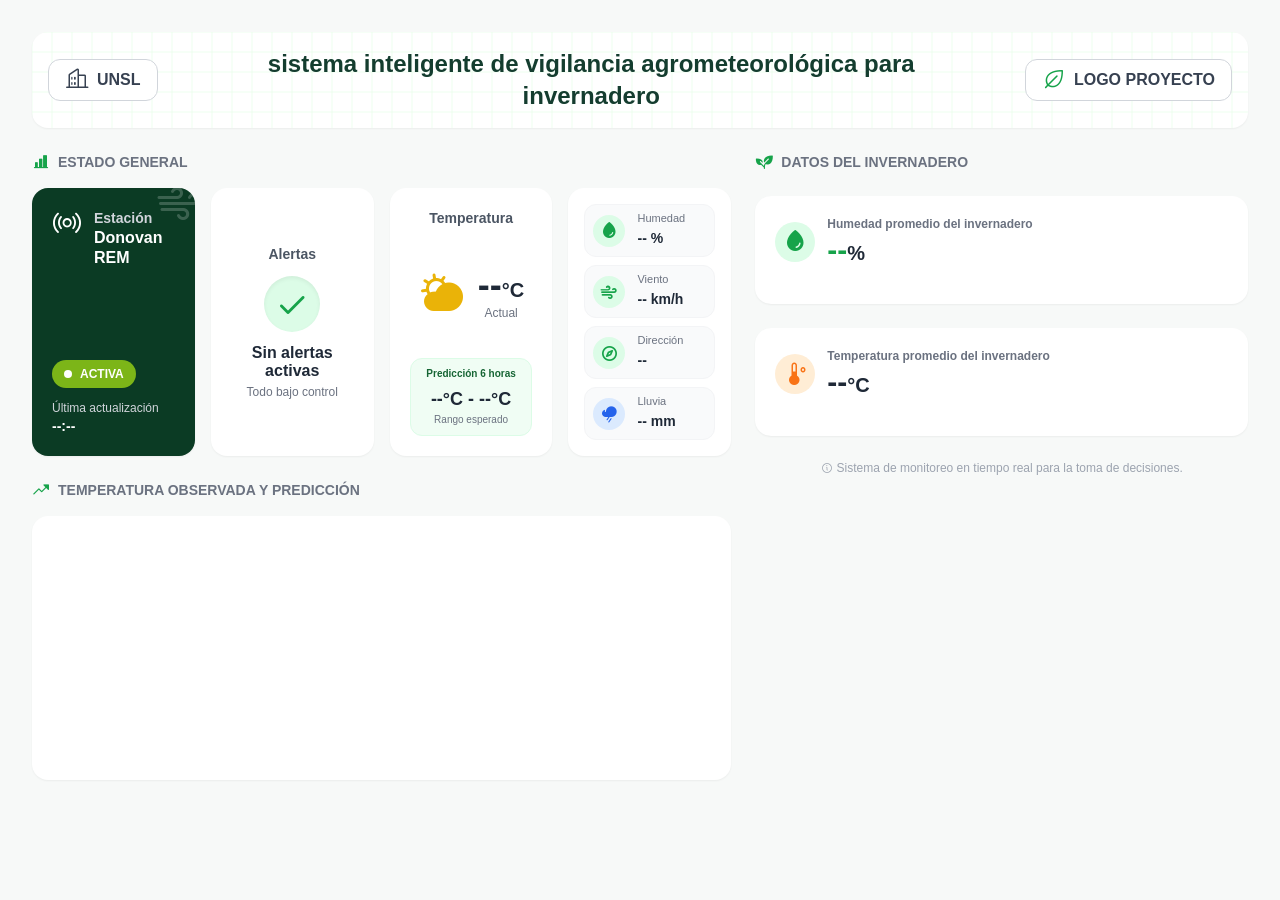
==== static/index.html @ 27fd69a1 "Ordedamiento del proyecto + PWA" ====
<!DOCTYPE html>
<html lang="es">
<head>
    <meta charset="UTF-8">
    <meta name="viewport" content="width=device-width, initial-scale=1.0">
    <title>Sistema Inteligente de Vigilancia Agrometeorológica</title>
    
    <!-- PWA Manifest y configuraciones -->
    <link rel="manifest" href="manifest.json">
    <meta name="theme-color" content="#143d2f">
    <link rel="apple-touch-icon" href="logo.svg">
    
    <link rel="stylesheet" href="estilos.css">
    
    <link rel="stylesheet" type="text/css" href="phosphor/phosphor.css" />
    
    <link rel="stylesheet" href="phosphor/regular/style.css">
    <link rel="stylesheet" href="phosphor/fill/style.css">
    <link rel="stylesheet" href="phosphor/bold/style.css">
    
    <script src="chart.min.js"></script>


</head>
<body class="p-4 md:p-8 max-w-7xl mx-auto">

    <!-- HEADER -->
    <header class="flex flex-col md:flex-row justify-between items-center bg-white p-4 rounded-2xl shadow-sm mb-6 relative overflow-hidden">
        <div class="absolute inset-0 opacity-10 bg-[url('[data-uri]')] mix-blend-multiply"></div>
        
        <div class="flex justify-between w-full md:w-auto items-center mb-4 md:mb-0 z-10">
            <div class="border border-gray-300 rounded-xl px-4 py-2 font-bold text-gray-700 flex items-center gap-2 bg-white">
                <i class="ph ph-buildings text-2xl"></i> UNSL
            </div>
            <div class="border border-gray-300 rounded-xl px-4 py-2 font-bold text-gray-700 flex items-center gap-2 bg-white md:hidden">
                <i class="ph ph-leaf text-2xl text-green-600"></i> LOGO
            </div>
        </div>

        <h1 class="text-xl md:text-2xl font-bold text-[#143d2f] text-center max-w-2xl z-10">
            sistema inteligente de vigilancia agrometeorológica para invernadero
        </h1>

        <div class="hidden md:flex border border-gray-300 rounded-xl px-4 py-2 font-bold text-gray-700 items-center gap-2 bg-white z-10">
            <i class="ph ph-leaf text-2xl text-green-600"></i> LOGO PROYECTO
        </div>
    </header>

    <main class="grid grid-cols-1 lg:grid-cols-12 gap-6">
        
        <!-- COLUMNA IZQUIERDA (Estado y Gráficos) -->
        <div class="lg:col-span-7 space-y-6">
            
            <!-- SECCIÓN ESTADO GENERAL -->
            <div>
                <h2 class="text-sm font-bold text-gray-500 uppercase flex items-center gap-2 mb-4">
                    <i class="ph-fill ph-chart-bar text-green-600 text-lg"></i> ESTADO GENERAL
                </h2>
                
                <div class="grid grid-cols-1 md:grid-cols-2 lg:grid-cols-4 gap-4">
                    <!-- 1. Tarjeta Estación -->
                    <div class="bg-[#0b3b24] text-white rounded-2xl p-5 relative overflow-hidden shadow-sm flex flex-col justify-between">
                        <i class="ph ph-wind text-5xl absolute -top-2 -right-2 opacity-20"></i>
                        <div class="flex items-start gap-3 mb-4">
                            <i class="ph ph-broadcast text-3xl"></i>
                            <div>
                                <h3 class="text-sm text-gray-300">Estación</h3>
                                <p class="font-bold text-base leading-tight">Donovan REM</p>
                            </div>
                        </div>
                        <div>
                            <div class="inline-flex items-center gap-2 bg-[#7cb518] text-white text-xs font-bold px-3 py-1.5 rounded-full mb-3 shadow-sm w-max" id="badge-estado">
                                <div class="w-2 h-2 bg-white rounded-full animate-pulse"></div> ACTIVA
                            </div>
                            <p class="text-xs text-gray-300">Última actualización</p>
                            <p class="text-sm font-semibold" id="txt-actualizacion">--:--</p>
                        </div>
                    </div>

                    <!-- 2. Tarjeta Alertas -->
                    <div class="bg-white rounded-2xl p-5 flex flex-col justify-center items-center text-center shadow-sm">
                        <h3 class="text-sm font-bold text-gray-600 mb-3">Alertas</h3>
                        <div id="alerta-icono" class="w-14 h-14 bg-green-100 rounded-full flex items-center justify-center mb-3 text-green-600 shadow-inner">
                            <i class="ph-bold ph-check text-3xl"></i>
                        </div>
                        <p id="alerta-titulo" class="font-bold text-gray-800">Sin alertas activas</p>
                        <p id="alerta-desc" class="text-xs text-gray-500 mt-1">Todo bajo control</p>
                    </div>

                    <!-- 3. Tarjeta Temperatura actual y predicción -->
                    <div class="bg-white rounded-2xl p-5 shadow-sm flex flex-col justify-between text-center items-center">
                        <h3 class="text-sm font-bold text-gray-600 mb-1">Temperatura</h3>
                        
                        <div class="flex items-center justify-center gap-3 my-2">
                            <i class="ph-fill ph-cloud-sun text-5xl text-yellow-500"></i>
                            <div class="text-left">
                                <p class="text-4xl font-bold text-gray-800" id="temp-actual">--<span class="text-xl">°C</span></p>
                                <p class="text-xs text-gray-500 text-center">Actual</p>
                            </div>
                        </div>

                        <div class="bg-green-50 rounded-xl p-2 w-full border border-green-100 mt-1">
                            <p class="text-[10px] font-semibold text-green-800 mb-1">Predicción 6 horas</p>
                            <p class="text-lg font-bold text-gray-800" id="temp-rango">--°C - --°C</p>
                            <p class="text-[10px] text-gray-500">Rango esperado</p>
                        </div>
                    </div>

                    <!-- 4. Tarjeta Condiciones Actuales -->
                    <div class="bg-white rounded-2xl p-4 shadow-sm flex flex-col justify-between">
                        
                        
                        <div class="flex flex-col gap-2">
                            <div class="flex items-center gap-3 bg-gray-50 rounded-xl p-2 border border-gray-100">
                                <div class="w-8 h-8 bg-green-100 rounded-full flex items-center justify-center text-green-600 shrink-0">
                                    <i class="ph-fill ph-drop text-lg"></i>
                                </div>
                                <div>
                                    <p class="text-[11px] text-gray-500 leading-none mb-1">Humedad</p>
                                    <p class="font-bold text-sm text-gray-800" id="cond-humedad">-- %</p>
                                </div>
                            </div>
                            
                            <div class="flex items-center gap-3 bg-gray-50 rounded-xl p-2 border border-gray-100">
                                <div class="w-8 h-8 bg-green-100 rounded-full flex items-center justify-center text-green-600 shrink-0">
                                    <i class="ph-bold ph-wind text-lg"></i>
                                </div>
                                <div>
                                    <p class="text-[11px] text-gray-500 leading-none mb-1">Viento</p>
                                    <p class="font-bold text-sm text-gray-800" id="cond-viento">-- km/h</p>
                                </div>
                            </div>

                            <div class="flex items-center gap-3 bg-gray-50 rounded-xl p-2 border border-gray-100">
                                <div class="w-8 h-8 bg-green-100 rounded-full flex items-center justify-center text-green-600 shrink-0">
                                    <i class="ph-bold ph-compass text-lg"></i>
                                </div>
                                <div>
                                    <p class="text-[11px] text-gray-500 leading-none mb-1">Dirección</p>
                                    <p class="font-bold text-sm text-gray-800" id="cond-dir">--</p>
                                </div>
                            </div>

                            <div class="flex items-center gap-3 bg-gray-50 rounded-xl p-2 border border-gray-100">
                                <div class="w-8 h-8 bg-blue-100 rounded-full flex items-center justify-center text-blue-600 shrink-0">
                                    <i class="ph-fill ph-cloud-rain text-lg"></i>
                                </div>
                                <div>
                                    <p class="text-[11px] text-gray-500 leading-none mb-1">Lluvia</p>
                                    <p class="font-bold text-sm text-gray-800" id="cond-precip">-- mm</p>
                                </div>
                            </div>
                        </div>
                    </div>
                </div>
            </div>

            <!-- SECCIÓN GRÁFICA Y PREDICCIÓN -->
            <div>
                <h2 class="text-sm font-bold text-gray-500 uppercase flex items-center gap-2 mb-4">
                    <i class="ph-fill ph-trend-up text-green-600 text-lg"></i> TEMPERATURA OBSERVADA Y PREDICCIÓN
                </h2>
                
                <div class="bg-white rounded-2xl p-5 shadow-sm">
                    <div class="w-full h-48 mb-6">
                        <canvas id="tempChart"></canvas>
                    </div>
                    <div class="flex overflow-x-auto hide-scroll gap-3 pb-2" id="forecast-cards">
                        <!-- Generado por JS -->
                    </div>
                </div>
            </div>

        </div>

        <!-- COLUMNA DERECHA (Invernadero) -->
        <div class="lg:col-span-5 space-y-6">
            <h2 class="text-sm font-bold text-gray-500 uppercase flex items-center gap-2 mb-4">
                <i class="ph-fill ph-plant text-green-600 text-lg"></i> DATOS DEL INVERNADERO
            </h2>

            <!-- Bloque Humedad -->
            <div class="bg-white rounded-2xl p-5 shadow-sm">
                <div class="flex items-center gap-3 mb-4">
                    <div class="w-10 h-10 bg-green-100 rounded-full flex items-center justify-center text-green-600">
                        <i class="ph-fill ph-drop text-2xl"></i>
                    </div>
                    <div>
                        <p class="text-xs text-gray-500 font-semibold">Humedad promedio del invernadero</p>
                        <p class="text-3xl font-bold text-green-600" id="inv-hum-prom">--<span class="text-xl text-gray-800">%</span></p>
                    </div>
                </div>
                
                <div class="grid grid-cols-2 md:grid-cols-3 lg:grid-cols-6 gap-2" id="grid-humedad">
                    <!-- Generado por JS -->
                </div>
            </div>

            <!-- Bloque Temperatura -->
            <div class="bg-white rounded-2xl p-5 shadow-sm">
                <div class="flex items-center gap-3 mb-4">
                    <div class="w-10 h-10 bg-orange-100 rounded-full flex items-center justify-center text-orange-500">
                        <i class="ph-fill ph-thermometer text-2xl"></i>
                    </div>
                    <div>
                        <p class="text-xs text-gray-500 font-semibold">Temperatura promedio del invernadero</p>
                        <p class="text-3xl font-bold text-gray-800" id="inv-temp-prom">--<span class="text-xl">°C</span></p>
                    </div>
                </div>
                
                <div class="grid grid-cols-2 md:grid-cols-3 lg:grid-cols-6 gap-2" id="grid-temperatura">
                    <!-- Generado por JS -->
                </div>
            </div>

            <p class="text-xs text-gray-400 mt-4 text-center flex items-center justify-center gap-1">
                <i class="ph ph-info"></i> Sistema de monitoreo en tiempo real para la toma de decisiones.
            </p>
        </div>

    </main>

    <!-- ARCHIVO JAVASCRIPT LOCAL -->
    <script src="app.js"></script>

</body>
</html>
---- static/estilos.css ----
/* FUENTES LOCALES */
@font-face {
  font-family: 'Inter';
  font-style: normal;
  font-weight: 400;
  src: url('fonts/inter-v13-latin-regular.woff2') format('woff2');
}
@font-face {
  font-family: 'Inter';
  font-style: normal;
  font-weight: 500;
  src: url('fonts/inter-v13-latin-500.woff2') format('woff2');
}
@font-face {
  font-family: 'Inter';
  font-style: normal;
  font-weight: 600;
  src: url('fonts/inter-v13-latin-600.woff2') format('woff2');
}
@font-face {
  font-family: 'Inter';
  font-style: normal;
  font-weight: 700;
  src: url('fonts/inter-v13-latin-700.woff2') format('woff2');
}

/* RESET BÁSICO Y PREFLIGHT (Basado en Tailwind) */
*, ::before, ::after {
    box-sizing: border-box;
    border-width: 0;
    border-style: solid;
    border-color: currentColor;
}
body {
    margin: 0;
    font-family: 'Inter', sans-serif;
    background-color: #f7f9f8;
    color: #333;
    line-height: inherit;
}
p, h1, h2, h3 { margin: 0; }

/* ANIMACIONES */
@keyframes pulse {
    0%, 100% { opacity: 1; }
    50% { opacity: .5; }
}
.animate-pulse { animation: pulse 2s cubic-bezier(0.4, 0, 0.6, 1) infinite; }

/* MISCELÁNEAS Y OCULTAR SCROLLBAR */
.hide-scroll::-webkit-scrollbar { display: none; }
.hide-scroll { -ms-overflow-style: none; scrollbar-width: none; }

/* POSICIONAMIENTO Y OPACIDAD */
.relative { position: relative; }
.absolute { position: absolute; }
.inset-0 { top: 0; right: 0; bottom: 0; left: 0; }
.-top-2 { top: -0.5rem; }
.-right-2 { right: -0.5rem; }
.z-10 { z-index: 10; }
.opacity-10 { opacity: 0.1; }
.opacity-20 { opacity: 0.2; }
.opacity-60 { opacity: 0.6; }
.overflow-hidden { overflow: hidden; }
.overflow-x-auto { overflow-x: auto; }
.mix-blend-multiply { mix-blend-mode: multiply; }

/* MÁRGENES (Margins) */
.mx-auto { margin-left: auto; margin-right: auto; }
.my-2 { margin-top: 0.5rem; margin-bottom: 0.5rem; }
.mt-1 { margin-top: 0.25rem; }
.mt-2 { margin-top: 0.5rem; }
.mt-4 { margin-top: 1rem; }
.mb-1 { margin-bottom: 0.25rem; }
.mb-2 { margin-bottom: 0.5rem; }
.mb-3 { margin-bottom: 0.75rem; }
.mb-4 { margin-bottom: 1rem; }
.mb-6 { margin-bottom: 1.5rem; }

/* ESPACIADOS INTERNOS (Paddings) */
.p-2 { padding: 0.5rem; }
.p-3 { padding: 0.75rem; }
.p-4 { padding: 1rem; }
.p-5 { padding: 1.25rem; }
.px-2 { padding-left: 0.5rem; padding-right: 0.5rem; }
.px-3 { padding-left: 0.75rem; padding-right: 0.75rem; }
.px-4 { padding-left: 1rem; padding-right: 1rem; }
.py-1 { padding-top: 0.25rem; padding-bottom: 0.25rem; }
.py-1\.5 { padding-top: 0.375rem; padding-bottom: 0.375rem; }
.py-2 { padding-top: 0.5rem; padding-bottom: 0.5rem; }
.pb-2 { padding-bottom: 0.5rem; }

/* TAMAÑOS (Width & Height) */
.w-2 { width: 0.5rem; }
.w-6 { width: 1.5rem; }
.w-8 { width: 2rem; }
.w-10 { width: 2.5rem; }
.w-14 { width: 3.5rem; }
.w-full { width: 100%; }
.w-max { width: max-content; }
.max-w-2xl { max-width: 42rem; }
.max-w-7xl { max-width: 80rem; }
.min-w-\[80px\] { min-width: 80px; }
.h-2 { height: 0.5rem; }
.h-6 { height: 1.5rem; }
.h-8 { height: 2rem; }
.h-10 { height: 2.5rem; }
.h-14 { height: 3.5rem; }
.h-48 { height: 12rem; }

/* DISEÑO FLEXBOX Y GRID */
.flex { display: flex; }
.inline-flex { display: inline-flex; }
.grid { display: grid; }
.hidden { display: none; }
.flex-col { flex-direction: column; }
.items-start { align-items: flex-start; }
.items-center { align-items: center; }
.justify-center { justify-content: center; }
.justify-between { justify-content: space-between; }
.flex-1 { flex: 1 1 0%; }
.shrink-0 { flex-shrink: 0; }
.grid-cols-1 { grid-template-columns: repeat(1, minmax(0, 1fr)); }
.grid-cols-2 { grid-template-columns: repeat(2, minmax(0, 1fr)); }
.gap-1 { gap: 0.25rem; }
.gap-2 { gap: 0.5rem; }
.gap-3 { gap: 0.75rem; }
.gap-4 { gap: 1rem; }
.gap-6 { gap: 1.5rem; }
.space-y-6 > :not([hidden]) ~ :not([hidden]) { margin-top: 1.5rem; }

/* TIPOGRAFÍA */
.text-\[10px\] { font-size: 10px; line-height: 14px; }
.text-\[11px\] { font-size: 11px; line-height: 16px; }
.text-xs { font-size: 0.75rem; line-height: 1rem; }
.text-sm { font-size: 0.875rem; line-height: 1.25rem; }
.text-base { font-size: 1rem; line-height: 1.5rem; }
.text-lg { font-size: 1.125rem; line-height: 1.75rem; }
.text-xl { font-size: 1.25rem; line-height: 1.75rem; }
.text-2xl { font-size: 1.5rem; line-height: 2rem; }
.text-3xl { font-size: 1.875rem; line-height: 2.25rem; }
.text-4xl { font-size: 2.25rem; line-height: 2.5rem; }
.text-5xl { font-size: 3rem; line-height: 1; }
.font-semibold { font-weight: 600; }
.font-bold { font-weight: 700; }
.uppercase { text-transform: uppercase; }
.leading-none { line-height: 1; }
.leading-tight { line-height: 1.25; }
.text-center { text-align: center; }
.text-left { text-align: left; }

/* COLORES DE TEXTO */
.text-white { color: #fff; }
.text-\[\#143d2f\] { color: #143d2f; }
.text-gray-300 { color: #d1d5db; }
.text-gray-400 { color: #9ca3af; }
.text-gray-500 { color: #6b7280; }
.text-gray-600 { color: #4b5563; }
.text-gray-700 { color: #374151; }
.text-gray-800 { color: #1f2937; }
.text-green-600 { color: #16a34a; }
.text-green-700 { color: #15803d; }
.text-green-800 { color: #166534; }
.text-red-500 { color: #ef4444; }
.text-red-600 { color: #dc2626; }
.text-red-700 { color: #b91c1c; }
.text-yellow-500 { color: #eab308; }
.text-yellow-700 { color: #a16207; }
.text-blue-600 { color: #2563eb; }
.text-orange-500 { color: #f97316; }

/* COLORES DE FONDO */
.bg-white { background-color: #fff; }
.bg-\[\#0b3b24\] { background-color: #0b3b24; }
.bg-\[\#7cb518\] { background-color: #7cb518; }
.bg-gray-50 { background-color: #f9fafb; }
.bg-gray-100 { background-color: #f3f4f6; }
.bg-gray-200 { background-color: #e5e7eb; }
.bg-green-50 { background-color: #f0fdf4; }
.bg-green-100 { background-color: #dcfce7; }
.bg-red-100 { background-color: #fee2e2; }
.bg-red-500 { background-color: #ef4444; }
.bg-yellow-100 { background-color: #fef9c3; }
.bg-blue-100 { background-color: #dbeafe; }
.bg-orange-100 { background-color: #ffedd5; }

/* BORDES Y SOMBRAS */
.border { border-width: 1px; }
.border-gray-100 { border-color: #f3f4f6; }
.border-gray-200 { border-color: #e5e7eb; }
.border-gray-300 { border-color: #d1d5db; }
.border-green-100 { border-color: #dcfce7; }
.rounded { border-radius: 0.25rem; }
.rounded-xl { border-radius: 0.75rem; }
.rounded-2xl { border-radius: 1rem; }
.rounded-full { border-radius: 9999px; }
.shadow-sm { box-shadow: 0 1px 2px 0 rgba(0, 0, 0, 0.05); }
.shadow-inner { box-shadow: inset 0 2px 4px 0 rgba(0, 0, 0, 0.06); }

/* IMAGEN DE PATRÓN (Cabecera) */
[class*="bg-[url('data:image"] { 
    background-image: url("[data-uri]"); 
}

/* MEDIAS QUERIES (Responsive - Tablet y Desktop) */
@media (min-width: 768px) {
    .md\:flex-row { flex-direction: row; }
    .md\:hidden { display: none; }
    .md\:flex { display: flex; }
    .md\:grid-cols-2 { grid-template-columns: repeat(2, minmax(0, 1fr)); }
    .md\:grid-cols-3 { grid-template-columns: repeat(3, minmax(0, 1fr)); }
    .md\:w-auto { width: auto; }
    .md\:mb-0 { margin-bottom: 0; }
    .md\:p-8 { padding: 2rem; }
    .md\:text-left { text-align: left; }
    .md\:text-2xl { font-size: 1.5rem; line-height: 2rem; }
}

@media (min-width: 1024px) {
    .lg\:grid-cols-4 { grid-template-columns: repeat(4, minmax(0, 1fr)); }
    .lg\:grid-cols-6 { grid-template-columns: repeat(6, minmax(0, 1fr)); }
    .lg\:grid-cols-12 { grid-template-columns: repeat(12, minmax(0, 1fr)); }
    .lg\:col-span-5 { grid-column: span 5 / span 5; }
    .lg\:col-span-7 { grid-column: span 7 / span 7; }
}
---- static/phosphor/regular/style.css ----
@font-face {
  font-family: "Phosphor";
  src:
    url("./Phosphor.woff2") format("woff2"),
    url("./Phosphor.woff") format("woff"),
    url("./Phosphor.ttf") format("truetype"),
    url("./Phosphor.svg#Phosphor") format("svg");
  font-weight: normal;
  font-style: normal;
  font-display: block;
}

.ph {
  /* use !important to prevent issues with browser extensions that change fonts */
  font-family: "Phosphor" !important;
  speak: never;
  font-style: normal;
  font-weight: normal;
  font-variant: normal;
  text-transform: none;
  line-height: 1;

  /* Enable Ligatures ================ */
  letter-spacing: 0;
  -webkit-font-feature-settings: "liga";
  -moz-font-feature-settings: "liga=1";
  -moz-font-feature-settings: "liga";
  -ms-font-feature-settings: "liga" 1;
  font-feature-settings: "liga";
  -webkit-font-variant-ligatures: discretionary-ligatures;
  font-variant-ligatures: discretionary-ligatures;

  /* Better Font Rendering =========== */
  -webkit-font-smoothing: antialiased;
  -moz-osx-font-smoothing: grayscale;
}

.ph.ph-acorn:before {
  content: "\eb9a";
}
.ph.ph-address-book:before {
  content: "\e6f8";
}
.ph.ph-address-book-tabs:before {
  content: "\ee4e";
}
.ph.ph-air-traffic-control:before {
  content: "\ecd8";
}
.ph.ph-airplane:before {
  content: "\e002";
}
.ph.ph-airplane-in-flight:before {
  content: "\e4fe";
}
.ph.ph-airplane-landing:before {
  content: "\e502";
}
.ph.ph-airplane-takeoff:before {
  content: "\e504";
}
.ph.ph-airplane-taxiing:before {
  content: "\e500";
}
.ph.ph-airplane-tilt:before {
  content: "\e5d6";
}
.ph.ph-airplay:before {
  content: "\e004";
}
.ph.ph-alarm:before {
  content: "\e006";
}
.ph.ph-alien:before {
  content: "\e8a6";
}
.ph.ph-align-bottom:before {
  content: "\e506";
}
.ph.ph-align-bottom-simple:before {
  content: "\eb0c";
}
.ph.ph-align-center-horizontal:before {
  content: "\e50a";
}
.ph.ph-align-center-horizontal-simple:before {
  content: "\eb0e";
}
.ph.ph-align-center-vertical:before {
  content: "\e50c";
}
.ph.ph-align-center-vertical-simple:before {
  content: "\eb10";
}
.ph.ph-align-left:before {
  content: "\e50e";
}
.ph.ph-align-left-simple:before {
  content: "\eaee";
}
.ph.ph-align-right:before {
  content: "\e510";
}
.ph.ph-align-right-simple:before {
  content: "\eb12";
}
.ph.ph-align-top:before {
  content: "\e512";
}
.ph.ph-align-top-simple:before {
  content: "\eb14";
}
.ph.ph-amazon-logo:before {
  content: "\e96c";
}
.ph.ph-ambulance:before {
  content: "\e572";
}
.ph.ph-anchor:before {
  content: "\e514";
}
.ph.ph-anchor-simple:before {
  content: "\e5d8";
}
.ph.ph-android-logo:before {
  content: "\e008";
}
.ph.ph-angle:before {
  content: "\e7bc";
}
.ph.ph-angular-logo:before {
  content: "\eb80";
}
.ph.ph-aperture:before {
  content: "\e00a";
}
.ph.ph-app-store-logo:before {
  content: "\e974";
}
.ph.ph-app-window:before {
  content: "\e5da";
}
.ph.ph-apple-logo:before {
  content: "\e516";
}
.ph.ph-apple-podcasts-logo:before {
  content: "\eb96";
}
.ph.ph-approximate-equals:before {
  content: "\edaa";
}
.ph.ph-archive:before {
  content: "\e00c";
}
.ph.ph-armchair:before {
  content: "\e012";
}
.ph.ph-arrow-arc-left:before {
  content: "\e014";
}
.ph.ph-arrow-arc-right:before {
  content: "\e016";
}
.ph.ph-arrow-bend-double-up-left:before {
  content: "\e03a";
}
.ph.ph-arrow-bend-double-up-right:before {
  content: "\e03c";
}
.ph.ph-arrow-bend-down-left:before {
  content: "\e018";
}
.ph.ph-arrow-bend-down-right:before {
  content: "\e01a";
}
.ph.ph-arrow-bend-left-down:before {
  content: "\e01c";
}
.ph.ph-arrow-bend-left-up:before {
  content: "\e01e";
}
.ph.ph-arrow-bend-right-down:before {
  content: "\e020";
}
.ph.ph-arrow-bend-right-up:before {
  content: "\e022";
}
.ph.ph-arrow-bend-up-left:before {
  content: "\e024";
}
.ph.ph-arrow-bend-up-right:before {
  content: "\e026";
}
.ph.ph-arrow-circle-down:before {
  content: "\e028";
}
.ph.ph-arrow-circle-down-left:before {
  content: "\e02a";
}
.ph.ph-arrow-circle-down-right:before {
  content: "\e02c";
}
.ph.ph-arrow-circle-left:before {
  content: "\e05a";
}
.ph.ph-arrow-circle-right:before {
  content: "\e02e";
}
.ph.ph-arrow-circle-up:before {
  content: "\e030";
}
.ph.ph-arrow-circle-up-left:before {
  content: "\e032";
}
.ph.ph-arrow-circle-up-right:before {
  content: "\e034";
}
.ph.ph-arrow-clockwise:before {
  content: "\e036";
}
.ph.ph-arrow-counter-clockwise:before {
  content: "\e038";
}
.ph.ph-arrow-down:before {
  content: "\e03e";
}
.ph.ph-arrow-down-left:before {
  content: "\e040";
}
.ph.ph-arrow-down-right:before {
  content: "\e042";
}
.ph.ph-arrow-elbow-down-left:before {
  content: "\e044";
}
.ph.ph-arrow-elbow-down-right:before {
  content: "\e046";
}
.ph.ph-arrow-elbow-left:before {
  content: "\e048";
}
.ph.ph-arrow-elbow-left-down:before {
  content: "\e04a";
}
.ph.ph-arrow-elbow-left-up:before {
  content: "\e04c";
}
.ph.ph-arrow-elbow-right:before {
  content: "\e04e";
}
.ph.ph-arrow-elbow-right-down:before {
  content: "\e050";
}
.ph.ph-arrow-elbow-right-up:before {
  content: "\e052";
}
.ph.ph-arrow-elbow-up-left:before {
  content: "\e054";
}
.ph.ph-arrow-elbow-up-right:before {
  content: "\e056";
}
.ph.ph-arrow-fat-down:before {
  content: "\e518";
}
.ph.ph-arrow-fat-left:before {
  content: "\e51a";
}
.ph.ph-arrow-fat-line-down:before {
  content: "\e51c";
}
.ph.ph-arrow-fat-line-left:before {
  content: "\e51e";
}
.ph.ph-arrow-fat-line-right:before {
  content: "\e520";
}
.ph.ph-arrow-fat-line-up:before {
  content: "\e522";
}
.ph.ph-arrow-fat-lines-down:before {
  content: "\e524";
}
.ph.ph-arrow-fat-lines-left:before {
  content: "\e526";
}
.ph.ph-arrow-fat-lines-right:before {
  content: "\e528";
}
.ph.ph-arrow-fat-lines-up:before {
  content: "\e52a";
}
.ph.ph-arrow-fat-right:before {
  content: "\e52c";
}
.ph.ph-arrow-fat-up:before {
  content: "\e52e";
}
.ph.ph-arrow-left:before {
  content: "\e058";
}
.ph.ph-arrow-line-down:before {
  content: "\e05c";
}
.ph.ph-arrow-line-down-left:before {
  content: "\e05e";
}
.ph.ph-arrow-line-down-right:before {
  content: "\e060";
}
.ph.ph-arrow-line-left:before {
  content: "\e062";
}
.ph.ph-arrow-line-right:before {
  content: "\e064";
}
.ph.ph-arrow-line-up:before {
  content: "\e066";
}
.ph.ph-arrow-line-up-left:before {
  content: "\e068";
}
.ph.ph-arrow-line-up-right:before {
  content: "\e06a";
}
.ph.ph-arrow-right:before {
  content: "\e06c";
}
.ph.ph-arrow-square-down:before {
  content: "\e06e";
}
.ph.ph-arrow-square-down-left:before {
  content: "\e070";
}
.ph.ph-arrow-square-down-right:before {
  content: "\e072";
}
.ph.ph-arrow-square-in:before {
  content: "\e5dc";
}
.ph.ph-arrow-square-left:before {
  content: "\e074";
}
.ph.ph-arrow-square-out:before {
  content: "\e5de";
}
.ph.ph-arrow-square-right:before {
  content: "\e076";
}
.ph.ph-arrow-square-up:before {
  content: "\e078";
}
.ph.ph-arrow-square-up-left:before {
  content: "\e07a";
}
.ph.ph-arrow-square-up-right:before {
  content: "\e07c";
}
.ph.ph-arrow-u-down-left:before {
  content: "\e07e";
}
.ph.ph-arrow-u-down-right:before {
  content: "\e080";
}
.ph.ph-arrow-u-left-down:before {
  content: "\e082";
}
.ph.ph-arrow-u-left-up:before {
  content: "\e084";
}
.ph.ph-arrow-u-right-down:before {
  content: "\e086";
}
.ph.ph-arrow-u-right-up:before {
  content: "\e088";
}
.ph.ph-arrow-u-up-left:before {
  content: "\e08a";
}
.ph.ph-arrow-u-up-right:before {
  content: "\e08c";
}
.ph.ph-arrow-up:before {
  content: "\e08e";
}
.ph.ph-arrow-up-left:before {
  content: "\e090";
}
.ph.ph-arrow-up-right:before {
  content: "\e092";
}
.ph.ph-arrows-clockwise:before {
  content: "\e094";
}
.ph.ph-arrows-counter-clockwise:before {
  content: "\e096";
}
.ph.ph-arrows-down-up:before {
  content: "\e098";
}
.ph.ph-arrows-horizontal:before {
  content: "\eb06";
}
.ph.ph-arrows-in:before {
  content: "\e09a";
}
.ph.ph-arrows-in-cardinal:before {
  content: "\e09c";
}
.ph.ph-arrows-in-line-horizontal:before {
  content: "\e530";
}
.ph.ph-arrows-in-line-vertical:before {
  content: "\e532";
}
.ph.ph-arrows-in-simple:before {
  content: "\e09e";
}
.ph.ph-arrows-left-right:before {
  content: "\e0a0";
}
.ph.ph-arrows-merge:before {
  content: "\ed3e";
}
.ph.ph-arrows-out:before {
  content: "\e0a2";
}
.ph.ph-arrows-out-cardinal:before {
  content: "\e0a4";
}
.ph.ph-arrows-out-line-horizontal:before {
  content: "\e534";
}
.ph.ph-arrows-out-line-vertical:before {
  content: "\e536";
}
.ph.ph-arrows-out-simple:before {
  content: "\e0a6";
}
.ph.ph-arrows-split:before {
  content: "\ed3c";
}
.ph.ph-arrows-vertical:before {
  content: "\eb04";
}
.ph.ph-article:before {
  content: "\e0a8";
}
.ph.ph-article-medium:before {
  content: "\e5e0";
}
.ph.ph-article-ny-times:before {
  content: "\e5e2";
}
.ph.ph-asclepius:before {
  content: "\ee34";
}
.ph.ph-caduceus:before {
  content: "\ee34";
}
.ph.ph-asterisk:before {
  content: "\e0aa";
}
.ph.ph-asterisk-simple:before {
  content: "\e832";
}
.ph.ph-at:before {
  content: "\e0ac";
}
.ph.ph-atom:before {
  content: "\e5e4";
}
.ph.ph-avocado:before {
  content: "\ee04";
}
.ph.ph-axe:before {
  content: "\e9fc";
}
.ph.ph-baby:before {
  content: "\e774";
}
.ph.ph-baby-carriage:before {
  content: "\e818";
}
.ph.ph-backpack:before {
  content: "\e922";
}
.ph.ph-backspace:before {
  content: "\e0ae";
}
.ph.ph-bag:before {
  content: "\e0b0";
}
.ph.ph-bag-simple:before {
  content: "\e5e6";
}
.ph.ph-balloon:before {
  content: "\e76c";
}
.ph.ph-bandaids:before {
  content: "\e0b2";
}
.ph.ph-bank:before {
  content: "\e0b4";
}
.ph.ph-barbell:before {
  content: "\e0b6";
}
.ph.ph-barcode:before {
  content: "\e0b8";
}
.ph.ph-barn:before {
  content: "\ec72";
}
.ph.ph-barricade:before {
  content: "\e948";
}
.ph.ph-baseball:before {
  content: "\e71a";
}
.ph.ph-baseball-cap:before {
  content: "\ea28";
}
.ph.ph-baseball-helmet:before {
  content: "\ee4a";
}
.ph.ph-basket:before {
  content: "\e964";
}
.ph.ph-basketball:before {
  content: "\e724";
}
.ph.ph-bathtub:before {
  content: "\e81e";
}
.ph.ph-battery-charging:before {
  content: "\e0ba";
}
.ph.ph-battery-charging-vertical:before {
  content: "\e0bc";
}
.ph.ph-battery-empty:before {
  content: "\e0be";
}
.ph.ph-battery-full:before {
  content: "\e0c0";
}
.ph.ph-battery-high:before {
  content: "\e0c2";
}
.ph.ph-battery-low:before {
  content: "\e0c4";
}
.ph.ph-battery-medium:before {
  content: "\e0c6";
}
.ph.ph-battery-plus:before {
  content: "\e808";
}
.ph.ph-battery-plus-vertical:before {
  content: "\ec50";
}
.ph.ph-battery-vertical-empty:before {
  content: "\e7c6";
}
.ph.ph-battery-vertical-full:before {
  content: "\e7c4";
}
.ph.ph-battery-vertical-high:before {
  content: "\e7c2";
}
.ph.ph-battery-vertical-low:before {
  content: "\e7be";
}
.ph.ph-battery-vertical-medium:before {
  content: "\e7c0";
}
.ph.ph-battery-warning:before {
  content: "\e0c8";
}
.ph.ph-battery-warning-vertical:before {
  content: "\e0ca";
}
.ph.ph-beach-ball:before {
  content: "\ed24";
}
.ph.ph-beanie:before {
  content: "\ea2a";
}
.ph.ph-bed:before {
  content: "\e0cc";
}
.ph.ph-beer-bottle:before {
  content: "\e7b0";
}
.ph.ph-beer-stein:before {
  content: "\eb62";
}
.ph.ph-behance-logo:before {
  content: "\e7f4";
}
.ph.ph-bell:before {
  content: "\e0ce";
}
.ph.ph-bell-ringing:before {
  content: "\e5e8";
}
.ph.ph-bell-simple:before {
  content: "\e0d0";
}
.ph.ph-bell-simple-ringing:before {
  content: "\e5ea";
}
.ph.ph-bell-simple-slash:before {
  content: "\e0d2";
}
.ph.ph-bell-simple-z:before {
  content: "\e5ec";
}
.ph.ph-bell-slash:before {
  content: "\e0d4";
}
.ph.ph-bell-z:before {
  content: "\e5ee";
}
.ph.ph-belt:before {
  content: "\ea2c";
}
.ph.ph-bezier-curve:before {
  content: "\eb00";
}
.ph.ph-bicycle:before {
  content: "\e0d6";
}
.ph.ph-binary:before {
  content: "\ee60";
}
.ph.ph-binoculars:before {
  content: "\ea64";
}
.ph.ph-biohazard:before {
  content: "\e9e0";
}
.ph.ph-bird:before {
  content: "\e72c";
}
.ph.ph-blueprint:before {
  content: "\eda0";
}
.ph.ph-bluetooth:before {
  content: "\e0da";
}
.ph.ph-bluetooth-connected:before {
  content: "\e0dc";
}
.ph.ph-bluetooth-slash:before {
  content: "\e0de";
}
.ph.ph-bluetooth-x:before {
  content: "\e0e0";
}
.ph.ph-boat:before {
  content: "\e786";
}
.ph.ph-bomb:before {
  content: "\ee0a";
}
.ph.ph-bone:before {
  content: "\e7f2";
}
.ph.ph-book:before {
  content: "\e0e2";
}
.ph.ph-book-bookmark:before {
  content: "\e0e4";
}
.ph.ph-book-open:before {
  content: "\e0e6";
}
.ph.ph-book-open-text:before {
  content: "\e8f2";
}
.ph.ph-book-open-user:before {
  content: "\ede0";
}
.ph.ph-bookmark:before {
  content: "\e0e8";
}
.ph.ph-bookmark-simple:before {
  content: "\e0ea";
}
.ph.ph-bookmarks:before {
  content: "\e0ec";
}
.ph.ph-bookmarks-simple:before {
  content: "\e5f0";
}
.ph.ph-books:before {
  content: "\e758";
}
.ph.ph-boot:before {
  content: "\ecca";
}
.ph.ph-boules:before {
  content: "\e722";
}
.ph.ph-bounding-box:before {
  content: "\e6ce";
}
.ph.ph-bowl-food:before {
  content: "\eaa4";
}
.ph.ph-bowl-steam:before {
  content: "\e8e4";
}
.ph.ph-bowling-ball:before {
  content: "\ea34";
}
.ph.ph-box-arrow-down:before {
  content: "\e00e";
}
.ph.ph-archive-box:before {
  content: "\e00e";
}
.ph.ph-box-arrow-up:before {
  content: "\ee54";
}
.ph.ph-boxing-glove:before {
  content: "\ea36";
}
.ph.ph-brackets-angle:before {
  content: "\e862";
}
.ph.ph-brackets-curly:before {
  content: "\e860";
}
.ph.ph-brackets-round:before {
  content: "\e864";
}
.ph.ph-brackets-square:before {
  content: "\e85e";
}
.ph.ph-brain:before {
  content: "\e74e";
}
.ph.ph-brandy:before {
  content: "\e6b4";
}
.ph.ph-bread:before {
  content: "\e81c";
}
.ph.ph-bridge:before {
  content: "\ea68";
}
.ph.ph-briefcase:before {
  content: "\e0ee";
}
.ph.ph-briefcase-metal:before {
  content: "\e5f2";
}
.ph.ph-broadcast:before {
  content: "\e0f2";
}
.ph.ph-broom:before {
  content: "\ec54";
}
.ph.ph-browser:before {
  content: "\e0f4";
}
.ph.ph-browsers:before {
  content: "\e0f6";
}
.ph.ph-bug:before {
  content: "\e5f4";
}
.ph.ph-bug-beetle:before {
  content: "\e5f6";
}
.ph.ph-bug-droid:before {
  content: "\e5f8";
}
.ph.ph-building:before {
  content: "\e100";
}
.ph.ph-building-apartment:before {
  content: "\e0fe";
}
.ph.ph-building-office:before {
  content: "\e0ff";
}
.ph.ph-buildings:before {
  content: "\e102";
}
.ph.ph-bulldozer:before {
  content: "\ec6c";
}
.ph.ph-bus:before {
  content: "\e106";
}
.ph.ph-butterfly:before {
  content: "\ea6e";
}
.ph.ph-cable-car:before {
  content: "\e49c";
}
.ph.ph-cactus:before {
  content: "\e918";
}
.ph.ph-cake:before {
  content: "\e780";
}
.ph.ph-calculator:before {
  content: "\e538";
}
.ph.ph-calendar:before {
  content: "\e108";
}
.ph.ph-calendar-blank:before {
  content: "\e10a";
}
.ph.ph-calendar-check:before {
  content: "\e712";
}
.ph.ph-calendar-dot:before {
  content: "\e7b2";
}
.ph.ph-calendar-dots:before {
  content: "\e7b4";
}
.ph.ph-calendar-heart:before {
  content: "\e8b0";
}
.ph.ph-calendar-minus:before {
  content: "\ea14";
}
.ph.ph-calendar-plus:before {
  content: "\e714";
}
.ph.ph-calendar-slash:before {
  content: "\ea12";
}
.ph.ph-calendar-star:before {
  content: "\e8b2";
}
.ph.ph-calendar-x:before {
  content: "\e10c";
}
.ph.ph-call-bell:before {
  content: "\e7de";
}
.ph.ph-camera:before {
  content: "\e10e";
}
.ph.ph-camera-plus:before {
  content: "\ec58";
}
.ph.ph-camera-rotate:before {
  content: "\e7a4";
}
.ph.ph-camera-slash:before {
  content: "\e110";
}
.ph.ph-campfire:before {
  content: "\e9d8";
}
.ph.ph-car:before {
  content: "\e112";
}
.ph.ph-car-battery:before {
  content: "\ee30";
}
.ph.ph-car-profile:before {
  content: "\e8cc";
}
.ph.ph-car-simple:before {
  content: "\e114";
}
.ph.ph-cardholder:before {
  content: "\e5fa";
}
.ph.ph-cards:before {
  content: "\e0f8";
}
.ph.ph-cards-three:before {
  content: "\ee50";
}
.ph.ph-caret-circle-double-down:before {
  content: "\e116";
}
.ph.ph-caret-circle-double-left:before {
  content: "\e118";
}
.ph.ph-caret-circle-double-right:before {
  content: "\e11a";
}
.ph.ph-caret-circle-double-up:before {
  content: "\e11c";
}
.ph.ph-caret-circle-down:before {
  content: "\e11e";
}
.ph.ph-caret-circle-left:before {
  content: "\e120";
}
.ph.ph-caret-circle-right:before {
  content: "\e122";
}
.ph.ph-caret-circle-up:before {
  content: "\e124";
}
.ph.ph-caret-circle-up-down:before {
  content: "\e13e";
}
.ph.ph-caret-double-down:before {
  content: "\e126";
}
.ph.ph-caret-double-left:before {
  content: "\e128";
}
.ph.ph-caret-double-right:before {
  content: "\e12a";
}
.ph.ph-caret-double-up:before {
  content: "\e12c";
}
.ph.ph-caret-down:before {
  content: "\e136";
}
.ph.ph-caret-left:before {
  content: "\e138";
}
.ph.ph-caret-line-down:before {
  content: "\e134";
}
.ph.ph-caret-line-left:before {
  content: "\e132";
}
.ph.ph-caret-line-right:before {
  content: "\e130";
}
.ph.ph-caret-line-up:before {
  content: "\e12e";
}
.ph.ph-caret-right:before {
  content: "\e13a";
}
.ph.ph-caret-up:before {
  content: "\e13c";
}
.ph.ph-caret-up-down:before {
  content: "\e140";
}
.ph.ph-carrot:before {
  content: "\ed38";
}
.ph.ph-cash-register:before {
  content: "\ed80";
}
.ph.ph-cassette-tape:before {
  content: "\ed2e";
}
.ph.ph-castle-turret:before {
  content: "\e9d0";
}
.ph.ph-cat:before {
  content: "\e748";
}
.ph.ph-cell-signal-full:before {
  content: "\e142";
}
.ph.ph-cell-signal-high:before {
  content: "\e144";
}
.ph.ph-cell-signal-low:before {
  content: "\e146";
}
.ph.ph-cell-signal-medium:before {
  content: "\e148";
}
.ph.ph-cell-signal-none:before {
  content: "\e14a";
}
.ph.ph-cell-signal-slash:before {
  content: "\e14c";
}
.ph.ph-cell-signal-x:before {
  content: "\e14e";
}
.ph.ph-cell-tower:before {
  content: "\ebaa";
}
.ph.ph-certificate:before {
  content: "\e766";
}
.ph.ph-chair:before {
  content: "\e950";
}
.ph.ph-chalkboard:before {
  content: "\e5fc";
}
.ph.ph-chalkboard-simple:before {
  content: "\e5fe";
}
.ph.ph-chalkboard-teacher:before {
  content: "\e600";
}
.ph.ph-champagne:before {
  content: "\eaca";
}
.ph.ph-charging-station:before {
  content: "\e8d0";
}
.ph.ph-chart-bar:before {
  content: "\e150";
}
.ph.ph-chart-bar-horizontal:before {
  content: "\e152";
}
.ph.ph-chart-donut:before {
  content: "\eaa6";
}
.ph.ph-chart-line:before {
  content: "\e154";
}
.ph.ph-chart-line-down:before {
  content: "\e8b6";
}
.ph.ph-chart-line-up:before {
  content: "\e156";
}
.ph.ph-chart-pie:before {
  content: "\e158";
}
.ph.ph-chart-pie-slice:before {
  content: "\e15a";
}
.ph.ph-chart-polar:before {
  content: "\eaa8";
}
.ph.ph-chart-scatter:before {
  content: "\eaac";
}
.ph.ph-chat:before {
  content: "\e15c";
}
.ph.ph-chat-centered:before {
  content: "\e160";
}
.ph.ph-chat-centered-dots:before {
  content: "\e164";
}
.ph.ph-chat-centered-slash:before {
  content: "\e162";
}
.ph.ph-chat-centered-text:before {
  content: "\e166";
}
.ph.ph-chat-circle:before {
  content: "\e168";
}
.ph.ph-chat-circle-dots:before {
  content: "\e16c";
}
.ph.ph-chat-circle-slash:before {
  content: "\e16a";
}
.ph.ph-chat-circle-text:before {
  content: "\e16e";
}
.ph.ph-chat-dots:before {
  content: "\e170";
}
.ph.ph-chat-slash:before {
  content: "\e15e";
}
.ph.ph-chat-teardrop:before {
  content: "\e172";
}
.ph.ph-chat-teardrop-dots:before {
  content: "\e176";
}
.ph.ph-chat-teardrop-slash:before {
  content: "\e174";
}
.ph.ph-chat-teardrop-text:before {
  content: "\e178";
}
.ph.ph-chat-text:before {
  content: "\e17a";
}
.ph.ph-chats:before {
  content: "\e17c";
}
.ph.ph-chats-circle:before {
  content: "\e17e";
}
.ph.ph-chats-teardrop:before {
  content: "\e180";
}
.ph.ph-check:before {
  content: "\e182";
}
.ph.ph-check-circle:before {
  content: "\e184";
}
.ph.ph-check-fat:before {
  content: "\eba6";
}
.ph.ph-check-square:before {
  content: "\e186";
}
.ph.ph-check-square-offset:before {
  content: "\e188";
}
.ph.ph-checkerboard:before {
  content: "\e8c4";
}
.ph.ph-checks:before {
  content: "\e53a";
}
.ph.ph-cheers:before {
  content: "\ea4a";
}
.ph.ph-cheese:before {
  content: "\e9fe";
}
.ph.ph-chef-hat:before {
  content: "\ed8e";
}
.ph.ph-cherries:before {
  content: "\e830";
}
.ph.ph-church:before {
  content: "\ecea";
}
.ph.ph-cigarette:before {
  content: "\ed90";
}
.ph.ph-cigarette-slash:before {
  content: "\ed92";
}
.ph.ph-circle:before {
  content: "\e18a";
}
.ph.ph-circle-dashed:before {
  content: "\e602";
}
.ph.ph-circle-half:before {
  content: "\e18c";
}
.ph.ph-circle-half-tilt:before {
  content: "\e18e";
}
.ph.ph-circle-notch:before {
  content: "\eb44";
}
.ph.ph-circles-four:before {
  content: "\e190";
}
.ph.ph-circles-three:before {
  content: "\e192";
}
.ph.ph-circles-three-plus:before {
  content: "\e194";
}
.ph.ph-circuitry:before {
  content: "\e9c2";
}
.ph.ph-city:before {
  content: "\ea6a";
}
.ph.ph-clipboard:before {
  content: "\e196";
}
.ph.ph-clipboard-text:before {
  content: "\e198";
}
.ph.ph-clock:before {
  content: "\e19a";
}
.ph.ph-clock-afternoon:before {
  content: "\e19c";
}
.ph.ph-clock-clockwise:before {
  content: "\e19e";
}
.ph.ph-clock-countdown:before {
  content: "\ed2c";
}
.ph.ph-clock-counter-clockwise:before {
  content: "\e1a0";
}
.ph.ph-clock-user:before {
  content: "\edec";
}
.ph.ph-closed-captioning:before {
  content: "\e1a4";
}
.ph.ph-cloud:before {
  content: "\e1aa";
}
.ph.ph-cloud-arrow-down:before {
  content: "\e1ac";
}
.ph.ph-cloud-arrow-up:before {
  content: "\e1ae";
}
.ph.ph-cloud-check:before {
  content: "\e1b0";
}
.ph.ph-cloud-fog:before {
  content: "\e53c";
}
.ph.ph-cloud-lightning:before {
  content: "\e1b2";
}
.ph.ph-cloud-moon:before {
  content: "\e53e";
}
.ph.ph-cloud-rain:before {
  content: "\e1b4";
}
.ph.ph-cloud-slash:before {
  content: "\e1b6";
}
.ph.ph-cloud-snow:before {
  content: "\e1b8";
}
.ph.ph-cloud-sun:before {
  content: "\e540";
}
.ph.ph-cloud-warning:before {
  content: "\ea98";
}
.ph.ph-cloud-x:before {
  content: "\ea96";
}
.ph.ph-clover:before {
  content: "\edc8";
}
.ph.ph-club:before {
  content: "\e1ba";
}
.ph.ph-coat-hanger:before {
  content: "\e7fe";
}
.ph.ph-coda-logo:before {
  content: "\e7ce";
}
.ph.ph-code:before {
  content: "\e1bc";
}
.ph.ph-code-block:before {
  content: "\eafe";
}
.ph.ph-code-simple:before {
  content: "\e1be";
}
.ph.ph-codepen-logo:before {
  content: "\e978";
}
.ph.ph-codesandbox-logo:before {
  content: "\ea06";
}
.ph.ph-coffee:before {
  content: "\e1c2";
}
.ph.ph-coffee-bean:before {
  content: "\e1c0";
}
.ph.ph-coin:before {
  content: "\e60e";
}
.ph.ph-coin-vertical:before {
  content: "\eb48";
}
.ph.ph-coins:before {
  content: "\e78e";
}
.ph.ph-columns:before {
  content: "\e546";
}
.ph.ph-columns-plus-left:before {
  content: "\e544";
}
.ph.ph-columns-plus-right:before {
  content: "\e542";
}
.ph.ph-command:before {
  content: "\e1c4";
}
.ph.ph-compass:before {
  content: "\e1c8";
}
.ph.ph-compass-rose:before {
  content: "\e1c6";
}
.ph.ph-compass-tool:before {
  content: "\ea0e";
}
.ph.ph-computer-tower:before {
  content: "\e548";
}
.ph.ph-confetti:before {
  content: "\e81a";
}
.ph.ph-contactless-payment:before {
  content: "\ed42";
}
.ph.ph-control:before {
  content: "\eca6";
}
.ph.ph-cookie:before {
  content: "\e6ca";
}
.ph.ph-cooking-pot:before {
  content: "\e764";
}
.ph.ph-copy:before {
  content: "\e1ca";
}
.ph.ph-copy-simple:before {
  content: "\e1cc";
}
.ph.ph-copyleft:before {
  content: "\e86a";
}
.ph.ph-copyright:before {
  content: "\e54a";
}
.ph.ph-corners-in:before {
  content: "\e1ce";
}
.ph.ph-corners-out:before {
  content: "\e1d0";
}
.ph.ph-couch:before {
  content: "\e7f6";
}
.ph.ph-court-basketball:before {
  content: "\ee36";
}
.ph.ph-cow:before {
  content: "\eabe";
}
.ph.ph-cowboy-hat:before {
  content: "\ed12";
}
.ph.ph-cpu:before {
  content: "\e610";
}
.ph.ph-crane:before {
  content: "\ed48";
}
.ph.ph-crane-tower:before {
  content: "\ed49";
}
.ph.ph-credit-card:before {
  content: "\e1d2";
}
.ph.ph-cricket:before {
  content: "\ee12";
}
.ph.ph-crop:before {
  content: "\e1d4";
}
.ph.ph-cross:before {
  content: "\e8a0";
}
.ph.ph-crosshair:before {
  content: "\e1d6";
}
.ph.ph-crosshair-simple:before {
  content: "\e1d8";
}
.ph.ph-crown:before {
  content: "\e614";
}
.ph.ph-crown-cross:before {
  content: "\ee5e";
}
.ph.ph-crown-simple:before {
  content: "\e616";
}
.ph.ph-cube:before {
  content: "\e1da";
}
.ph.ph-cube-focus:before {
  content: "\ed0a";
}
.ph.ph-cube-transparent:before {
  content: "\ec7c";
}
.ph.ph-currency-btc:before {
  content: "\e618";
}
.ph.ph-currency-circle-dollar:before {
  content: "\e54c";
}
.ph.ph-currency-cny:before {
  content: "\e54e";
}
.ph.ph-currency-dollar:before {
  content: "\e550";
}
.ph.ph-currency-dollar-simple:before {
  content: "\e552";
}
.ph.ph-currency-eth:before {
  content: "\eada";
}
.ph.ph-currency-eur:before {
  content: "\e554";
}
.ph.ph-currency-gbp:before {
  content: "\e556";
}
.ph.ph-currency-inr:before {
  content: "\e558";
}
.ph.ph-currency-jpy:before {
  content: "\e55a";
}
.ph.ph-currency-krw:before {
  content: "\e55c";
}
.ph.ph-currency-kzt:before {
  content: "\ec4c";
}
.ph.ph-currency-ngn:before {
  content: "\eb52";
}
.ph.ph-currency-rub:before {
  content: "\e55e";
}
.ph.ph-cursor:before {
  content: "\e1dc";
}
.ph.ph-cursor-click:before {
  content: "\e7c8";
}
.ph.ph-cursor-text:before {
  content: "\e7d8";
}
.ph.ph-cylinder:before {
  content: "\e8fc";
}
.ph.ph-database:before {
  content: "\e1de";
}
.ph.ph-desk:before {
  content: "\ed16";
}
.ph.ph-desktop:before {
  content: "\e560";
}
.ph.ph-desktop-tower:before {
  content: "\e562";
}
.ph.ph-detective:before {
  content: "\e83e";
}
.ph.ph-dev-to-logo:before {
  content: "\ed0e";
}
.ph.ph-device-mobile:before {
  content: "\e1e0";
}
.ph.ph-device-mobile-camera:before {
  content: "\e1e2";
}
.ph.ph-device-mobile-slash:before {
  content: "\ee46";
}
.ph.ph-device-mobile-speaker:before {
  content: "\e1e4";
}
.ph.ph-device-rotate:before {
  content: "\edf2";
}
.ph.ph-device-tablet:before {
  content: "\e1e6";
}
.ph.ph-device-tablet-camera:before {
  content: "\e1e8";
}
.ph.ph-device-tablet-speaker:before {
  content: "\e1ea";
}
.ph.ph-devices:before {
  content: "\eba4";
}
.ph.ph-diamond:before {
  content: "\e1ec";
}
.ph.ph-diamonds-four:before {
  content: "\e8f4";
}
.ph.ph-dice-five:before {
  content: "\e1ee";
}
.ph.ph-dice-four:before {
  content: "\e1f0";
}
.ph.ph-dice-one:before {
  content: "\e1f2";
}
.ph.ph-dice-six:before {
  content: "\e1f4";
}
.ph.ph-dice-three:before {
  content: "\e1f6";
}
.ph.ph-dice-two:before {
  content: "\e1f8";
}
.ph.ph-disc:before {
  content: "\e564";
}
.ph.ph-disco-ball:before {
  content: "\ed98";
}
.ph.ph-discord-logo:before {
  content: "\e61a";
}
.ph.ph-divide:before {
  content: "\e1fa";
}
.ph.ph-dna:before {
  content: "\e924";
}
.ph.ph-dog:before {
  content: "\e74a";
}
.ph.ph-door:before {
  content: "\e61c";
}
.ph.ph-door-open:before {
  content: "\e7e6";
}
.ph.ph-dot:before {
  content: "\ecde";
}
.ph.ph-dot-outline:before {
  content: "\ece0";
}
.ph.ph-dots-nine:before {
  content: "\e1fc";
}
.ph.ph-dots-six:before {
  content: "\e794";
}
.ph.ph-dots-six-vertical:before {
  content: "\eae2";
}
.ph.ph-dots-three:before {
  content: "\e1fe";
}
.ph.ph-dots-three-circle:before {
  content: "\e200";
}
.ph.ph-dots-three-circle-vertical:before {
  content: "\e202";
}
.ph.ph-dots-three-outline:before {
  content: "\e204";
}
.ph.ph-dots-three-outline-vertical:before {
  content: "\e206";
}
.ph.ph-dots-three-vertical:before {
  content: "\e208";
}
.ph.ph-download:before {
  content: "\e20a";
}
.ph.ph-download-simple:before {
  content: "\e20c";
}
.ph.ph-dress:before {
  content: "\ea7e";
}
.ph.ph-dresser:before {
  content: "\e94e";
}
.ph.ph-dribbble-logo:before {
  content: "\e20e";
}
.ph.ph-drone:before {
  content: "\ed74";
}
.ph.ph-drop:before {
  content: "\e210";
}
.ph.ph-drop-half:before {
  content: "\e566";
}
.ph.ph-drop-half-bottom:before {
  content: "\eb40";
}
.ph.ph-drop-simple:before {
  content: "\ee32";
}
.ph.ph-drop-slash:before {
  content: "\e954";
}
.ph.ph-dropbox-logo:before {
  content: "\e7d0";
}
.ph.ph-ear:before {
  content: "\e70c";
}
.ph.ph-ear-slash:before {
  content: "\e70e";
}
.ph.ph-egg:before {
  content: "\e812";
}
.ph.ph-egg-crack:before {
  content: "\eb64";
}
.ph.ph-eject:before {
  content: "\e212";
}
.ph.ph-eject-simple:before {
  content: "\e6ae";
}
.ph.ph-elevator:before {
  content: "\ecc0";
}
.ph.ph-empty:before {
  content: "\edbc";
}
.ph.ph-engine:before {
  content: "\ea80";
}
.ph.ph-envelope:before {
  content: "\e214";
}
.ph.ph-envelope-open:before {
  content: "\e216";
}
.ph.ph-envelope-simple:before {
  content: "\e218";
}
.ph.ph-envelope-simple-open:before {
  content: "\e21a";
}
.ph.ph-equalizer:before {
  content: "\ebbc";
}
.ph.ph-equals:before {
  content: "\e21c";
}
.ph.ph-eraser:before {
  content: "\e21e";
}
.ph.ph-escalator-down:before {
  content: "\ecba";
}
.ph.ph-escalator-up:before {
  content: "\ecbc";
}
.ph.ph-exam:before {
  content: "\e742";
}
.ph.ph-exclamation-mark:before {
  content: "\ee44";
}
.ph.ph-exclude:before {
  content: "\e882";
}
.ph.ph-exclude-square:before {
  content: "\e880";
}
.ph.ph-export:before {
  content: "\eaf0";
}
.ph.ph-eye:before {
  content: "\e220";
}
.ph.ph-eye-closed:before {
  content: "\e222";
}
.ph.ph-eye-slash:before {
  content: "\e224";
}
.ph.ph-eyedropper:before {
  content: "\e568";
}
.ph.ph-eyedropper-sample:before {
  content: "\eac4";
}
.ph.ph-eyeglasses:before {
  content: "\e7ba";
}
.ph.ph-eyes:before {
  content: "\ee5c";
}
.ph.ph-face-mask:before {
  content: "\e56a";
}
.ph.ph-facebook-logo:before {
  content: "\e226";
}
.ph.ph-factory:before {
  content: "\e760";
}
.ph.ph-faders:before {
  content: "\e228";
}
.ph.ph-faders-horizontal:before {
  content: "\e22a";
}
.ph.ph-fallout-shelter:before {
  content: "\e9de";
}
.ph.ph-fan:before {
  content: "\e9f2";
}
.ph.ph-farm:before {
  content: "\ec70";
}
.ph.ph-fast-forward:before {
  content: "\e6a6";
}
.ph.ph-fast-forward-circle:before {
  content: "\e22c";
}
.ph.ph-feather:before {
  content: "\e9c0";
}
.ph.ph-fediverse-logo:before {
  content: "\ed66";
}
.ph.ph-figma-logo:before {
  content: "\e22e";
}
.ph.ph-file:before {
  content: "\e230";
}
.ph.ph-file-archive:before {
  content: "\eb2a";
}
.ph.ph-file-arrow-down:before {
  content: "\e232";
}
.ph.ph-file-arrow-up:before {
  content: "\e61e";
}
.ph.ph-file-audio:before {
  content: "\ea20";
}
.ph.ph-file-c:before {
  content: "\eb32";
}
.ph.ph-file-c-sharp:before {
  content: "\eb30";
}
.ph.ph-file-cloud:before {
  content: "\e95e";
}
.ph.ph-file-code:before {
  content: "\e914";
}
.ph.ph-file-cpp:before {
  content: "\eb2e";
}
.ph.ph-file-css:before {
  content: "\eb34";
}
.ph.ph-file-csv:before {
  content: "\eb1c";
}
.ph.ph-file-dashed:before {
  content: "\e704";
}
.ph.ph-file-dotted:before {
  content: "\e704";
}
.ph.ph-file-doc:before {
  content: "\eb1e";
}
.ph.ph-file-html:before {
  content: "\eb38";
}
.ph.ph-file-image:before {
  content: "\ea24";
}
.ph.ph-file-ini:before {
  content: "\eb33";
}
.ph.ph-file-jpg:before {
  content: "\eb1a";
}
.ph.ph-file-js:before {
  content: "\eb24";
}
.ph.ph-file-jsx:before {
  content: "\eb3a";
}
.ph.ph-file-lock:before {
  content: "\e95c";
}
.ph.ph-file-magnifying-glass:before {
  content: "\e238";
}
.ph.ph-file-search:before {
  content: "\e238";
}
.ph.ph-file-md:before {
  content: "\ed50";
}
.ph.ph-file-minus:before {
  content: "\e234";
}
.ph.ph-file-pdf:before {
  content: "\e702";
}
.ph.ph-file-plus:before {
  content: "\e236";
}
.ph.ph-file-png:before {
  content: "\eb18";
}
.ph.ph-file-ppt:before {
  content: "\eb20";
}
.ph.ph-file-py:before {
  content: "\eb2c";
}
.ph.ph-file-rs:before {
  content: "\eb28";
}
.ph.ph-file-sql:before {
  content: "\ed4e";
}
.ph.ph-file-svg:before {
  content: "\ed08";
}
.ph.ph-file-text:before {
  content: "\e23a";
}
.ph.ph-file-ts:before {
  content: "\eb26";
}
.ph.ph-file-tsx:before {
  content: "\eb3c";
}
.ph.ph-file-txt:before {
  content: "\eb35";
}
.ph.ph-file-video:before {
  content: "\ea22";
}
.ph.ph-file-vue:before {
  content: "\eb3e";
}
.ph.ph-file-x:before {
  content: "\e23c";
}
.ph.ph-file-xls:before {
  content: "\eb22";
}
.ph.ph-file-zip:before {
  content: "\e958";
}
.ph.ph-files:before {
  content: "\e710";
}
.ph.ph-film-reel:before {
  content: "\e8c0";
}
.ph.ph-film-script:before {
  content: "\eb50";
}
.ph.ph-film-slate:before {
  content: "\e8c2";
}
.ph.ph-film-strip:before {
  content: "\e792";
}
.ph.ph-fingerprint:before {
  content: "\e23e";
}
.ph.ph-fingerprint-simple:before {
  content: "\e240";
}
.ph.ph-finn-the-human:before {
  content: "\e56c";
}
.ph.ph-fire:before {
  content: "\e242";
}
.ph.ph-fire-extinguisher:before {
  content: "\e9e8";
}
.ph.ph-fire-simple:before {
  content: "\e620";
}
.ph.ph-fire-truck:before {
  content: "\e574";
}
.ph.ph-first-aid:before {
  content: "\e56e";
}
.ph.ph-first-aid-kit:before {
  content: "\e570";
}
.ph.ph-fish:before {
  content: "\e728";
}
.ph.ph-fish-simple:before {
  content: "\e72a";
}
.ph.ph-flag:before {
  content: "\e244";
}
.ph.ph-flag-banner:before {
  content: "\e622";
}
.ph.ph-flag-banner-fold:before {
  content: "\ecf2";
}
.ph.ph-flag-checkered:before {
  content: "\ea38";
}
.ph.ph-flag-pennant:before {
  content: "\ecf0";
}
.ph.ph-flame:before {
  content: "\e624";
}
.ph.ph-flashlight:before {
  content: "\e246";
}
.ph.ph-flask:before {
  content: "\e79e";
}
.ph.ph-flip-horizontal:before {
  content: "\ed6a";
}
.ph.ph-flip-vertical:before {
  content: "\ed6c";
}
.ph.ph-floppy-disk:before {
  content: "\e248";
}
.ph.ph-floppy-disk-back:before {
  content: "\eaf4";
}
.ph.ph-flow-arrow:before {
  content: "\e6ec";
}
.ph.ph-flower:before {
  content: "\e75e";
}
.ph.ph-flower-lotus:before {
  content: "\e6cc";
}
.ph.ph-flower-tulip:before {
  content: "\eacc";
}
.ph.ph-flying-saucer:before {
  content: "\eb4a";
}
.ph.ph-folder:before {
  content: "\e24a";
}
.ph.ph-folder-notch:before {
  content: "\e24a";
}
.ph.ph-folder-dashed:before {
  content: "\e8f8";
}
.ph.ph-folder-dotted:before {
  content: "\e8f8";
}
.ph.ph-folder-lock:before {
  content: "\ea3c";
}
.ph.ph-folder-minus:before {
  content: "\e254";
}
.ph.ph-folder-notch-minus:before {
  content: "\e254";
}
.ph.ph-folder-open:before {
  content: "\e256";
}
.ph.ph-folder-notch-open:before {
  content: "\e256";
}
.ph.ph-folder-plus:before {
  content: "\e258";
}
.ph.ph-folder-notch-plus:before {
  content: "\e258";
}
.ph.ph-folder-simple:before {
  content: "\e25a";
}
.ph.ph-folder-simple-dashed:before {
  content: "\ec2a";
}
.ph.ph-folder-simple-dotted:before {
  content: "\ec2a";
}
.ph.ph-folder-simple-lock:before {
  content: "\eb5e";
}
.ph.ph-folder-simple-minus:before {
  content: "\e25c";
}
.ph.ph-folder-simple-plus:before {
  content: "\e25e";
}
.ph.ph-folder-simple-star:before {
  content: "\ec2e";
}
.ph.ph-folder-simple-user:before {
  content: "\eb60";
}
.ph.ph-folder-star:before {
  content: "\ea86";
}
.ph.ph-folder-user:before {
  content: "\eb46";
}
.ph.ph-folders:before {
  content: "\e260";
}
.ph.ph-football:before {
  content: "\e718";
}
.ph.ph-football-helmet:before {
  content: "\ee4c";
}
.ph.ph-footprints:before {
  content: "\ea88";
}
.ph.ph-fork-knife:before {
  content: "\e262";
}
.ph.ph-four-k:before {
  content: "\ea5c";
}
.ph.ph-frame-corners:before {
  content: "\e626";
}
.ph.ph-framer-logo:before {
  content: "\e264";
}
.ph.ph-function:before {
  content: "\ebe4";
}
.ph.ph-funnel:before {
  content: "\e266";
}
.ph.ph-funnel-simple:before {
  content: "\e268";
}
.ph.ph-funnel-simple-x:before {
  content: "\e26a";
}
.ph.ph-funnel-x:before {
  content: "\e26c";
}
.ph.ph-game-controller:before {
  content: "\e26e";
}
.ph.ph-garage:before {
  content: "\ecd6";
}
.ph.ph-gas-can:before {
  content: "\e8ce";
}
.ph.ph-gas-pump:before {
  content: "\e768";
}
.ph.ph-gauge:before {
  content: "\e628";
}
.ph.ph-gavel:before {
  content: "\ea32";
}
.ph.ph-gear:before {
  content: "\e270";
}
.ph.ph-gear-fine:before {
  content: "\e87c";
}
.ph.ph-gear-six:before {
  content: "\e272";
}
.ph.ph-gender-female:before {
  content: "\e6e0";
}
.ph.ph-gender-intersex:before {
  content: "\e6e6";
}
.ph.ph-gender-male:before {
  content: "\e6e2";
}
.ph.ph-gender-neuter:before {
  content: "\e6ea";
}
.ph.ph-gender-nonbinary:before {
  content: "\e6e4";
}
.ph.ph-gender-transgender:before {
  content: "\e6e8";
}
.ph.ph-ghost:before {
  content: "\e62a";
}
.ph.ph-gif:before {
  content: "\e274";
}
.ph.ph-gift:before {
  content: "\e276";
}
.ph.ph-git-branch:before {
  content: "\e278";
}
.ph.ph-git-commit:before {
  content: "\e27a";
}
.ph.ph-git-diff:before {
  content: "\e27c";
}
.ph.ph-git-fork:before {
  content: "\e27e";
}
.ph.ph-git-merge:before {
  content: "\e280";
}
.ph.ph-git-pull-request:before {
  content: "\e282";
}
.ph.ph-github-logo:before {
  content: "\e576";
}
.ph.ph-gitlab-logo:before {
  content: "\e694";
}
.ph.ph-gitlab-logo-simple:before {
  content: "\e696";
}
.ph.ph-globe:before {
  content: "\e288";
}
.ph.ph-globe-hemisphere-east:before {
  content: "\e28a";
}
.ph.ph-globe-hemisphere-west:before {
  content: "\e28c";
}
.ph.ph-globe-simple:before {
  content: "\e28e";
}
.ph.ph-globe-simple-x:before {
  content: "\e284";
}
.ph.ph-globe-stand:before {
  content: "\e290";
}
.ph.ph-globe-x:before {
  content: "\e286";
}
.ph.ph-goggles:before {
  content: "\ecb4";
}
.ph.ph-golf:before {
  content: "\ea3e";
}
.ph.ph-goodreads-logo:before {
  content: "\ed10";
}
.ph.ph-google-cardboard-logo:before {
  content: "\e7b6";
}
.ph.ph-google-chrome-logo:before {
  content: "\e976";
}
.ph.ph-google-drive-logo:before {
  content: "\e8f6";
}
.ph.ph-google-logo:before {
  content: "\e292";
}
.ph.ph-google-photos-logo:before {
  content: "\eb92";
}
.ph.ph-google-play-logo:before {
  content: "\e294";
}
.ph.ph-google-podcasts-logo:before {
  content: "\eb94";
}
.ph.ph-gps:before {
  content: "\edd8";
}
.ph.ph-gps-fix:before {
  content: "\edd6";
}
.ph.ph-gps-slash:before {
  content: "\edd4";
}
.ph.ph-gradient:before {
  content: "\eb42";
}
.ph.ph-graduation-cap:before {
  content: "\e62c";
}
.ph.ph-grains:before {
  content: "\ec68";
}
.ph.ph-grains-slash:before {
  content: "\ec6a";
}
.ph.ph-graph:before {
  content: "\eb58";
}
.ph.ph-graphics-card:before {
  content: "\e612";
}
.ph.ph-greater-than:before {
  content: "\edc4";
}
.ph.ph-greater-than-or-equal:before {
  content: "\eda2";
}
.ph.ph-grid-four:before {
  content: "\e296";
}
.ph.ph-grid-nine:before {
  content: "\ec8c";
}
.ph.ph-guitar:before {
  content: "\ea8a";
}
.ph.ph-hair-dryer:before {
  content: "\ea66";
}
.ph.ph-hamburger:before {
  content: "\e790";
}
.ph.ph-hammer:before {
  content: "\e80e";
}
.ph.ph-hand:before {
  content: "\e298";
}
.ph.ph-hand-arrow-down:before {
  content: "\ea4e";
}
.ph.ph-hand-arrow-up:before {
  content: "\ee5a";
}
.ph.ph-hand-coins:before {
  content: "\ea8c";
}
.ph.ph-hand-deposit:before {
  content: "\ee82";
}
.ph.ph-hand-eye:before {
  content: "\ea4c";
}
.ph.ph-hand-fist:before {
  content: "\e57a";
}
.ph.ph-hand-grabbing:before {
  content: "\e57c";
}
.ph.ph-hand-heart:before {
  content: "\e810";
}
.ph.ph-hand-palm:before {
  content: "\e57e";
}
.ph.ph-hand-peace:before {
  content: "\e7cc";
}
.ph.ph-hand-pointing:before {
  content: "\e29a";
}
.ph.ph-hand-soap:before {
  content: "\e630";
}
.ph.ph-hand-swipe-left:before {
  content: "\ec94";
}
.ph.ph-hand-swipe-right:before {
  content: "\ec92";
}
.ph.ph-hand-tap:before {
  content: "\ec90";
}
.ph.ph-hand-waving:before {
  content: "\e580";
}
.ph.ph-hand-withdraw:before {
  content: "\ee80";
}
.ph.ph-handbag:before {
  content: "\e29c";
}
.ph.ph-handbag-simple:before {
  content: "\e62e";
}
.ph.ph-hands-clapping:before {
  content: "\e6a0";
}
.ph.ph-hands-praying:before {
  content: "\ecc8";
}
.ph.ph-handshake:before {
  content: "\e582";
}
.ph.ph-hard-drive:before {
  content: "\e29e";
}
.ph.ph-hard-drives:before {
  content: "\e2a0";
}
.ph.ph-hard-hat:before {
  content: "\ed46";
}
.ph.ph-hash:before {
  content: "\e2a2";
}
.ph.ph-hash-straight:before {
  content: "\e2a4";
}
.ph.ph-head-circuit:before {
  content: "\e7d4";
}
.ph.ph-headlights:before {
  content: "\e6fe";
}
.ph.ph-headphones:before {
  content: "\e2a6";
}
.ph.ph-headset:before {
  content: "\e584";
}
.ph.ph-heart:before {
  content: "\e2a8";
}
.ph.ph-heart-break:before {
  content: "\ebe8";
}
.ph.ph-heart-half:before {
  content: "\ec48";
}
.ph.ph-heart-straight:before {
  content: "\e2aa";
}
.ph.ph-heart-straight-break:before {
  content: "\eb98";
}
.ph.ph-heartbeat:before {
  content: "\e2ac";
}
.ph.ph-hexagon:before {
  content: "\e2ae";
}
.ph.ph-high-definition:before {
  content: "\ea8e";
}
.ph.ph-high-heel:before {
  content: "\e8e8";
}
.ph.ph-highlighter:before {
  content: "\ec76";
}
.ph.ph-highlighter-circle:before {
  content: "\e632";
}
.ph.ph-hockey:before {
  content: "\ec86";
}
.ph.ph-hoodie:before {
  content: "\ecd0";
}
.ph.ph-horse:before {
  content: "\e2b0";
}
.ph.ph-hospital:before {
  content: "\e844";
}
.ph.ph-hourglass:before {
  content: "\e2b2";
}
.ph.ph-hourglass-high:before {
  content: "\e2b4";
}
.ph.ph-hourglass-low:before {
  content: "\e2b6";
}
.ph.ph-hourglass-medium:before {
  content: "\e2b8";
}
.ph.ph-hourglass-simple:before {
  content: "\e2ba";
}
.ph.ph-hourglass-simple-high:before {
  content: "\e2bc";
}
.ph.ph-hourglass-simple-low:before {
  content: "\e2be";
}
.ph.ph-hourglass-simple-medium:before {
  content: "\e2c0";
}
.ph.ph-house:before {
  content: "\e2c2";
}
.ph.ph-house-line:before {
  content: "\e2c4";
}
.ph.ph-house-simple:before {
  content: "\e2c6";
}
.ph.ph-hurricane:before {
  content: "\e88e";
}
.ph.ph-ice-cream:before {
  content: "\e804";
}
.ph.ph-identification-badge:before {
  content: "\e6f6";
}
.ph.ph-identification-card:before {
  content: "\e2c8";
}
.ph.ph-image:before {
  content: "\e2ca";
}
.ph.ph-image-broken:before {
  content: "\e7a8";
}
.ph.ph-image-square:before {
  content: "\e2cc";
}
.ph.ph-images:before {
  content: "\e836";
}
.ph.ph-images-square:before {
  content: "\e834";
}
.ph.ph-infinity:before {
  content: "\e634";
}
.ph.ph-lemniscate:before {
  content: "\e634";
}
.ph.ph-info:before {
  content: "\e2ce";
}
.ph.ph-instagram-logo:before {
  content: "\e2d0";
}
.ph.ph-intersect:before {
  content: "\e2d2";
}
.ph.ph-intersect-square:before {
  content: "\e87a";
}
.ph.ph-intersect-three:before {
  content: "\ecc4";
}
.ph.ph-intersection:before {
  content: "\edba";
}
.ph.ph-invoice:before {
  content: "\ee42";
}
.ph.ph-island:before {
  content: "\ee06";
}
.ph.ph-jar:before {
  content: "\e7e0";
}
.ph.ph-jar-label:before {
  content: "\e7e1";
}
.ph.ph-jeep:before {
  content: "\e2d4";
}
.ph.ph-joystick:before {
  content: "\ea5e";
}
.ph.ph-kanban:before {
  content: "\eb54";
}
.ph.ph-key:before {
  content: "\e2d6";
}
.ph.ph-key-return:before {
  content: "\e782";
}
.ph.ph-keyboard:before {
  content: "\e2d8";
}
.ph.ph-keyhole:before {
  content: "\ea78";
}
.ph.ph-knife:before {
  content: "\e636";
}
.ph.ph-ladder:before {
  content: "\e9e4";
}
.ph.ph-ladder-simple:before {
  content: "\ec26";
}
.ph.ph-lamp:before {
  content: "\e638";
}
.ph.ph-lamp-pendant:before {
  content: "\ee2e";
}
.ph.ph-laptop:before {
  content: "\e586";
}
.ph.ph-lasso:before {
  content: "\edc6";
}
.ph.ph-lastfm-logo:before {
  content: "\e842";
}
.ph.ph-layout:before {
  content: "\e6d6";
}
.ph.ph-leaf:before {
  content: "\e2da";
}
.ph.ph-lectern:before {
  content: "\e95a";
}
.ph.ph-lego:before {
  content: "\e8c6";
}
.ph.ph-lego-smiley:before {
  content: "\e8c7";
}
.ph.ph-less-than:before {
  content: "\edac";
}
.ph.ph-less-than-or-equal:before {
  content: "\eda4";
}
.ph.ph-letter-circle-h:before {
  content: "\ebf8";
}
.ph.ph-letter-circle-p:before {
  content: "\ec08";
}
.ph.ph-letter-circle-v:before {
  content: "\ec14";
}
.ph.ph-lifebuoy:before {
  content: "\e63a";
}
.ph.ph-lightbulb:before {
  content: "\e2dc";
}
.ph.ph-lightbulb-filament:before {
  content: "\e63c";
}
.ph.ph-lighthouse:before {
  content: "\e9f6";
}
.ph.ph-lightning:before {
  content: "\e2de";
}
.ph.ph-lightning-a:before {
  content: "\ea84";
}
.ph.ph-lightning-slash:before {
  content: "\e2e0";
}
.ph.ph-line-segment:before {
  content: "\e6d2";
}
.ph.ph-line-segments:before {
  content: "\e6d4";
}
.ph.ph-line-vertical:before {
  content: "\ed70";
}
.ph.ph-link:before {
  content: "\e2e2";
}
.ph.ph-link-break:before {
  content: "\e2e4";
}
.ph.ph-link-simple:before {
  content: "\e2e6";
}
.ph.ph-link-simple-break:before {
  content: "\e2e8";
}
.ph.ph-link-simple-horizontal:before {
  content: "\e2ea";
}
.ph.ph-link-simple-horizontal-break:before {
  content: "\e2ec";
}
.ph.ph-linkedin-logo:before {
  content: "\e2ee";
}
.ph.ph-linktree-logo:before {
  content: "\edee";
}
.ph.ph-linux-logo:before {
  content: "\eb02";
}
.ph.ph-list:before {
  content: "\e2f0";
}
.ph.ph-list-bullets:before {
  content: "\e2f2";
}
.ph.ph-list-checks:before {
  content: "\eadc";
}
.ph.ph-list-dashes:before {
  content: "\e2f4";
}
.ph.ph-list-heart:before {
  content: "\ebde";
}
.ph.ph-list-magnifying-glass:before {
  content: "\ebe0";
}
.ph.ph-list-numbers:before {
  content: "\e2f6";
}
.ph.ph-list-plus:before {
  content: "\e2f8";
}
.ph.ph-list-star:before {
  content: "\ebdc";
}
.ph.ph-lock:before {
  content: "\e2fa";
}
.ph.ph-lock-key:before {
  content: "\e2fe";
}
.ph.ph-lock-key-open:before {
  content: "\e300";
}
.ph.ph-lock-laminated:before {
  content: "\e302";
}
.ph.ph-lock-laminated-open:before {
  content: "\e304";
}
.ph.ph-lock-open:before {
  content: "\e306";
}
.ph.ph-lock-simple:before {
  content: "\e308";
}
.ph.ph-lock-simple-open:before {
  content: "\e30a";
}
.ph.ph-lockers:before {
  content: "\ecb8";
}
.ph.ph-log:before {
  content: "\ed82";
}
.ph.ph-magic-wand:before {
  content: "\e6b6";
}
.ph.ph-magnet:before {
  content: "\e680";
}
.ph.ph-magnet-straight:before {
  content: "\e682";
}
.ph.ph-magnifying-glass:before {
  content: "\e30c";
}
.ph.ph-magnifying-glass-minus:before {
  content: "\e30e";
}
.ph.ph-magnifying-glass-plus:before {
  content: "\e310";
}
.ph.ph-mailbox:before {
  content: "\ec1e";
}
.ph.ph-map-pin:before {
  content: "\e316";
}
.ph.ph-map-pin-area:before {
  content: "\ee3a";
}
.ph.ph-map-pin-line:before {
  content: "\e318";
}
.ph.ph-map-pin-plus:before {
  content: "\e314";
}
.ph.ph-map-pin-simple:before {
  content: "\ee3e";
}
.ph.ph-map-pin-simple-area:before {
  content: "\ee3c";
}
.ph.ph-map-pin-simple-line:before {
  content: "\ee38";
}
.ph.ph-map-trifold:before {
  content: "\e31a";
}
.ph.ph-markdown-logo:before {
  content: "\e508";
}
.ph.ph-marker-circle:before {
  content: "\e640";
}
.ph.ph-martini:before {
  content: "\e31c";
}
.ph.ph-mask-happy:before {
  content: "\e9f4";
}
.ph.ph-mask-sad:before {
  content: "\eb9e";
}
.ph.ph-mastodon-logo:before {
  content: "\ed68";
}
.ph.ph-math-operations:before {
  content: "\e31e";
}
.ph.ph-matrix-logo:before {
  content: "\ed64";
}
.ph.ph-medal:before {
  content: "\e320";
}
.ph.ph-medal-military:before {
  content: "\ecfc";
}
.ph.ph-medium-logo:before {
  content: "\e322";
}
.ph.ph-megaphone:before {
  content: "\e324";
}
.ph.ph-megaphone-simple:before {
  content: "\e642";
}
.ph.ph-member-of:before {
  content: "\edc2";
}
.ph.ph-memory:before {
  content: "\e9c4";
}
.ph.ph-messenger-logo:before {
  content: "\e6d8";
}
.ph.ph-meta-logo:before {
  content: "\ed02";
}
.ph.ph-meteor:before {
  content: "\e9ba";
}
.ph.ph-metronome:before {
  content: "\ec8e";
}
.ph.ph-microphone:before {
  content: "\e326";
}
.ph.ph-microphone-slash:before {
  content: "\e328";
}
.ph.ph-microphone-stage:before {
  content: "\e75c";
}
.ph.ph-microscope:before {
  content: "\ec7a";
}
.ph.ph-microsoft-excel-logo:before {
  content: "\eb6c";
}
.ph.ph-microsoft-outlook-logo:before {
  content: "\eb70";
}
.ph.ph-microsoft-powerpoint-logo:before {
  content: "\eace";
}
.ph.ph-microsoft-teams-logo:before {
  content: "\eb66";
}
.ph.ph-microsoft-word-logo:before {
  content: "\eb6a";
}
.ph.ph-minus:before {
  content: "\e32a";
}
.ph.ph-minus-circle:before {
  content: "\e32c";
}
.ph.ph-minus-square:before {
  content: "\ed4c";
}
.ph.ph-money:before {
  content: "\e588";
}
.ph.ph-money-wavy:before {
  content: "\ee68";
}
.ph.ph-monitor:before {
  content: "\e32e";
}
.ph.ph-monitor-arrow-up:before {
  content: "\e58a";
}
.ph.ph-monitor-play:before {
  content: "\e58c";
}
.ph.ph-moon:before {
  content: "\e330";
}
.ph.ph-moon-stars:before {
  content: "\e58e";
}
.ph.ph-moped:before {
  content: "\e824";
}
.ph.ph-moped-front:before {
  content: "\e822";
}
.ph.ph-mosque:before {
  content: "\ecee";
}
.ph.ph-motorcycle:before {
  content: "\e80a";
}
.ph.ph-mountains:before {
  content: "\e7ae";
}
.ph.ph-mouse:before {
  content: "\e33a";
}
.ph.ph-mouse-left-click:before {
  content: "\e334";
}
.ph.ph-mouse-middle-click:before {
  content: "\e338";
}
.ph.ph-mouse-right-click:before {
  content: "\e336";
}
.ph.ph-mouse-scroll:before {
  content: "\e332";
}
.ph.ph-mouse-simple:before {
  content: "\e644";
}
.ph.ph-music-note:before {
  content: "\e33c";
}
.ph.ph-music-note-simple:before {
  content: "\e33e";
}
.ph.ph-music-notes:before {
  content: "\e340";
}
.ph.ph-music-notes-minus:before {
  content: "\ee0c";
}
.ph.ph-music-notes-plus:before {
  content: "\eb7c";
}
.ph.ph-music-notes-simple:before {
  content: "\e342";
}
.ph.ph-navigation-arrow:before {
  content: "\eade";
}
.ph.ph-needle:before {
  content: "\e82e";
}
.ph.ph-network:before {
  content: "\edde";
}
.ph.ph-network-slash:before {
  content: "\eddc";
}
.ph.ph-network-x:before {
  content: "\edda";
}
.ph.ph-newspaper:before {
  content: "\e344";
}
.ph.ph-newspaper-clipping:before {
  content: "\e346";
}
.ph.ph-not-equals:before {
  content: "\eda6";
}
.ph.ph-not-member-of:before {
  content: "\edae";
}
.ph.ph-not-subset-of:before {
  content: "\edb0";
}
.ph.ph-not-superset-of:before {
  content: "\edb2";
}
.ph.ph-notches:before {
  content: "\ed3a";
}
.ph.ph-note:before {
  content: "\e348";
}
.ph.ph-note-blank:before {
  content: "\e34a";
}
.ph.ph-note-pencil:before {
  content: "\e34c";
}
.ph.ph-notebook:before {
  content: "\e34e";
}
.ph.ph-notepad:before {
  content: "\e63e";
}
.ph.ph-notification:before {
  content: "\e6fa";
}
.ph.ph-notion-logo:before {
  content: "\e9a0";
}
.ph.ph-nuclear-plant:before {
  content: "\ed7c";
}
.ph.ph-number-circle-eight:before {
  content: "\e352";
}
.ph.ph-number-circle-five:before {
  content: "\e358";
}
.ph.ph-number-circle-four:before {
  content: "\e35e";
}
.ph.ph-number-circle-nine:before {
  content: "\e364";
}
.ph.ph-number-circle-one:before {
  content: "\e36a";
}
.ph.ph-number-circle-seven:before {
  content: "\e370";
}
.ph.ph-number-circle-six:before {
  content: "\e376";
}
.ph.ph-number-circle-three:before {
  content: "\e37c";
}
.ph.ph-number-circle-two:before {
  content: "\e382";
}
.ph.ph-number-circle-zero:before {
  content: "\e388";
}
.ph.ph-number-eight:before {
  content: "\e350";
}
.ph.ph-number-five:before {
  content: "\e356";
}
.ph.ph-number-four:before {
  content: "\e35c";
}
.ph.ph-number-nine:before {
  content: "\e362";
}
.ph.ph-number-one:before {
  content: "\e368";
}
.ph.ph-number-seven:before {
  content: "\e36e";
}
.ph.ph-number-six:before {
  content: "\e374";
}
.ph.ph-number-square-eight:before {
  content: "\e354";
}
.ph.ph-number-square-five:before {
  content: "\e35a";
}
.ph.ph-number-square-four:before {
  content: "\e360";
}
.ph.ph-number-square-nine:before {
  content: "\e366";
}
.ph.ph-number-square-one:before {
  content: "\e36c";
}
.ph.ph-number-square-seven:before {
  content: "\e372";
}
.ph.ph-number-square-six:before {
  content: "\e378";
}
.ph.ph-number-square-three:before {
  content: "\e37e";
}
.ph.ph-number-square-two:before {
  content: "\e384";
}
.ph.ph-number-square-zero:before {
  content: "\e38a";
}
.ph.ph-number-three:before {
  content: "\e37a";
}
.ph.ph-number-two:before {
  content: "\e380";
}
.ph.ph-number-zero:before {
  content: "\e386";
}
.ph.ph-numpad:before {
  content: "\e3c8";
}
.ph.ph-nut:before {
  content: "\e38c";
}
.ph.ph-ny-times-logo:before {
  content: "\e646";
}
.ph.ph-octagon:before {
  content: "\e38e";
}
.ph.ph-office-chair:before {
  content: "\ea46";
}
.ph.ph-onigiri:before {
  content: "\ee2c";
}
.ph.ph-open-ai-logo:before {
  content: "\e7d2";
}
.ph.ph-option:before {
  content: "\e8a8";
}
.ph.ph-orange:before {
  content: "\ee40";
}
.ph.ph-orange-slice:before {
  content: "\ed36";
}
.ph.ph-oven:before {
  content: "\ed8c";
}
.ph.ph-package:before {
  content: "\e390";
}
.ph.ph-paint-brush:before {
  content: "\e6f0";
}
.ph.ph-paint-brush-broad:before {
  content: "\e590";
}
.ph.ph-paint-brush-household:before {
  content: "\e6f2";
}
.ph.ph-paint-bucket:before {
  content: "\e392";
}
.ph.ph-paint-roller:before {
  content: "\e6f4";
}
.ph.ph-palette:before {
  content: "\e6c8";
}
.ph.ph-panorama:before {
  content: "\eaa2";
}
.ph.ph-pants:before {
  content: "\ec88";
}
.ph.ph-paper-plane:before {
  content: "\e394";
}
.ph.ph-paper-plane-right:before {
  content: "\e396";
}
.ph.ph-paper-plane-tilt:before {
  content: "\e398";
}
.ph.ph-paperclip:before {
  content: "\e39a";
}
.ph.ph-paperclip-horizontal:before {
  content: "\e592";
}
.ph.ph-parachute:before {
  content: "\ea7c";
}
.ph.ph-paragraph:before {
  content: "\e960";
}
.ph.ph-parallelogram:before {
  content: "\ecc6";
}
.ph.ph-park:before {
  content: "\ecb2";
}
.ph.ph-password:before {
  content: "\e752";
}
.ph.ph-path:before {
  content: "\e39c";
}
.ph.ph-patreon-logo:before {
  content: "\e98a";
}
.ph.ph-pause:before {
  content: "\e39e";
}
.ph.ph-pause-circle:before {
  content: "\e3a0";
}
.ph.ph-paw-print:before {
  content: "\e648";
}
.ph.ph-paypal-logo:before {
  content: "\e98c";
}
.ph.ph-peace:before {
  content: "\e3a2";
}
.ph.ph-pen:before {
  content: "\e3aa";
}
.ph.ph-pen-nib:before {
  content: "\e3ac";
}
.ph.ph-pen-nib-straight:before {
  content: "\e64a";
}
.ph.ph-pencil:before {
  content: "\e3ae";
}
.ph.ph-pencil-circle:before {
  content: "\e3b0";
}
.ph.ph-pencil-line:before {
  content: "\e3b2";
}
.ph.ph-pencil-ruler:before {
  content: "\e906";
}
.ph.ph-pencil-simple:before {
  content: "\e3b4";
}
.ph.ph-pencil-simple-line:before {
  content: "\ebc6";
}
.ph.ph-pencil-simple-slash:before {
  content: "\ecf6";
}
.ph.ph-pencil-slash:before {
  content: "\ecf8";
}
.ph.ph-pentagon:before {
  content: "\ec7e";
}
.ph.ph-pentagram:before {
  content: "\ec5c";
}
.ph.ph-pepper:before {
  content: "\e94a";
}
.ph.ph-percent:before {
  content: "\e3b6";
}
.ph.ph-person:before {
  content: "\e3a8";
}
.ph.ph-person-arms-spread:before {
  content: "\ecfe";
}
.ph.ph-person-simple:before {
  content: "\e72e";
}
.ph.ph-person-simple-bike:before {
  content: "\e734";
}
.ph.ph-person-simple-circle:before {
  content: "\ee58";
}
.ph.ph-person-simple-hike:before {
  content: "\ed54";
}
.ph.ph-person-simple-run:before {
  content: "\e730";
}
.ph.ph-person-simple-ski:before {
  content: "\e71c";
}
.ph.ph-person-simple-snowboard:before {
  content: "\e71e";
}
.ph.ph-person-simple-swim:before {
  content: "\e736";
}
.ph.ph-person-simple-tai-chi:before {
  content: "\ed5c";
}
.ph.ph-person-simple-throw:before {
  content: "\e732";
}
.ph.ph-person-simple-walk:before {
  content: "\e73a";
}
.ph.ph-perspective:before {
  content: "\ebe6";
}
.ph.ph-phone:before {
  content: "\e3b8";
}
.ph.ph-phone-call:before {
  content: "\e3ba";
}
.ph.ph-phone-disconnect:before {
  content: "\e3bc";
}
.ph.ph-phone-incoming:before {
  content: "\e3be";
}
.ph.ph-phone-list:before {
  content: "\e3cc";
}
.ph.ph-phone-outgoing:before {
  content: "\e3c0";
}
.ph.ph-phone-pause:before {
  content: "\e3ca";
}
.ph.ph-phone-plus:before {
  content: "\ec56";
}
.ph.ph-phone-slash:before {
  content: "\e3c2";
}
.ph.ph-phone-transfer:before {
  content: "\e3c6";
}
.ph.ph-phone-x:before {
  content: "\e3c4";
}
.ph.ph-phosphor-logo:before {
  content: "\e3ce";
}
.ph.ph-pi:before {
  content: "\ec80";
}
.ph.ph-piano-keys:before {
  content: "\e9c8";
}
.ph.ph-picnic-table:before {
  content: "\ee26";
}
.ph.ph-picture-in-picture:before {
  content: "\e64c";
}
.ph.ph-piggy-bank:before {
  content: "\ea04";
}
.ph.ph-pill:before {
  content: "\e700";
}
.ph.ph-ping-pong:before {
  content: "\ea42";
}
.ph.ph-pint-glass:before {
  content: "\edd0";
}
.ph.ph-pinterest-logo:before {
  content: "\e64e";
}
.ph.ph-pinwheel:before {
  content: "\eb9c";
}
.ph.ph-pipe:before {
  content: "\ed86";
}
.ph.ph-pipe-wrench:before {
  content: "\ed88";
}
.ph.ph-pix-logo:before {
  content: "\ecc2";
}
.ph.ph-pizza:before {
  content: "\e796";
}
.ph.ph-placeholder:before {
  content: "\e650";
}
.ph.ph-planet:before {
  content: "\e652";
}
.ph.ph-plant:before {
  content: "\ebae";
}
.ph.ph-play:before {
  content: "\e3d0";
}
.ph.ph-play-circle:before {
  content: "\e3d2";
}
.ph.ph-play-pause:before {
  content: "\e8be";
}
.ph.ph-playlist:before {
  content: "\e6aa";
}
.ph.ph-plug:before {
  content: "\e946";
}
.ph.ph-plug-charging:before {
  content: "\eb5c";
}
.ph.ph-plugs:before {
  content: "\eb56";
}
.ph.ph-plugs-connected:before {
  content: "\eb5a";
}
.ph.ph-plus:before {
  content: "\e3d4";
}
.ph.ph-plus-circle:before {
  content: "\e3d6";
}
.ph.ph-plus-minus:before {
  content: "\e3d8";
}
.ph.ph-plus-square:before {
  content: "\ed4a";
}
.ph.ph-poker-chip:before {
  content: "\e594";
}
.ph.ph-police-car:before {
  content: "\ec4a";
}
.ph.ph-polygon:before {
  content: "\e6d0";
}
.ph.ph-popcorn:before {
  content: "\eb4e";
}
.ph.ph-popsicle:before {
  content: "\ebbe";
}
.ph.ph-potted-plant:before {
  content: "\ec22";
}
.ph.ph-power:before {
  content: "\e3da";
}
.ph.ph-prescription:before {
  content: "\e7a2";
}
.ph.ph-presentation:before {
  content: "\e654";
}
.ph.ph-presentation-chart:before {
  content: "\e656";
}
.ph.ph-printer:before {
  content: "\e3dc";
}
.ph.ph-prohibit:before {
  content: "\e3de";
}
.ph.ph-prohibit-inset:before {
  content: "\e3e0";
}
.ph.ph-projector-screen:before {
  content: "\e658";
}
.ph.ph-projector-screen-chart:before {
  content: "\e65a";
}
.ph.ph-pulse:before {
  content: "\e000";
}
.ph.ph-activity:before {
  content: "\e000";
}
.ph.ph-push-pin:before {
  content: "\e3e2";
}
.ph.ph-push-pin-simple:before {
  content: "\e65c";
}
.ph.ph-push-pin-simple-slash:before {
  content: "\e65e";
}
.ph.ph-push-pin-slash:before {
  content: "\e3e4";
}
.ph.ph-puzzle-piece:before {
  content: "\e596";
}
.ph.ph-qr-code:before {
  content: "\e3e6";
}
.ph.ph-question:before {
  content: "\e3e8";
}
.ph.ph-question-mark:before {
  content: "\e3e9";
}
.ph.ph-queue:before {
  content: "\e6ac";
}
.ph.ph-quotes:before {
  content: "\e660";
}
.ph.ph-rabbit:before {
  content: "\eac2";
}
.ph.ph-racquet:before {
  content: "\ee02";
}
.ph.ph-radical:before {
  content: "\e3ea";
}
.ph.ph-radio:before {
  content: "\e77e";
}
.ph.ph-radio-button:before {
  content: "\eb08";
}
.ph.ph-radioactive:before {
  content: "\e9dc";
}
.ph.ph-rainbow:before {
  content: "\e598";
}
.ph.ph-rainbow-cloud:before {
  content: "\e59a";
}
.ph.ph-ranking:before {
  content: "\ed62";
}
.ph.ph-read-cv-logo:before {
  content: "\ed0c";
}
.ph.ph-receipt:before {
  content: "\e3ec";
}
.ph.ph-receipt-x:before {
  content: "\ed40";
}
.ph.ph-record:before {
  content: "\e3ee";
}
.ph.ph-rectangle:before {
  content: "\e3f0";
}
.ph.ph-rectangle-dashed:before {
  content: "\e3f2";
}
.ph.ph-recycle:before {
  content: "\e75a";
}
.ph.ph-reddit-logo:before {
  content: "\e59c";
}
.ph.ph-repeat:before {
  content: "\e3f6";
}
.ph.ph-repeat-once:before {
  content: "\e3f8";
}
.ph.ph-replit-logo:before {
  content: "\eb8a";
}
.ph.ph-resize:before {
  content: "\ed6e";
}
.ph.ph-rewind:before {
  content: "\e6a8";
}
.ph.ph-rewind-circle:before {
  content: "\e3fa";
}
.ph.ph-road-horizon:before {
  content: "\e838";
}
.ph.ph-robot:before {
  content: "\e762";
}
.ph.ph-rocket:before {
  content: "\e3fc";
}
.ph.ph-rocket-launch:before {
  content: "\e3fe";
}
.ph.ph-rows:before {
  content: "\e5a2";
}
.ph.ph-rows-plus-bottom:before {
  content: "\e59e";
}
.ph.ph-rows-plus-top:before {
  content: "\e5a0";
}
.ph.ph-rss:before {
  content: "\e400";
}
.ph.ph-rss-simple:before {
  content: "\e402";
}
.ph.ph-rug:before {
  content: "\ea1a";
}
.ph.ph-ruler:before {
  content: "\e6b8";
}
.ph.ph-sailboat:before {
  content: "\e78a";
}
.ph.ph-scales:before {
  content: "\e750";
}
.ph.ph-scan:before {
  content: "\ebb6";
}
.ph.ph-scan-smiley:before {
  content: "\ebb4";
}
.ph.ph-scissors:before {
  content: "\eae0";
}
.ph.ph-scooter:before {
  content: "\e820";
}
.ph.ph-screencast:before {
  content: "\e404";
}
.ph.ph-screwdriver:before {
  content: "\e86e";
}
.ph.ph-scribble:before {
  content: "\e806";
}
.ph.ph-scribble-loop:before {
  content: "\e662";
}
.ph.ph-scroll:before {
  content: "\eb7a";
}
.ph.ph-seal:before {
  content: "\e604";
}
.ph.ph-circle-wavy:before {
  content: "\e604";
}
.ph.ph-seal-check:before {
  content: "\e606";
}
.ph.ph-circle-wavy-check:before {
  content: "\e606";
}
.ph.ph-seal-percent:before {
  content: "\e60a";
}
.ph.ph-seal-question:before {
  content: "\e608";
}
.ph.ph-circle-wavy-question:before {
  content: "\e608";
}
.ph.ph-seal-warning:before {
  content: "\e60c";
}
.ph.ph-circle-wavy-warning:before {
  content: "\e60c";
}
.ph.ph-seat:before {
  content: "\eb8e";
}
.ph.ph-seatbelt:before {
  content: "\edfe";
}
.ph.ph-security-camera:before {
  content: "\eca4";
}
.ph.ph-selection:before {
  content: "\e69a";
}
.ph.ph-selection-all:before {
  content: "\e746";
}
.ph.ph-selection-background:before {
  content: "\eaf8";
}
.ph.ph-selection-foreground:before {
  content: "\eaf6";
}
.ph.ph-selection-inverse:before {
  content: "\e744";
}
.ph.ph-selection-plus:before {
  content: "\e69c";
}
.ph.ph-selection-slash:before {
  content: "\e69e";
}
.ph.ph-shapes:before {
  content: "\ec5e";
}
.ph.ph-share:before {
  content: "\e406";
}
.ph.ph-share-fat:before {
  content: "\ed52";
}
.ph.ph-share-network:before {
  content: "\e408";
}
.ph.ph-shield:before {
  content: "\e40a";
}
.ph.ph-shield-check:before {
  content: "\e40c";
}
.ph.ph-shield-checkered:before {
  content: "\e708";
}
.ph.ph-shield-chevron:before {
  content: "\e40e";
}
.ph.ph-shield-plus:before {
  content: "\e706";
}
.ph.ph-shield-slash:before {
  content: "\e410";
}
.ph.ph-shield-star:before {
  content: "\ec34";
}
.ph.ph-shield-warning:before {
  content: "\e412";
}
.ph.ph-shipping-container:before {
  content: "\e78c";
}
.ph.ph-shirt-folded:before {
  content: "\ea92";
}
.ph.ph-shooting-star:before {
  content: "\ecfa";
}
.ph.ph-shopping-bag:before {
  content: "\e416";
}
.ph.ph-shopping-bag-open:before {
  content: "\e418";
}
.ph.ph-shopping-cart:before {
  content: "\e41e";
}
.ph.ph-shopping-cart-simple:before {
  content: "\e420";
}
.ph.ph-shovel:before {
  content: "\e9e6";
}
.ph.ph-shower:before {
  content: "\e776";
}
.ph.ph-shrimp:before {
  content: "\eab4";
}
.ph.ph-shuffle:before {
  content: "\e422";
}
.ph.ph-shuffle-angular:before {
  content: "\e424";
}
.ph.ph-shuffle-simple:before {
  content: "\e426";
}
.ph.ph-sidebar:before {
  content: "\eab6";
}
.ph.ph-sidebar-simple:before {
  content: "\ec24";
}
.ph.ph-sigma:before {
  content: "\eab8";
}
.ph.ph-sign-in:before {
  content: "\e428";
}
.ph.ph-sign-out:before {
  content: "\e42a";
}
.ph.ph-signature:before {
  content: "\ebac";
}
.ph.ph-signpost:before {
  content: "\e89c";
}
.ph.ph-sim-card:before {
  content: "\e664";
}
.ph.ph-siren:before {
  content: "\e9b8";
}
.ph.ph-sketch-logo:before {
  content: "\e42c";
}
.ph.ph-skip-back:before {
  content: "\e5a4";
}
.ph.ph-skip-back-circle:before {
  content: "\e42e";
}
.ph.ph-skip-forward:before {
  content: "\e5a6";
}
.ph.ph-skip-forward-circle:before {
  content: "\e430";
}
.ph.ph-skull:before {
  content: "\e916";
}
.ph.ph-skype-logo:before {
  content: "\e8dc";
}
.ph.ph-slack-logo:before {
  content: "\e5a8";
}
.ph.ph-sliders:before {
  content: "\e432";
}
.ph.ph-sliders-horizontal:before {
  content: "\e434";
}
.ph.ph-slideshow:before {
  content: "\ed32";
}
.ph.ph-smiley:before {
  content: "\e436";
}
.ph.ph-smiley-angry:before {
  content: "\ec62";
}
.ph.ph-smiley-blank:before {
  content: "\e438";
}
.ph.ph-smiley-meh:before {
  content: "\e43a";
}
.ph.ph-smiley-melting:before {
  content: "\ee56";
}
.ph.ph-smiley-nervous:before {
  content: "\e43c";
}
.ph.ph-smiley-sad:before {
  content: "\e43e";
}
.ph.ph-smiley-sticker:before {
  content: "\e440";
}
.ph.ph-smiley-wink:before {
  content: "\e666";
}
.ph.ph-smiley-x-eyes:before {
  content: "\e442";
}
.ph.ph-snapchat-logo:before {
  content: "\e668";
}
.ph.ph-sneaker:before {
  content: "\e80c";
}
.ph.ph-sneaker-move:before {
  content: "\ed60";
}
.ph.ph-snowflake:before {
  content: "\e5aa";
}
.ph.ph-soccer-ball:before {
  content: "\e716";
}
.ph.ph-sock:before {
  content: "\ecce";
}
.ph.ph-solar-panel:before {
  content: "\ed7a";
}
.ph.ph-solar-roof:before {
  content: "\ed7b";
}
.ph.ph-sort-ascending:before {
  content: "\e444";
}
.ph.ph-sort-descending:before {
  content: "\e446";
}
.ph.ph-soundcloud-logo:before {
  content: "\e8de";
}
.ph.ph-spade:before {
  content: "\e448";
}
.ph.ph-sparkle:before {
  content: "\e6a2";
}
.ph.ph-speaker-hifi:before {
  content: "\ea08";
}
.ph.ph-speaker-high:before {
  content: "\e44a";
}
.ph.ph-speaker-low:before {
  content: "\e44c";
}
.ph.ph-speaker-none:before {
  content: "\e44e";
}
.ph.ph-speaker-simple-high:before {
  content: "\e450";
}
.ph.ph-speaker-simple-low:before {
  content: "\e452";
}
.ph.ph-speaker-simple-none:before {
  content: "\e454";
}
.ph.ph-speaker-simple-slash:before {
  content: "\e456";
}
.ph.ph-speaker-simple-x:before {
  content: "\e458";
}
.ph.ph-speaker-slash:before {
  content: "\e45a";
}
.ph.ph-speaker-x:before {
  content: "\e45c";
}
.ph.ph-speedometer:before {
  content: "\ee74";
}
.ph.ph-sphere:before {
  content: "\ee66";
}
.ph.ph-spinner:before {
  content: "\e66a";
}
.ph.ph-spinner-ball:before {
  content: "\ee28";
}
.ph.ph-spinner-gap:before {
  content: "\e66c";
}
.ph.ph-spiral:before {
  content: "\e9fa";
}
.ph.ph-split-horizontal:before {
  content: "\e872";
}
.ph.ph-split-vertical:before {
  content: "\e876";
}
.ph.ph-spotify-logo:before {
  content: "\e66e";
}
.ph.ph-spray-bottle:before {
  content: "\e7e4";
}
.ph.ph-square:before {
  content: "\e45e";
}
.ph.ph-square-half:before {
  content: "\e462";
}
.ph.ph-square-half-bottom:before {
  content: "\eb16";
}
.ph.ph-square-logo:before {
  content: "\e690";
}
.ph.ph-square-split-horizontal:before {
  content: "\e870";
}
.ph.ph-square-split-vertical:before {
  content: "\e874";
}
.ph.ph-squares-four:before {
  content: "\e464";
}
.ph.ph-stack:before {
  content: "\e466";
}
.ph.ph-stack-minus:before {
  content: "\edf4";
}
.ph.ph-stack-overflow-logo:before {
  content: "\eb78";
}
.ph.ph-stack-plus:before {
  content: "\edf6";
}
.ph.ph-stack-simple:before {
  content: "\e468";
}
.ph.ph-stairs:before {
  content: "\e8ec";
}
.ph.ph-stamp:before {
  content: "\ea48";
}
.ph.ph-standard-definition:before {
  content: "\ea90";
}
.ph.ph-star:before {
  content: "\e46a";
}
.ph.ph-star-and-crescent:before {
  content: "\ecf4";
}
.ph.ph-star-four:before {
  content: "\e6a4";
}
.ph.ph-star-half:before {
  content: "\e70a";
}
.ph.ph-star-of-david:before {
  content: "\e89e";
}
.ph.ph-steam-logo:before {
  content: "\ead4";
}
.ph.ph-steering-wheel:before {
  content: "\e9ac";
}
.ph.ph-steps:before {
  content: "\ecbe";
}
.ph.ph-stethoscope:before {
  content: "\e7ea";
}
.ph.ph-sticker:before {
  content: "\e5ac";
}
.ph.ph-stool:before {
  content: "\ea44";
}
.ph.ph-stop:before {
  content: "\e46c";
}
.ph.ph-stop-circle:before {
  content: "\e46e";
}
.ph.ph-storefront:before {
  content: "\e470";
}
.ph.ph-strategy:before {
  content: "\ea3a";
}
.ph.ph-stripe-logo:before {
  content: "\e698";
}
.ph.ph-student:before {
  content: "\e73e";
}
.ph.ph-subset-of:before {
  content: "\edc0";
}
.ph.ph-subset-proper-of:before {
  content: "\edb6";
}
.ph.ph-subtitles:before {
  content: "\e1a8";
}
.ph.ph-subtitles-slash:before {
  content: "\e1a6";
}
.ph.ph-subtract:before {
  content: "\ebd6";
}
.ph.ph-subtract-square:before {
  content: "\ebd4";
}
.ph.ph-subway:before {
  content: "\e498";
}
.ph.ph-suitcase:before {
  content: "\e5ae";
}
.ph.ph-suitcase-rolling:before {
  content: "\e9b0";
}
.ph.ph-suitcase-simple:before {
  content: "\e5b0";
}
.ph.ph-sun:before {
  content: "\e472";
}
.ph.ph-sun-dim:before {
  content: "\e474";
}
.ph.ph-sun-horizon:before {
  content: "\e5b6";
}
.ph.ph-sunglasses:before {
  content: "\e816";
}
.ph.ph-superset-of:before {
  content: "\edb8";
}
.ph.ph-superset-proper-of:before {
  content: "\edb4";
}
.ph.ph-swap:before {
  content: "\e83c";
}
.ph.ph-swatches:before {
  content: "\e5b8";
}
.ph.ph-swimming-pool:before {
  content: "\ecb6";
}
.ph.ph-sword:before {
  content: "\e5ba";
}
.ph.ph-synagogue:before {
  content: "\ecec";
}
.ph.ph-syringe:before {
  content: "\e968";
}
.ph.ph-t-shirt:before {
  content: "\e670";
}
.ph.ph-table:before {
  content: "\e476";
}
.ph.ph-tabs:before {
  content: "\e778";
}
.ph.ph-tag:before {
  content: "\e478";
}
.ph.ph-tag-chevron:before {
  content: "\e672";
}
.ph.ph-tag-simple:before {
  content: "\e47a";
}
.ph.ph-target:before {
  content: "\e47c";
}
.ph.ph-taxi:before {
  content: "\e902";
}
.ph.ph-tea-bag:before {
  content: "\e8e6";
}
.ph.ph-telegram-logo:before {
  content: "\e5bc";
}
.ph.ph-television:before {
  content: "\e754";
}
.ph.ph-television-simple:before {
  content: "\eae6";
}
.ph.ph-tennis-ball:before {
  content: "\e720";
}
.ph.ph-tent:before {
  content: "\e8ba";
}
.ph.ph-terminal:before {
  content: "\e47e";
}
.ph.ph-terminal-window:before {
  content: "\eae8";
}
.ph.ph-test-tube:before {
  content: "\e7a0";
}
.ph.ph-text-a-underline:before {
  content: "\ed34";
}
.ph.ph-text-aa:before {
  content: "\e6ee";
}
.ph.ph-text-align-center:before {
  content: "\e480";
}
.ph.ph-text-align-justify:before {
  content: "\e482";
}
.ph.ph-text-align-left:before {
  content: "\e484";
}
.ph.ph-text-align-right:before {
  content: "\e486";
}
.ph.ph-text-b:before {
  content: "\e5be";
}
.ph.ph-text-bolder:before {
  content: "\e5be";
}
.ph.ph-text-columns:before {
  content: "\ec96";
}
.ph.ph-text-h:before {
  content: "\e6ba";
}
.ph.ph-text-h-five:before {
  content: "\e6c4";
}
.ph.ph-text-h-four:before {
  content: "\e6c2";
}
.ph.ph-text-h-one:before {
  content: "\e6bc";
}
.ph.ph-text-h-six:before {
  content: "\e6c6";
}
.ph.ph-text-h-three:before {
  content: "\e6c0";
}
.ph.ph-text-h-two:before {
  content: "\e6be";
}
.ph.ph-text-indent:before {
  content: "\ea1e";
}
.ph.ph-text-italic:before {
  content: "\e5c0";
}
.ph.ph-text-outdent:before {
  content: "\ea1c";
}
.ph.ph-text-strikethrough:before {
  content: "\e5c2";
}
.ph.ph-text-subscript:before {
  content: "\ec98";
}
.ph.ph-text-superscript:before {
  content: "\ec9a";
}
.ph.ph-text-t:before {
  content: "\e48a";
}
.ph.ph-text-t-slash:before {
  content: "\e488";
}
.ph.ph-text-underline:before {
  content: "\e5c4";
}
.ph.ph-textbox:before {
  content: "\eb0a";
}
.ph.ph-thermometer:before {
  content: "\e5c6";
}
.ph.ph-thermometer-cold:before {
  content: "\e5c8";
}
.ph.ph-thermometer-hot:before {
  content: "\e5ca";
}
.ph.ph-thermometer-simple:before {
  content: "\e5cc";
}
.ph.ph-threads-logo:before {
  content: "\ed9e";
}
.ph.ph-three-d:before {
  content: "\ea5a";
}
.ph.ph-thumbs-down:before {
  content: "\e48c";
}
.ph.ph-thumbs-up:before {
  content: "\e48e";
}
.ph.ph-ticket:before {
  content: "\e490";
}
.ph.ph-tidal-logo:before {
  content: "\ed1c";
}
.ph.ph-tiktok-logo:before {
  content: "\eaf2";
}
.ph.ph-tilde:before {
  content: "\eda8";
}
.ph.ph-timer:before {
  content: "\e492";
}
.ph.ph-tip-jar:before {
  content: "\e7e2";
}
.ph.ph-tipi:before {
  content: "\ed30";
}
.ph.ph-tire:before {
  content: "\edd2";
}
.ph.ph-toggle-left:before {
  content: "\e674";
}
.ph.ph-toggle-right:before {
  content: "\e676";
}
.ph.ph-toilet:before {
  content: "\e79a";
}
.ph.ph-toilet-paper:before {
  content: "\e79c";
}
.ph.ph-toolbox:before {
  content: "\eca0";
}
.ph.ph-tooth:before {
  content: "\e9cc";
}
.ph.ph-tornado:before {
  content: "\e88c";
}
.ph.ph-tote:before {
  content: "\e494";
}
.ph.ph-tote-simple:before {
  content: "\e678";
}
.ph.ph-towel:before {
  content: "\ede6";
}
.ph.ph-tractor:before {
  content: "\ec6e";
}
.ph.ph-trademark:before {
  content: "\e9f0";
}
.ph.ph-trademark-registered:before {
  content: "\e3f4";
}
.ph.ph-traffic-cone:before {
  content: "\e9a8";
}
.ph.ph-traffic-sign:before {
  content: "\e67a";
}
.ph.ph-traffic-signal:before {
  content: "\e9aa";
}
.ph.ph-train:before {
  content: "\e496";
}
.ph.ph-train-regional:before {
  content: "\e49e";
}
.ph.ph-train-simple:before {
  content: "\e4a0";
}
.ph.ph-tram:before {
  content: "\e9ec";
}
.ph.ph-translate:before {
  content: "\e4a2";
}
.ph.ph-trash:before {
  content: "\e4a6";
}
.ph.ph-trash-simple:before {
  content: "\e4a8";
}
.ph.ph-tray:before {
  content: "\e4aa";
}
.ph.ph-tray-arrow-down:before {
  content: "\e010";
}
.ph.ph-archive-tray:before {
  content: "\e010";
}
.ph.ph-tray-arrow-up:before {
  content: "\ee52";
}
.ph.ph-treasure-chest:before {
  content: "\ede2";
}
.ph.ph-tree:before {
  content: "\e6da";
}
.ph.ph-tree-evergreen:before {
  content: "\e6dc";
}
.ph.ph-tree-palm:before {
  content: "\e91a";
}
.ph.ph-tree-structure:before {
  content: "\e67c";
}
.ph.ph-tree-view:before {
  content: "\ee48";
}
.ph.ph-trend-down:before {
  content: "\e4ac";
}
.ph.ph-trend-up:before {
  content: "\e4ae";
}
.ph.ph-triangle:before {
  content: "\e4b0";
}
.ph.ph-triangle-dashed:before {
  content: "\e4b2";
}
.ph.ph-trolley:before {
  content: "\e5b2";
}
.ph.ph-trolley-suitcase:before {
  content: "\e5b4";
}
.ph.ph-trophy:before {
  content: "\e67e";
}
.ph.ph-truck:before {
  content: "\e4b4";
}
.ph.ph-truck-trailer:before {
  content: "\e4b6";
}
.ph.ph-tumblr-logo:before {
  content: "\e8d4";
}
.ph.ph-twitch-logo:before {
  content: "\e5ce";
}
.ph.ph-twitter-logo:before {
  content: "\e4ba";
}
.ph.ph-umbrella:before {
  content: "\e684";
}
.ph.ph-umbrella-simple:before {
  content: "\e686";
}
.ph.ph-union:before {
  content: "\edbe";
}
.ph.ph-unite:before {
  content: "\e87e";
}
.ph.ph-unite-square:before {
  content: "\e878";
}
.ph.ph-upload:before {
  content: "\e4be";
}
.ph.ph-upload-simple:before {
  content: "\e4c0";
}
.ph.ph-usb:before {
  content: "\e956";
}
.ph.ph-user:before {
  content: "\e4c2";
}
.ph.ph-user-check:before {
  content: "\eafa";
}
.ph.ph-user-circle:before {
  content: "\e4c4";
}
.ph.ph-user-circle-check:before {
  content: "\ec38";
}
.ph.ph-user-circle-dashed:before {
  content: "\ec36";
}
.ph.ph-user-circle-gear:before {
  content: "\e4c6";
}
.ph.ph-user-circle-minus:before {
  content: "\e4c8";
}
.ph.ph-user-circle-plus:before {
  content: "\e4ca";
}
.ph.ph-user-focus:before {
  content: "\e6fc";
}
.ph.ph-user-gear:before {
  content: "\e4cc";
}
.ph.ph-user-list:before {
  content: "\e73c";
}
.ph.ph-user-minus:before {
  content: "\e4ce";
}
.ph.ph-user-plus:before {
  content: "\e4d0";
}
.ph.ph-user-rectangle:before {
  content: "\e4d2";
}
.ph.ph-user-sound:before {
  content: "\eca8";
}
.ph.ph-user-square:before {
  content: "\e4d4";
}
.ph.ph-user-switch:before {
  content: "\e756";
}
.ph.ph-users:before {
  content: "\e4d6";
}
.ph.ph-users-four:before {
  content: "\e68c";
}
.ph.ph-users-three:before {
  content: "\e68e";
}
.ph.ph-van:before {
  content: "\e826";
}
.ph.ph-vault:before {
  content: "\e76e";
}
.ph.ph-vector-three:before {
  content: "\ee62";
}
.ph.ph-vector-two:before {
  content: "\ee64";
}
.ph.ph-vibrate:before {
  content: "\e4d8";
}
.ph.ph-video:before {
  content: "\e740";
}
.ph.ph-video-camera:before {
  content: "\e4da";
}
.ph.ph-video-camera-slash:before {
  content: "\e4dc";
}
.ph.ph-video-conference:before {
  content: "\edce";
}
.ph.ph-vignette:before {
  content: "\eba2";
}
.ph.ph-vinyl-record:before {
  content: "\ecac";
}
.ph.ph-virtual-reality:before {
  content: "\e7b8";
}
.ph.ph-virus:before {
  content: "\e7d6";
}
.ph.ph-visor:before {
  content: "\ee2a";
}
.ph.ph-voicemail:before {
  content: "\e4de";
}
.ph.ph-volleyball:before {
  content: "\e726";
}
.ph.ph-wall:before {
  content: "\e688";
}
.ph.ph-wallet:before {
  content: "\e68a";
}
.ph.ph-warehouse:before {
  content: "\ecd4";
}
.ph.ph-warning:before {
  content: "\e4e0";
}
.ph.ph-warning-circle:before {
  content: "\e4e2";
}
.ph.ph-warning-diamond:before {
  content: "\e7fc";
}
.ph.ph-warning-octagon:before {
  content: "\e4e4";
}
.ph.ph-washing-machine:before {
  content: "\ede8";
}
.ph.ph-watch:before {
  content: "\e4e6";
}
.ph.ph-wave-sawtooth:before {
  content: "\ea9c";
}
.ph.ph-wave-sine:before {
  content: "\ea9a";
}
.ph.ph-wave-square:before {
  content: "\ea9e";
}
.ph.ph-wave-triangle:before {
  content: "\eaa0";
}
.ph.ph-waveform:before {
  content: "\e802";
}
.ph.ph-waveform-slash:before {
  content: "\e800";
}
.ph.ph-waves:before {
  content: "\e6de";
}
.ph.ph-webcam:before {
  content: "\e9b2";
}
.ph.ph-webcam-slash:before {
  content: "\ecdc";
}
.ph.ph-webhooks-logo:before {
  content: "\ecae";
}
.ph.ph-wechat-logo:before {
  content: "\e8d2";
}
.ph.ph-whatsapp-logo:before {
  content: "\e5d0";
}
.ph.ph-wheelchair:before {
  content: "\e4e8";
}
.ph.ph-wheelchair-motion:before {
  content: "\e89a";
}
.ph.ph-wifi-high:before {
  content: "\e4ea";
}
.ph.ph-wifi-low:before {
  content: "\e4ec";
}
.ph.ph-wifi-medium:before {
  content: "\e4ee";
}
.ph.ph-wifi-none:before {
  content: "\e4f0";
}
.ph.ph-wifi-slash:before {
  content: "\e4f2";
}
.ph.ph-wifi-x:before {
  content: "\e4f4";
}
.ph.ph-wind:before {
  content: "\e5d2";
}
.ph.ph-windmill:before {
  content: "\e9f8";
}
.ph.ph-windows-logo:before {
  content: "\e692";
}
.ph.ph-wine:before {
  content: "\e6b2";
}
.ph.ph-wrench:before {
  content: "\e5d4";
}
.ph.ph-x:before {
  content: "\e4f6";
}
.ph.ph-x-circle:before {
  content: "\e4f8";
}
.ph.ph-x-logo:before {
  content: "\e4bc";
}
.ph.ph-x-square:before {
  content: "\e4fa";
}
.ph.ph-yarn:before {
  content: "\ed9a";
}
.ph.ph-yin-yang:before {
  content: "\e92a";
}
.ph.ph-youtube-logo:before {
  content: "\e4fc";
}
---- static/phosphor/fill/style.css ----
@font-face {
  font-family: "Phosphor-Fill";
  src:
    url("./Phosphor-Fill.woff2") format("woff2"),
    url("./Phosphor-Fill.woff") format("woff"),
    url("./Phosphor-Fill.ttf") format("truetype"),
    url("./Phosphor-Fill.svg#Phosphor-Fill") format("svg");
  font-weight: normal;
  font-style: normal;
  font-display: block;
}

.ph-fill {
  /* use !important to prevent issues with browser extensions that change fonts */
  font-family: "Phosphor-Fill" !important;
  speak: never;
  font-style: normal;
  font-weight: normal;
  font-variant: normal;
  text-transform: none;
  line-height: 1;

  /* Enable Ligatures ================ */
  letter-spacing: 0;
  -webkit-font-feature-settings: "liga";
  -moz-font-feature-settings: "liga=1";
  -moz-font-feature-settings: "liga";
  -ms-font-feature-settings: "liga" 1;
  font-feature-settings: "liga";
  -webkit-font-variant-ligatures: discretionary-ligatures;
  font-variant-ligatures: discretionary-ligatures;

  /* Better Font Rendering =========== */
  -webkit-font-smoothing: antialiased;
  -moz-osx-font-smoothing: grayscale;
}

.ph-fill.ph-acorn:before {
  content: "\eb9a";
}
.ph-fill.ph-address-book:before {
  content: "\e6f8";
}
.ph-fill.ph-address-book-tabs:before {
  content: "\ee4e";
}
.ph-fill.ph-air-traffic-control:before {
  content: "\ecd8";
}
.ph-fill.ph-airplane:before {
  content: "\e002";
}
.ph-fill.ph-airplane-in-flight:before {
  content: "\e4fe";
}
.ph-fill.ph-airplane-landing:before {
  content: "\e502";
}
.ph-fill.ph-airplane-takeoff:before {
  content: "\e504";
}
.ph-fill.ph-airplane-taxiing:before {
  content: "\e500";
}
.ph-fill.ph-airplane-tilt:before {
  content: "\e5d6";
}
.ph-fill.ph-airplay:before {
  content: "\e004";
}
.ph-fill.ph-alarm:before {
  content: "\e006";
}
.ph-fill.ph-alien:before {
  content: "\e8a6";
}
.ph-fill.ph-align-bottom:before {
  content: "\e506";
}
.ph-fill.ph-align-bottom-simple:before {
  content: "\eb0c";
}
.ph-fill.ph-align-center-horizontal:before {
  content: "\e50a";
}
.ph-fill.ph-align-center-horizontal-simple:before {
  content: "\eb0e";
}
.ph-fill.ph-align-center-vertical:before {
  content: "\e50c";
}
.ph-fill.ph-align-center-vertical-simple:before {
  content: "\eb10";
}
.ph-fill.ph-align-left:before {
  content: "\e50e";
}
.ph-fill.ph-align-left-simple:before {
  content: "\eaee";
}
.ph-fill.ph-align-right:before {
  content: "\e510";
}
.ph-fill.ph-align-right-simple:before {
  content: "\eb12";
}
.ph-fill.ph-align-top:before {
  content: "\e512";
}
.ph-fill.ph-align-top-simple:before {
  content: "\eb14";
}
.ph-fill.ph-amazon-logo:before {
  content: "\e96c";
}
.ph-fill.ph-ambulance:before {
  content: "\e572";
}
.ph-fill.ph-anchor:before {
  content: "\e514";
}
.ph-fill.ph-anchor-simple:before {
  content: "\e5d8";
}
.ph-fill.ph-android-logo:before {
  content: "\e008";
}
.ph-fill.ph-angle:before {
  content: "\e7bc";
}
.ph-fill.ph-angular-logo:before {
  content: "\eb80";
}
.ph-fill.ph-aperture:before {
  content: "\e00a";
}
.ph-fill.ph-app-store-logo:before {
  content: "\e974";
}
.ph-fill.ph-app-window:before {
  content: "\e5da";
}
.ph-fill.ph-apple-logo:before {
  content: "\e516";
}
.ph-fill.ph-apple-podcasts-logo:before {
  content: "\eb96";
}
.ph-fill.ph-approximate-equals:before {
  content: "\edaa";
}
.ph-fill.ph-archive:before {
  content: "\e00c";
}
.ph-fill.ph-armchair:before {
  content: "\e012";
}
.ph-fill.ph-arrow-arc-left:before {
  content: "\e014";
}
.ph-fill.ph-arrow-arc-right:before {
  content: "\e016";
}
.ph-fill.ph-arrow-bend-double-up-left:before {
  content: "\e03a";
}
.ph-fill.ph-arrow-bend-double-up-right:before {
  content: "\e03c";
}
.ph-fill.ph-arrow-bend-down-left:before {
  content: "\e018";
}
.ph-fill.ph-arrow-bend-down-right:before {
  content: "\e01a";
}
.ph-fill.ph-arrow-bend-left-down:before {
  content: "\e01c";
}
.ph-fill.ph-arrow-bend-left-up:before {
  content: "\e01e";
}
.ph-fill.ph-arrow-bend-right-down:before {
  content: "\e020";
}
.ph-fill.ph-arrow-bend-right-up:before {
  content: "\e022";
}
.ph-fill.ph-arrow-bend-up-left:before {
  content: "\e024";
}
.ph-fill.ph-arrow-bend-up-right:before {
  content: "\e026";
}
.ph-fill.ph-arrow-circle-down:before {
  content: "\e028";
}
.ph-fill.ph-arrow-circle-down-left:before {
  content: "\e02a";
}
.ph-fill.ph-arrow-circle-down-right:before {
  content: "\e02c";
}
.ph-fill.ph-arrow-circle-left:before {
  content: "\e05a";
}
.ph-fill.ph-arrow-circle-right:before {
  content: "\e02e";
}
.ph-fill.ph-arrow-circle-up:before {
  content: "\e030";
}
.ph-fill.ph-arrow-circle-up-left:before {
  content: "\e032";
}
.ph-fill.ph-arrow-circle-up-right:before {
  content: "\e034";
}
.ph-fill.ph-arrow-clockwise:before {
  content: "\e036";
}
.ph-fill.ph-arrow-counter-clockwise:before {
  content: "\e038";
}
.ph-fill.ph-arrow-down:before {
  content: "\e03e";
}
.ph-fill.ph-arrow-down-left:before {
  content: "\e040";
}
.ph-fill.ph-arrow-down-right:before {
  content: "\e042";
}
.ph-fill.ph-arrow-elbow-down-left:before {
  content: "\e044";
}
.ph-fill.ph-arrow-elbow-down-right:before {
  content: "\e046";
}
.ph-fill.ph-arrow-elbow-left:before {
  content: "\e048";
}
.ph-fill.ph-arrow-elbow-left-down:before {
  content: "\e04a";
}
.ph-fill.ph-arrow-elbow-left-up:before {
  content: "\e04c";
}
.ph-fill.ph-arrow-elbow-right:before {
  content: "\e04e";
}
.ph-fill.ph-arrow-elbow-right-down:before {
  content: "\e050";
}
.ph-fill.ph-arrow-elbow-right-up:before {
  content: "\e052";
}
.ph-fill.ph-arrow-elbow-up-left:before {
  content: "\e054";
}
.ph-fill.ph-arrow-elbow-up-right:before {
  content: "\e056";
}
.ph-fill.ph-arrow-fat-down:before {
  content: "\e518";
}
.ph-fill.ph-arrow-fat-left:before {
  content: "\e51a";
}
.ph-fill.ph-arrow-fat-line-down:before {
  content: "\e51c";
}
.ph-fill.ph-arrow-fat-line-left:before {
  content: "\e51e";
}
.ph-fill.ph-arrow-fat-line-right:before {
  content: "\e520";
}
.ph-fill.ph-arrow-fat-line-up:before {
  content: "\e522";
}
.ph-fill.ph-arrow-fat-lines-down:before {
  content: "\e524";
}
.ph-fill.ph-arrow-fat-lines-left:before {
  content: "\e526";
}
.ph-fill.ph-arrow-fat-lines-right:before {
  content: "\e528";
}
.ph-fill.ph-arrow-fat-lines-up:before {
  content: "\e52a";
}
.ph-fill.ph-arrow-fat-right:before {
  content: "\e52c";
}
.ph-fill.ph-arrow-fat-up:before {
  content: "\e52e";
}
.ph-fill.ph-arrow-left:before {
  content: "\e058";
}
.ph-fill.ph-arrow-line-down:before {
  content: "\e05c";
}
.ph-fill.ph-arrow-line-down-left:before {
  content: "\e05e";
}
.ph-fill.ph-arrow-line-down-right:before {
  content: "\e060";
}
.ph-fill.ph-arrow-line-left:before {
  content: "\e062";
}
.ph-fill.ph-arrow-line-right:before {
  content: "\e064";
}
.ph-fill.ph-arrow-line-up:before {
  content: "\e066";
}
.ph-fill.ph-arrow-line-up-left:before {
  content: "\e068";
}
.ph-fill.ph-arrow-line-up-right:before {
  content: "\e06a";
}
.ph-fill.ph-arrow-right:before {
  content: "\e06c";
}
.ph-fill.ph-arrow-square-down:before {
  content: "\e06e";
}
.ph-fill.ph-arrow-square-down-left:before {
  content: "\e070";
}
.ph-fill.ph-arrow-square-down-right:before {
  content: "\e072";
}
.ph-fill.ph-arrow-square-in:before {
  content: "\e5dc";
}
.ph-fill.ph-arrow-square-left:before {
  content: "\e074";
}
.ph-fill.ph-arrow-square-out:before {
  content: "\e5de";
}
.ph-fill.ph-arrow-square-right:before {
  content: "\e076";
}
.ph-fill.ph-arrow-square-up:before {
  content: "\e078";
}
.ph-fill.ph-arrow-square-up-left:before {
  content: "\e07a";
}
.ph-fill.ph-arrow-square-up-right:before {
  content: "\e07c";
}
.ph-fill.ph-arrow-u-down-left:before {
  content: "\e07e";
}
.ph-fill.ph-arrow-u-down-right:before {
  content: "\e080";
}
.ph-fill.ph-arrow-u-left-down:before {
  content: "\e082";
}
.ph-fill.ph-arrow-u-left-up:before {
  content: "\e084";
}
.ph-fill.ph-arrow-u-right-down:before {
  content: "\e086";
}
.ph-fill.ph-arrow-u-right-up:before {
  content: "\e088";
}
.ph-fill.ph-arrow-u-up-left:before {
  content: "\e08a";
}
.ph-fill.ph-arrow-u-up-right:before {
  content: "\e08c";
}
.ph-fill.ph-arrow-up:before {
  content: "\e08e";
}
.ph-fill.ph-arrow-up-left:before {
  content: "\e090";
}
.ph-fill.ph-arrow-up-right:before {
  content: "\e092";
}
.ph-fill.ph-arrows-clockwise:before {
  content: "\e094";
}
.ph-fill.ph-arrows-counter-clockwise:before {
  content: "\e096";
}
.ph-fill.ph-arrows-down-up:before {
  content: "\e098";
}
.ph-fill.ph-arrows-horizontal:before {
  content: "\eb06";
}
.ph-fill.ph-arrows-in:before {
  content: "\e09a";
}
.ph-fill.ph-arrows-in-cardinal:before {
  content: "\e09c";
}
.ph-fill.ph-arrows-in-line-horizontal:before {
  content: "\e530";
}
.ph-fill.ph-arrows-in-line-vertical:before {
  content: "\e532";
}
.ph-fill.ph-arrows-in-simple:before {
  content: "\e09e";
}
.ph-fill.ph-arrows-left-right:before {
  content: "\e0a0";
}
.ph-fill.ph-arrows-merge:before {
  content: "\ed3e";
}
.ph-fill.ph-arrows-out:before {
  content: "\e0a2";
}
.ph-fill.ph-arrows-out-cardinal:before {
  content: "\e0a4";
}
.ph-fill.ph-arrows-out-line-horizontal:before {
  content: "\e534";
}
.ph-fill.ph-arrows-out-line-vertical:before {
  content: "\e536";
}
.ph-fill.ph-arrows-out-simple:before {
  content: "\e0a6";
}
.ph-fill.ph-arrows-split:before {
  content: "\ed3c";
}
.ph-fill.ph-arrows-vertical:before {
  content: "\eb04";
}
.ph-fill.ph-article:before {
  content: "\e0a8";
}
.ph-fill.ph-article-medium:before {
  content: "\e5e0";
}
.ph-fill.ph-article-ny-times:before {
  content: "\e5e2";
}
.ph-fill.ph-asclepius:before {
  content: "\ee34";
}
.ph-fill.ph-caduceus:before {
  content: "\ee34";
}
.ph-fill.ph-asterisk:before {
  content: "\e0aa";
}
.ph-fill.ph-asterisk-simple:before {
  content: "\e832";
}
.ph-fill.ph-at:before {
  content: "\e0ac";
}
.ph-fill.ph-atom:before {
  content: "\e5e4";
}
.ph-fill.ph-avocado:before {
  content: "\ee04";
}
.ph-fill.ph-axe:before {
  content: "\e9fc";
}
.ph-fill.ph-baby:before {
  content: "\e774";
}
.ph-fill.ph-baby-carriage:before {
  content: "\e818";
}
.ph-fill.ph-backpack:before {
  content: "\e922";
}
.ph-fill.ph-backspace:before {
  content: "\e0ae";
}
.ph-fill.ph-bag:before {
  content: "\e0b0";
}
.ph-fill.ph-bag-simple:before {
  content: "\e5e6";
}
.ph-fill.ph-balloon:before {
  content: "\e76c";
}
.ph-fill.ph-bandaids:before {
  content: "\e0b2";
}
.ph-fill.ph-bank:before {
  content: "\e0b4";
}
.ph-fill.ph-barbell:before {
  content: "\e0b6";
}
.ph-fill.ph-barcode:before {
  content: "\e0b8";
}
.ph-fill.ph-barn:before {
  content: "\ec72";
}
.ph-fill.ph-barricade:before {
  content: "\e948";
}
.ph-fill.ph-baseball:before {
  content: "\e71a";
}
.ph-fill.ph-baseball-cap:before {
  content: "\ea28";
}
.ph-fill.ph-baseball-helmet:before {
  content: "\ee4a";
}
.ph-fill.ph-basket:before {
  content: "\e964";
}
.ph-fill.ph-basketball:before {
  content: "\e724";
}
.ph-fill.ph-bathtub:before {
  content: "\e81e";
}
.ph-fill.ph-battery-charging:before {
  content: "\e0ba";
}
.ph-fill.ph-battery-charging-vertical:before {
  content: "\e0bc";
}
.ph-fill.ph-battery-empty:before {
  content: "\e0be";
}
.ph-fill.ph-battery-full:before {
  content: "\e0c0";
}
.ph-fill.ph-battery-high:before {
  content: "\e0c2";
}
.ph-fill.ph-battery-low:before {
  content: "\e0c4";
}
.ph-fill.ph-battery-medium:before {
  content: "\e0c6";
}
.ph-fill.ph-battery-plus:before {
  content: "\e808";
}
.ph-fill.ph-battery-plus-vertical:before {
  content: "\ec50";
}
.ph-fill.ph-battery-vertical-empty:before {
  content: "\e7c6";
}
.ph-fill.ph-battery-vertical-full:before {
  content: "\e7c4";
}
.ph-fill.ph-battery-vertical-high:before {
  content: "\e7c2";
}
.ph-fill.ph-battery-vertical-low:before {
  content: "\e7be";
}
.ph-fill.ph-battery-vertical-medium:before {
  content: "\e7c0";
}
.ph-fill.ph-battery-warning:before {
  content: "\e0c8";
}
.ph-fill.ph-battery-warning-vertical:before {
  content: "\e0ca";
}
.ph-fill.ph-beach-ball:before {
  content: "\ed24";
}
.ph-fill.ph-beanie:before {
  content: "\ea2a";
}
.ph-fill.ph-bed:before {
  content: "\e0cc";
}
.ph-fill.ph-beer-bottle:before {
  content: "\e7b0";
}
.ph-fill.ph-beer-stein:before {
  content: "\eb62";
}
.ph-fill.ph-behance-logo:before {
  content: "\e7f4";
}
.ph-fill.ph-bell:before {
  content: "\e0ce";
}
.ph-fill.ph-bell-ringing:before {
  content: "\e5e8";
}
.ph-fill.ph-bell-simple:before {
  content: "\e0d0";
}
.ph-fill.ph-bell-simple-ringing:before {
  content: "\e5ea";
}
.ph-fill.ph-bell-simple-slash:before {
  content: "\e0d2";
}
.ph-fill.ph-bell-simple-z:before {
  content: "\e5ec";
}
.ph-fill.ph-bell-slash:before {
  content: "\e0d4";
}
.ph-fill.ph-bell-z:before {
  content: "\e5ee";
}
.ph-fill.ph-belt:before {
  content: "\ea2c";
}
.ph-fill.ph-bezier-curve:before {
  content: "\eb00";
}
.ph-fill.ph-bicycle:before {
  content: "\e0d6";
}
.ph-fill.ph-binary:before {
  content: "\ee60";
}
.ph-fill.ph-binoculars:before {
  content: "\ea64";
}
.ph-fill.ph-biohazard:before {
  content: "\e9e0";
}
.ph-fill.ph-bird:before {
  content: "\e72c";
}
.ph-fill.ph-blueprint:before {
  content: "\eda0";
}
.ph-fill.ph-bluetooth:before {
  content: "\e0da";
}
.ph-fill.ph-bluetooth-connected:before {
  content: "\e0dc";
}
.ph-fill.ph-bluetooth-slash:before {
  content: "\e0de";
}
.ph-fill.ph-bluetooth-x:before {
  content: "\e0e0";
}
.ph-fill.ph-boat:before {
  content: "\e786";
}
.ph-fill.ph-bomb:before {
  content: "\ee0a";
}
.ph-fill.ph-bone:before {
  content: "\e7f2";
}
.ph-fill.ph-book:before {
  content: "\e0e2";
}
.ph-fill.ph-book-bookmark:before {
  content: "\e0e4";
}
.ph-fill.ph-book-open:before {
  content: "\e0e6";
}
.ph-fill.ph-book-open-text:before {
  content: "\e8f2";
}
.ph-fill.ph-book-open-user:before {
  content: "\ede0";
}
.ph-fill.ph-bookmark:before {
  content: "\e0e8";
}
.ph-fill.ph-bookmark-simple:before {
  content: "\e0ea";
}
.ph-fill.ph-bookmarks:before {
  content: "\e0ec";
}
.ph-fill.ph-bookmarks-simple:before {
  content: "\e5f0";
}
.ph-fill.ph-books:before {
  content: "\e758";
}
.ph-fill.ph-boot:before {
  content: "\ecca";
}
.ph-fill.ph-boules:before {
  content: "\e722";
}
.ph-fill.ph-bounding-box:before {
  content: "\e6ce";
}
.ph-fill.ph-bowl-food:before {
  content: "\eaa4";
}
.ph-fill.ph-bowl-steam:before {
  content: "\e8e4";
}
.ph-fill.ph-bowling-ball:before {
  content: "\ea34";
}
.ph-fill.ph-box-arrow-down:before {
  content: "\e00e";
}
.ph-fill.ph-archive-box:before {
  content: "\e00e";
}
.ph-fill.ph-box-arrow-up:before {
  content: "\ee54";
}
.ph-fill.ph-boxing-glove:before {
  content: "\ea36";
}
.ph-fill.ph-brackets-angle:before {
  content: "\e862";
}
.ph-fill.ph-brackets-curly:before {
  content: "\e860";
}
.ph-fill.ph-brackets-round:before {
  content: "\e864";
}
.ph-fill.ph-brackets-square:before {
  content: "\e85e";
}
.ph-fill.ph-brain:before {
  content: "\e74e";
}
.ph-fill.ph-brandy:before {
  content: "\e6b4";
}
.ph-fill.ph-bread:before {
  content: "\e81c";
}
.ph-fill.ph-bridge:before {
  content: "\ea68";
}
.ph-fill.ph-briefcase:before {
  content: "\e0ee";
}
.ph-fill.ph-briefcase-metal:before {
  content: "\e5f2";
}
.ph-fill.ph-broadcast:before {
  content: "\e0f2";
}
.ph-fill.ph-broom:before {
  content: "\ec54";
}
.ph-fill.ph-browser:before {
  content: "\e0f4";
}
.ph-fill.ph-browsers:before {
  content: "\e0f6";
}
.ph-fill.ph-bug:before {
  content: "\e5f4";
}
.ph-fill.ph-bug-beetle:before {
  content: "\e5f6";
}
.ph-fill.ph-bug-droid:before {
  content: "\e5f8";
}
.ph-fill.ph-building:before {
  content: "\e100";
}
.ph-fill.ph-building-apartment:before {
  content: "\e0fe";
}
.ph-fill.ph-building-office:before {
  content: "\e0ff";
}
.ph-fill.ph-buildings:before {
  content: "\e102";
}
.ph-fill.ph-bulldozer:before {
  content: "\ec6c";
}
.ph-fill.ph-bus:before {
  content: "\e106";
}
.ph-fill.ph-butterfly:before {
  content: "\ea6e";
}
.ph-fill.ph-cable-car:before {
  content: "\e49c";
}
.ph-fill.ph-cactus:before {
  content: "\e918";
}
.ph-fill.ph-cake:before {
  content: "\e780";
}
.ph-fill.ph-calculator:before {
  content: "\e538";
}
.ph-fill.ph-calendar:before {
  content: "\e108";
}
.ph-fill.ph-calendar-blank:before {
  content: "\e10a";
}
.ph-fill.ph-calendar-check:before {
  content: "\e712";
}
.ph-fill.ph-calendar-dot:before {
  content: "\e7b2";
}
.ph-fill.ph-calendar-dots:before {
  content: "\e7b4";
}
.ph-fill.ph-calendar-heart:before {
  content: "\e8b0";
}
.ph-fill.ph-calendar-minus:before {
  content: "\ea14";
}
.ph-fill.ph-calendar-plus:before {
  content: "\e714";
}
.ph-fill.ph-calendar-slash:before {
  content: "\ea12";
}
.ph-fill.ph-calendar-star:before {
  content: "\e8b2";
}
.ph-fill.ph-calendar-x:before {
  content: "\e10c";
}
.ph-fill.ph-call-bell:before {
  content: "\e7de";
}
.ph-fill.ph-camera:before {
  content: "\e10e";
}
.ph-fill.ph-camera-plus:before {
  content: "\ec58";
}
.ph-fill.ph-camera-rotate:before {
  content: "\e7a4";
}
.ph-fill.ph-camera-slash:before {
  content: "\e110";
}
.ph-fill.ph-campfire:before {
  content: "\e9d8";
}
.ph-fill.ph-car:before {
  content: "\e112";
}
.ph-fill.ph-car-battery:before {
  content: "\ee30";
}
.ph-fill.ph-car-profile:before {
  content: "\e8cc";
}
.ph-fill.ph-car-simple:before {
  content: "\e114";
}
.ph-fill.ph-cardholder:before {
  content: "\e5fa";
}
.ph-fill.ph-cards:before {
  content: "\e0f8";
}
.ph-fill.ph-cards-three:before {
  content: "\ee50";
}
.ph-fill.ph-caret-circle-double-down:before {
  content: "\e116";
}
.ph-fill.ph-caret-circle-double-left:before {
  content: "\e118";
}
.ph-fill.ph-caret-circle-double-right:before {
  content: "\e11a";
}
.ph-fill.ph-caret-circle-double-up:before {
  content: "\e11c";
}
.ph-fill.ph-caret-circle-down:before {
  content: "\e11e";
}
.ph-fill.ph-caret-circle-left:before {
  content: "\e120";
}
.ph-fill.ph-caret-circle-right:before {
  content: "\e122";
}
.ph-fill.ph-caret-circle-up:before {
  content: "\e124";
}
.ph-fill.ph-caret-circle-up-down:before {
  content: "\e13e";
}
.ph-fill.ph-caret-double-down:before {
  content: "\e126";
}
.ph-fill.ph-caret-double-left:before {
  content: "\e128";
}
.ph-fill.ph-caret-double-right:before {
  content: "\e12a";
}
.ph-fill.ph-caret-double-up:before {
  content: "\e12c";
}
.ph-fill.ph-caret-down:before {
  content: "\e136";
}
.ph-fill.ph-caret-left:before {
  content: "\e138";
}
.ph-fill.ph-caret-line-down:before {
  content: "\e134";
}
.ph-fill.ph-caret-line-left:before {
  content: "\e132";
}
.ph-fill.ph-caret-line-right:before {
  content: "\e130";
}
.ph-fill.ph-caret-line-up:before {
  content: "\e12e";
}
.ph-fill.ph-caret-right:before {
  content: "\e13a";
}
.ph-fill.ph-caret-up:before {
  content: "\e13c";
}
.ph-fill.ph-caret-up-down:before {
  content: "\e140";
}
.ph-fill.ph-carrot:before {
  content: "\ed38";
}
.ph-fill.ph-cash-register:before {
  content: "\ed80";
}
.ph-fill.ph-cassette-tape:before {
  content: "\ed2e";
}
.ph-fill.ph-castle-turret:before {
  content: "\e9d0";
}
.ph-fill.ph-cat:before {
  content: "\e748";
}
.ph-fill.ph-cell-signal-full:before {
  content: "\e142";
}
.ph-fill.ph-cell-signal-high:before {
  content: "\e144";
}
.ph-fill.ph-cell-signal-low:before {
  content: "\e146";
}
.ph-fill.ph-cell-signal-medium:before {
  content: "\e148";
}
.ph-fill.ph-cell-signal-none:before {
  content: "\e14a";
}
.ph-fill.ph-cell-signal-slash:before {
  content: "\e14c";
}
.ph-fill.ph-cell-signal-x:before {
  content: "\e14e";
}
.ph-fill.ph-cell-tower:before {
  content: "\ebaa";
}
.ph-fill.ph-certificate:before {
  content: "\e766";
}
.ph-fill.ph-chair:before {
  content: "\e950";
}
.ph-fill.ph-chalkboard:before {
  content: "\e5fc";
}
.ph-fill.ph-chalkboard-simple:before {
  content: "\e5fe";
}
.ph-fill.ph-chalkboard-teacher:before {
  content: "\e600";
}
.ph-fill.ph-champagne:before {
  content: "\eaca";
}
.ph-fill.ph-charging-station:before {
  content: "\e8d0";
}
.ph-fill.ph-chart-bar:before {
  content: "\e150";
}
.ph-fill.ph-chart-bar-horizontal:before {
  content: "\e152";
}
.ph-fill.ph-chart-donut:before {
  content: "\eaa6";
}
.ph-fill.ph-chart-line:before {
  content: "\e154";
}
.ph-fill.ph-chart-line-down:before {
  content: "\e8b6";
}
.ph-fill.ph-chart-line-up:before {
  content: "\e156";
}
.ph-fill.ph-chart-pie:before {
  content: "\e158";
}
.ph-fill.ph-chart-pie-slice:before {
  content: "\e15a";
}
.ph-fill.ph-chart-polar:before {
  content: "\eaa8";
}
.ph-fill.ph-chart-scatter:before {
  content: "\eaac";
}
.ph-fill.ph-chat:before {
  content: "\e15c";
}
.ph-fill.ph-chat-centered:before {
  content: "\e160";
}
.ph-fill.ph-chat-centered-dots:before {
  content: "\e164";
}
.ph-fill.ph-chat-centered-slash:before {
  content: "\e162";
}
.ph-fill.ph-chat-centered-text:before {
  content: "\e166";
}
.ph-fill.ph-chat-circle:before {
  content: "\e168";
}
.ph-fill.ph-chat-circle-dots:before {
  content: "\e16c";
}
.ph-fill.ph-chat-circle-slash:before {
  content: "\e16a";
}
.ph-fill.ph-chat-circle-text:before {
  content: "\e16e";
}
.ph-fill.ph-chat-dots:before {
  content: "\e170";
}
.ph-fill.ph-chat-slash:before {
  content: "\e15e";
}
.ph-fill.ph-chat-teardrop:before {
  content: "\e172";
}
.ph-fill.ph-chat-teardrop-dots:before {
  content: "\e176";
}
.ph-fill.ph-chat-teardrop-slash:before {
  content: "\e174";
}
.ph-fill.ph-chat-teardrop-text:before {
  content: "\e178";
}
.ph-fill.ph-chat-text:before {
  content: "\e17a";
}
.ph-fill.ph-chats:before {
  content: "\e17c";
}
.ph-fill.ph-chats-circle:before {
  content: "\e17e";
}
.ph-fill.ph-chats-teardrop:before {
  content: "\e180";
}
.ph-fill.ph-check:before {
  content: "\e182";
}
.ph-fill.ph-check-circle:before {
  content: "\e184";
}
.ph-fill.ph-check-fat:before {
  content: "\eba6";
}
.ph-fill.ph-check-square:before {
  content: "\e186";
}
.ph-fill.ph-check-square-offset:before {
  content: "\e188";
}
.ph-fill.ph-checkerboard:before {
  content: "\e8c4";
}
.ph-fill.ph-checks:before {
  content: "\e53a";
}
.ph-fill.ph-cheers:before {
  content: "\ea4a";
}
.ph-fill.ph-cheese:before {
  content: "\e9fe";
}
.ph-fill.ph-chef-hat:before {
  content: "\ed8e";
}
.ph-fill.ph-cherries:before {
  content: "\e830";
}
.ph-fill.ph-church:before {
  content: "\ecea";
}
.ph-fill.ph-cigarette:before {
  content: "\ed90";
}
.ph-fill.ph-cigarette-slash:before {
  content: "\ed92";
}
.ph-fill.ph-circle:before {
  content: "\e18a";
}
.ph-fill.ph-circle-dashed:before {
  content: "\e602";
}
.ph-fill.ph-circle-half:before {
  content: "\e18c";
}
.ph-fill.ph-circle-half-tilt:before {
  content: "\e18e";
}
.ph-fill.ph-circle-notch:before {
  content: "\eb44";
}
.ph-fill.ph-circles-four:before {
  content: "\e190";
}
.ph-fill.ph-circles-three:before {
  content: "\e192";
}
.ph-fill.ph-circles-three-plus:before {
  content: "\e194";
}
.ph-fill.ph-circuitry:before {
  content: "\e9c2";
}
.ph-fill.ph-city:before {
  content: "\ea6a";
}
.ph-fill.ph-clipboard:before {
  content: "\e196";
}
.ph-fill.ph-clipboard-text:before {
  content: "\e198";
}
.ph-fill.ph-clock:before {
  content: "\e19a";
}
.ph-fill.ph-clock-afternoon:before {
  content: "\e19c";
}
.ph-fill.ph-clock-clockwise:before {
  content: "\e19e";
}
.ph-fill.ph-clock-countdown:before {
  content: "\ed2c";
}
.ph-fill.ph-clock-counter-clockwise:before {
  content: "\e1a0";
}
.ph-fill.ph-clock-user:before {
  content: "\edec";
}
.ph-fill.ph-closed-captioning:before {
  content: "\e1a4";
}
.ph-fill.ph-cloud:before {
  content: "\e1aa";
}
.ph-fill.ph-cloud-arrow-down:before {
  content: "\e1ac";
}
.ph-fill.ph-cloud-arrow-up:before {
  content: "\e1ae";
}
.ph-fill.ph-cloud-check:before {
  content: "\e1b0";
}
.ph-fill.ph-cloud-fog:before {
  content: "\e53c";
}
.ph-fill.ph-cloud-lightning:before {
  content: "\e1b2";
}
.ph-fill.ph-cloud-moon:before {
  content: "\e53e";
}
.ph-fill.ph-cloud-rain:before {
  content: "\e1b4";
}
.ph-fill.ph-cloud-slash:before {
  content: "\e1b6";
}
.ph-fill.ph-cloud-snow:before {
  content: "\e1b8";
}
.ph-fill.ph-cloud-sun:before {
  content: "\e540";
}
.ph-fill.ph-cloud-warning:before {
  content: "\ea98";
}
.ph-fill.ph-cloud-x:before {
  content: "\ea96";
}
.ph-fill.ph-clover:before {
  content: "\edc8";
}
.ph-fill.ph-club:before {
  content: "\e1ba";
}
.ph-fill.ph-coat-hanger:before {
  content: "\e7fe";
}
.ph-fill.ph-coda-logo:before {
  content: "\e7ce";
}
.ph-fill.ph-code:before {
  content: "\e1bc";
}
.ph-fill.ph-code-block:before {
  content: "\eafe";
}
.ph-fill.ph-code-simple:before {
  content: "\e1be";
}
.ph-fill.ph-codepen-logo:before {
  content: "\e978";
}
.ph-fill.ph-codesandbox-logo:before {
  content: "\ea06";
}
.ph-fill.ph-coffee:before {
  content: "\e1c2";
}
.ph-fill.ph-coffee-bean:before {
  content: "\e1c0";
}
.ph-fill.ph-coin:before {
  content: "\e60e";
}
.ph-fill.ph-coin-vertical:before {
  content: "\eb48";
}
.ph-fill.ph-coins:before {
  content: "\e78e";
}
.ph-fill.ph-columns:before {
  content: "\e546";
}
.ph-fill.ph-columns-plus-left:before {
  content: "\e544";
}
.ph-fill.ph-columns-plus-right:before {
  content: "\e542";
}
.ph-fill.ph-command:before {
  content: "\e1c4";
}
.ph-fill.ph-compass:before {
  content: "\e1c8";
}
.ph-fill.ph-compass-rose:before {
  content: "\e1c6";
}
.ph-fill.ph-compass-tool:before {
  content: "\ea0e";
}
.ph-fill.ph-computer-tower:before {
  content: "\e548";
}
.ph-fill.ph-confetti:before {
  content: "\e81a";
}
.ph-fill.ph-contactless-payment:before {
  content: "\ed42";
}
.ph-fill.ph-control:before {
  content: "\eca6";
}
.ph-fill.ph-cookie:before {
  content: "\e6ca";
}
.ph-fill.ph-cooking-pot:before {
  content: "\e764";
}
.ph-fill.ph-copy:before {
  content: "\e1ca";
}
.ph-fill.ph-copy-simple:before {
  content: "\e1cc";
}
.ph-fill.ph-copyleft:before {
  content: "\e86a";
}
.ph-fill.ph-copyright:before {
  content: "\e54a";
}
.ph-fill.ph-corners-in:before {
  content: "\e1ce";
}
.ph-fill.ph-corners-out:before {
  content: "\e1d0";
}
.ph-fill.ph-couch:before {
  content: "\e7f6";
}
.ph-fill.ph-court-basketball:before {
  content: "\ee36";
}
.ph-fill.ph-cow:before {
  content: "\eabe";
}
.ph-fill.ph-cowboy-hat:before {
  content: "\ed12";
}
.ph-fill.ph-cpu:before {
  content: "\e610";
}
.ph-fill.ph-crane:before {
  content: "\ed48";
}
.ph-fill.ph-crane-tower:before {
  content: "\ed49";
}
.ph-fill.ph-credit-card:before {
  content: "\e1d2";
}
.ph-fill.ph-cricket:before {
  content: "\ee12";
}
.ph-fill.ph-crop:before {
  content: "\e1d4";
}
.ph-fill.ph-cross:before {
  content: "\e8a0";
}
.ph-fill.ph-crosshair:before {
  content: "\e1d6";
}
.ph-fill.ph-crosshair-simple:before {
  content: "\e1d8";
}
.ph-fill.ph-crown:before {
  content: "\e614";
}
.ph-fill.ph-crown-cross:before {
  content: "\ee5e";
}
.ph-fill.ph-crown-simple:before {
  content: "\e616";
}
.ph-fill.ph-cube:before {
  content: "\e1da";
}
.ph-fill.ph-cube-focus:before {
  content: "\ed0a";
}
.ph-fill.ph-cube-transparent:before {
  content: "\ec7c";
}
.ph-fill.ph-currency-btc:before {
  content: "\e618";
}
.ph-fill.ph-currency-circle-dollar:before {
  content: "\e54c";
}
.ph-fill.ph-currency-cny:before {
  content: "\e54e";
}
.ph-fill.ph-currency-dollar:before {
  content: "\e550";
}
.ph-fill.ph-currency-dollar-simple:before {
  content: "\e552";
}
.ph-fill.ph-currency-eth:before {
  content: "\eada";
}
.ph-fill.ph-currency-eur:before {
  content: "\e554";
}
.ph-fill.ph-currency-gbp:before {
  content: "\e556";
}
.ph-fill.ph-currency-inr:before {
  content: "\e558";
}
.ph-fill.ph-currency-jpy:before {
  content: "\e55a";
}
.ph-fill.ph-currency-krw:before {
  content: "\e55c";
}
.ph-fill.ph-currency-kzt:before {
  content: "\ec4c";
}
.ph-fill.ph-currency-ngn:before {
  content: "\eb52";
}
.ph-fill.ph-currency-rub:before {
  content: "\e55e";
}
.ph-fill.ph-cursor:before {
  content: "\e1dc";
}
.ph-fill.ph-cursor-click:before {
  content: "\e7c8";
}
.ph-fill.ph-cursor-text:before {
  content: "\e7d8";
}
.ph-fill.ph-cylinder:before {
  content: "\e8fc";
}
.ph-fill.ph-database:before {
  content: "\e1de";
}
.ph-fill.ph-desk:before {
  content: "\ed16";
}
.ph-fill.ph-desktop:before {
  content: "\e560";
}
.ph-fill.ph-desktop-tower:before {
  content: "\e562";
}
.ph-fill.ph-detective:before {
  content: "\e83e";
}
.ph-fill.ph-dev-to-logo:before {
  content: "\ed0e";
}
.ph-fill.ph-device-mobile:before {
  content: "\e1e0";
}
.ph-fill.ph-device-mobile-camera:before {
  content: "\e1e2";
}
.ph-fill.ph-device-mobile-slash:before {
  content: "\ee46";
}
.ph-fill.ph-device-mobile-speaker:before {
  content: "\e1e4";
}
.ph-fill.ph-device-rotate:before {
  content: "\edf2";
}
.ph-fill.ph-device-tablet:before {
  content: "\e1e6";
}
.ph-fill.ph-device-tablet-camera:before {
  content: "\e1e8";
}
.ph-fill.ph-device-tablet-speaker:before {
  content: "\e1ea";
}
.ph-fill.ph-devices:before {
  content: "\eba4";
}
.ph-fill.ph-diamond:before {
  content: "\e1ec";
}
.ph-fill.ph-diamonds-four:before {
  content: "\e8f4";
}
.ph-fill.ph-dice-five:before {
  content: "\e1ee";
}
.ph-fill.ph-dice-four:before {
  content: "\e1f0";
}
.ph-fill.ph-dice-one:before {
  content: "\e1f2";
}
.ph-fill.ph-dice-six:before {
  content: "\e1f4";
}
.ph-fill.ph-dice-three:before {
  content: "\e1f6";
}
.ph-fill.ph-dice-two:before {
  content: "\e1f8";
}
.ph-fill.ph-disc:before {
  content: "\e564";
}
.ph-fill.ph-disco-ball:before {
  content: "\ed98";
}
.ph-fill.ph-discord-logo:before {
  content: "\e61a";
}
.ph-fill.ph-divide:before {
  content: "\e1fa";
}
.ph-fill.ph-dna:before {
  content: "\e924";
}
.ph-fill.ph-dog:before {
  content: "\e74a";
}
.ph-fill.ph-door:before {
  content: "\e61c";
}
.ph-fill.ph-door-open:before {
  content: "\e7e6";
}
.ph-fill.ph-dot:before {
  content: "\ecde";
}
.ph-fill.ph-dot-outline:before {
  content: "\ece0";
}
.ph-fill.ph-dots-nine:before {
  content: "\e1fc";
}
.ph-fill.ph-dots-six:before {
  content: "\e794";
}
.ph-fill.ph-dots-six-vertical:before {
  content: "\eae2";
}
.ph-fill.ph-dots-three:before {
  content: "\e1fe";
}
.ph-fill.ph-dots-three-circle:before {
  content: "\e200";
}
.ph-fill.ph-dots-three-circle-vertical:before {
  content: "\e202";
}
.ph-fill.ph-dots-three-outline:before {
  content: "\e204";
}
.ph-fill.ph-dots-three-outline-vertical:before {
  content: "\e206";
}
.ph-fill.ph-dots-three-vertical:before {
  content: "\e208";
}
.ph-fill.ph-download:before {
  content: "\e20a";
}
.ph-fill.ph-download-simple:before {
  content: "\e20c";
}
.ph-fill.ph-dress:before {
  content: "\ea7e";
}
.ph-fill.ph-dresser:before {
  content: "\e94e";
}
.ph-fill.ph-dribbble-logo:before {
  content: "\e20e";
}
.ph-fill.ph-drone:before {
  content: "\ed74";
}
.ph-fill.ph-drop:before {
  content: "\e210";
}
.ph-fill.ph-drop-half:before {
  content: "\e566";
}
.ph-fill.ph-drop-half-bottom:before {
  content: "\eb40";
}
.ph-fill.ph-drop-simple:before {
  content: "\ee32";
}
.ph-fill.ph-drop-slash:before {
  content: "\e954";
}
.ph-fill.ph-dropbox-logo:before {
  content: "\e7d0";
}
.ph-fill.ph-ear:before {
  content: "\e70c";
}
.ph-fill.ph-ear-slash:before {
  content: "\e70e";
}
.ph-fill.ph-egg:before {
  content: "\e812";
}
.ph-fill.ph-egg-crack:before {
  content: "\eb64";
}
.ph-fill.ph-eject:before {
  content: "\e212";
}
.ph-fill.ph-eject-simple:before {
  content: "\e6ae";
}
.ph-fill.ph-elevator:before {
  content: "\ecc0";
}
.ph-fill.ph-empty:before {
  content: "\edbc";
}
.ph-fill.ph-engine:before {
  content: "\ea80";
}
.ph-fill.ph-envelope:before {
  content: "\e214";
}
.ph-fill.ph-envelope-open:before {
  content: "\e216";
}
.ph-fill.ph-envelope-simple:before {
  content: "\e218";
}
.ph-fill.ph-envelope-simple-open:before {
  content: "\e21a";
}
.ph-fill.ph-equalizer:before {
  content: "\ebbc";
}
.ph-fill.ph-equals:before {
  content: "\e21c";
}
.ph-fill.ph-eraser:before {
  content: "\e21e";
}
.ph-fill.ph-escalator-down:before {
  content: "\ecba";
}
.ph-fill.ph-escalator-up:before {
  content: "\ecbc";
}
.ph-fill.ph-exam:before {
  content: "\e742";
}
.ph-fill.ph-exclamation-mark:before {
  content: "\ee44";
}
.ph-fill.ph-exclude:before {
  content: "\e882";
}
.ph-fill.ph-exclude-square:before {
  content: "\e880";
}
.ph-fill.ph-export:before {
  content: "\eaf0";
}
.ph-fill.ph-eye:before {
  content: "\e220";
}
.ph-fill.ph-eye-closed:before {
  content: "\e222";
}
.ph-fill.ph-eye-slash:before {
  content: "\e224";
}
.ph-fill.ph-eyedropper:before {
  content: "\e568";
}
.ph-fill.ph-eyedropper-sample:before {
  content: "\eac4";
}
.ph-fill.ph-eyeglasses:before {
  content: "\e7ba";
}
.ph-fill.ph-eyes:before {
  content: "\ee5c";
}
.ph-fill.ph-face-mask:before {
  content: "\e56a";
}
.ph-fill.ph-facebook-logo:before {
  content: "\e226";
}
.ph-fill.ph-factory:before {
  content: "\e760";
}
.ph-fill.ph-faders:before {
  content: "\e228";
}
.ph-fill.ph-faders-horizontal:before {
  content: "\e22a";
}
.ph-fill.ph-fallout-shelter:before {
  content: "\e9de";
}
.ph-fill.ph-fan:before {
  content: "\e9f2";
}
.ph-fill.ph-farm:before {
  content: "\ec70";
}
.ph-fill.ph-fast-forward:before {
  content: "\e6a6";
}
.ph-fill.ph-fast-forward-circle:before {
  content: "\e22c";
}
.ph-fill.ph-feather:before {
  content: "\e9c0";
}
.ph-fill.ph-fediverse-logo:before {
  content: "\ed66";
}
.ph-fill.ph-figma-logo:before {
  content: "\e22e";
}
.ph-fill.ph-file:before {
  content: "\e230";
}
.ph-fill.ph-file-archive:before {
  content: "\eb2a";
}
.ph-fill.ph-file-arrow-down:before {
  content: "\e232";
}
.ph-fill.ph-file-arrow-up:before {
  content: "\e61e";
}
.ph-fill.ph-file-audio:before {
  content: "\ea20";
}
.ph-fill.ph-file-c:before {
  content: "\eb32";
}
.ph-fill.ph-file-c-sharp:before {
  content: "\eb30";
}
.ph-fill.ph-file-cloud:before {
  content: "\e95e";
}
.ph-fill.ph-file-code:before {
  content: "\e914";
}
.ph-fill.ph-file-cpp:before {
  content: "\eb2e";
}
.ph-fill.ph-file-css:before {
  content: "\eb34";
}
.ph-fill.ph-file-csv:before {
  content: "\eb1c";
}
.ph-fill.ph-file-dashed:before {
  content: "\e704";
}
.ph-fill.ph-file-dotted:before {
  content: "\e704";
}
.ph-fill.ph-file-doc:before {
  content: "\eb1e";
}
.ph-fill.ph-file-html:before {
  content: "\eb38";
}
.ph-fill.ph-file-image:before {
  content: "\ea24";
}
.ph-fill.ph-file-ini:before {
  content: "\eb33";
}
.ph-fill.ph-file-jpg:before {
  content: "\eb1a";
}
.ph-fill.ph-file-js:before {
  content: "\eb24";
}
.ph-fill.ph-file-jsx:before {
  content: "\eb3a";
}
.ph-fill.ph-file-lock:before {
  content: "\e95c";
}
.ph-fill.ph-file-magnifying-glass:before {
  content: "\e238";
}
.ph-fill.ph-file-search:before {
  content: "\e238";
}
.ph-fill.ph-file-md:before {
  content: "\ed50";
}
.ph-fill.ph-file-minus:before {
  content: "\e234";
}
.ph-fill.ph-file-pdf:before {
  content: "\e702";
}
.ph-fill.ph-file-plus:before {
  content: "\e236";
}
.ph-fill.ph-file-png:before {
  content: "\eb18";
}
.ph-fill.ph-file-ppt:before {
  content: "\eb20";
}
.ph-fill.ph-file-py:before {
  content: "\eb2c";
}
.ph-fill.ph-file-rs:before {
  content: "\eb28";
}
.ph-fill.ph-file-sql:before {
  content: "\ed4e";
}
.ph-fill.ph-file-svg:before {
  content: "\ed08";
}
.ph-fill.ph-file-text:before {
  content: "\e23a";
}
.ph-fill.ph-file-ts:before {
  content: "\eb26";
}
.ph-fill.ph-file-tsx:before {
  content: "\eb3c";
}
.ph-fill.ph-file-txt:before {
  content: "\eb35";
}
.ph-fill.ph-file-video:before {
  content: "\ea22";
}
.ph-fill.ph-file-vue:before {
  content: "\eb3e";
}
.ph-fill.ph-file-x:before {
  content: "\e23c";
}
.ph-fill.ph-file-xls:before {
  content: "\eb22";
}
.ph-fill.ph-file-zip:before {
  content: "\e958";
}
.ph-fill.ph-files:before {
  content: "\e710";
}
.ph-fill.ph-film-reel:before {
  content: "\e8c0";
}
.ph-fill.ph-film-script:before {
  content: "\eb50";
}
.ph-fill.ph-film-slate:before {
  content: "\e8c2";
}
.ph-fill.ph-film-strip:before {
  content: "\e792";
}
.ph-fill.ph-fingerprint:before {
  content: "\e23e";
}
.ph-fill.ph-fingerprint-simple:before {
  content: "\e240";
}
.ph-fill.ph-finn-the-human:before {
  content: "\e56c";
}
.ph-fill.ph-fire:before {
  content: "\e242";
}
.ph-fill.ph-fire-extinguisher:before {
  content: "\e9e8";
}
.ph-fill.ph-fire-simple:before {
  content: "\e620";
}
.ph-fill.ph-fire-truck:before {
  content: "\e574";
}
.ph-fill.ph-first-aid:before {
  content: "\e56e";
}
.ph-fill.ph-first-aid-kit:before {
  content: "\e570";
}
.ph-fill.ph-fish:before {
  content: "\e728";
}
.ph-fill.ph-fish-simple:before {
  content: "\e72a";
}
.ph-fill.ph-flag:before {
  content: "\e244";
}
.ph-fill.ph-flag-banner:before {
  content: "\e622";
}
.ph-fill.ph-flag-banner-fold:before {
  content: "\ecf2";
}
.ph-fill.ph-flag-checkered:before {
  content: "\ea38";
}
.ph-fill.ph-flag-pennant:before {
  content: "\ecf0";
}
.ph-fill.ph-flame:before {
  content: "\e624";
}
.ph-fill.ph-flashlight:before {
  content: "\e246";
}
.ph-fill.ph-flask:before {
  content: "\e79e";
}
.ph-fill.ph-flip-horizontal:before {
  content: "\ed6a";
}
.ph-fill.ph-flip-vertical:before {
  content: "\ed6c";
}
.ph-fill.ph-floppy-disk:before {
  content: "\e248";
}
.ph-fill.ph-floppy-disk-back:before {
  content: "\eaf4";
}
.ph-fill.ph-flow-arrow:before {
  content: "\e6ec";
}
.ph-fill.ph-flower:before {
  content: "\e75e";
}
.ph-fill.ph-flower-lotus:before {
  content: "\e6cc";
}
.ph-fill.ph-flower-tulip:before {
  content: "\eacc";
}
.ph-fill.ph-flying-saucer:before {
  content: "\eb4a";
}
.ph-fill.ph-folder:before {
  content: "\e24a";
}
.ph-fill.ph-folder-notch:before {
  content: "\e24a";
}
.ph-fill.ph-folder-dashed:before {
  content: "\e8f8";
}
.ph-fill.ph-folder-dotted:before {
  content: "\e8f8";
}
.ph-fill.ph-folder-lock:before {
  content: "\ea3c";
}
.ph-fill.ph-folder-minus:before {
  content: "\e254";
}
.ph-fill.ph-folder-notch-minus:before {
  content: "\e254";
}
.ph-fill.ph-folder-open:before {
  content: "\e256";
}
.ph-fill.ph-folder-notch-open:before {
  content: "\e256";
}
.ph-fill.ph-folder-plus:before {
  content: "\e258";
}
.ph-fill.ph-folder-notch-plus:before {
  content: "\e258";
}
.ph-fill.ph-folder-simple:before {
  content: "\e25a";
}
.ph-fill.ph-folder-simple-dashed:before {
  content: "\ec2a";
}
.ph-fill.ph-folder-simple-dotted:before {
  content: "\ec2a";
}
.ph-fill.ph-folder-simple-lock:before {
  content: "\eb5e";
}
.ph-fill.ph-folder-simple-minus:before {
  content: "\e25c";
}
.ph-fill.ph-folder-simple-plus:before {
  content: "\e25e";
}
.ph-fill.ph-folder-simple-star:before {
  content: "\ec2e";
}
.ph-fill.ph-folder-simple-user:before {
  content: "\eb60";
}
.ph-fill.ph-folder-star:before {
  content: "\ea86";
}
.ph-fill.ph-folder-user:before {
  content: "\eb46";
}
.ph-fill.ph-folders:before {
  content: "\e260";
}
.ph-fill.ph-football:before {
  content: "\e718";
}
.ph-fill.ph-football-helmet:before {
  content: "\ee4c";
}
.ph-fill.ph-footprints:before {
  content: "\ea88";
}
.ph-fill.ph-fork-knife:before {
  content: "\e262";
}
.ph-fill.ph-four-k:before {
  content: "\ea5c";
}
.ph-fill.ph-frame-corners:before {
  content: "\e626";
}
.ph-fill.ph-framer-logo:before {
  content: "\e264";
}
.ph-fill.ph-function:before {
  content: "\ebe4";
}
.ph-fill.ph-funnel:before {
  content: "\e266";
}
.ph-fill.ph-funnel-simple:before {
  content: "\e268";
}
.ph-fill.ph-funnel-simple-x:before {
  content: "\e26a";
}
.ph-fill.ph-funnel-x:before {
  content: "\e26c";
}
.ph-fill.ph-game-controller:before {
  content: "\e26e";
}
.ph-fill.ph-garage:before {
  content: "\ecd6";
}
.ph-fill.ph-gas-can:before {
  content: "\e8ce";
}
.ph-fill.ph-gas-pump:before {
  content: "\e768";
}
.ph-fill.ph-gauge:before {
  content: "\e628";
}
.ph-fill.ph-gavel:before {
  content: "\ea32";
}
.ph-fill.ph-gear:before {
  content: "\e270";
}
.ph-fill.ph-gear-fine:before {
  content: "\e87c";
}
.ph-fill.ph-gear-six:before {
  content: "\e272";
}
.ph-fill.ph-gender-female:before {
  content: "\e6e0";
}
.ph-fill.ph-gender-intersex:before {
  content: "\e6e6";
}
.ph-fill.ph-gender-male:before {
  content: "\e6e2";
}
.ph-fill.ph-gender-neuter:before {
  content: "\e6ea";
}
.ph-fill.ph-gender-nonbinary:before {
  content: "\e6e4";
}
.ph-fill.ph-gender-transgender:before {
  content: "\e6e8";
}
.ph-fill.ph-ghost:before {
  content: "\e62a";
}
.ph-fill.ph-gif:before {
  content: "\e274";
}
.ph-fill.ph-gift:before {
  content: "\e276";
}
.ph-fill.ph-git-branch:before {
  content: "\e278";
}
.ph-fill.ph-git-commit:before {
  content: "\e27a";
}
.ph-fill.ph-git-diff:before {
  content: "\e27c";
}
.ph-fill.ph-git-fork:before {
  content: "\e27e";
}
.ph-fill.ph-git-merge:before {
  content: "\e280";
}
.ph-fill.ph-git-pull-request:before {
  content: "\e282";
}
.ph-fill.ph-github-logo:before {
  content: "\e576";
}
.ph-fill.ph-gitlab-logo:before {
  content: "\e694";
}
.ph-fill.ph-gitlab-logo-simple:before {
  content: "\e696";
}
.ph-fill.ph-globe:before {
  content: "\e288";
}
.ph-fill.ph-globe-hemisphere-east:before {
  content: "\e28a";
}
.ph-fill.ph-globe-hemisphere-west:before {
  content: "\e28c";
}
.ph-fill.ph-globe-simple:before {
  content: "\e28e";
}
.ph-fill.ph-globe-simple-x:before {
  content: "\e284";
}
.ph-fill.ph-globe-stand:before {
  content: "\e290";
}
.ph-fill.ph-globe-x:before {
  content: "\e286";
}
.ph-fill.ph-goggles:before {
  content: "\ecb4";
}
.ph-fill.ph-golf:before {
  content: "\ea3e";
}
.ph-fill.ph-goodreads-logo:before {
  content: "\ed10";
}
.ph-fill.ph-google-cardboard-logo:before {
  content: "\e7b6";
}
.ph-fill.ph-google-chrome-logo:before {
  content: "\e976";
}
.ph-fill.ph-google-drive-logo:before {
  content: "\e8f6";
}
.ph-fill.ph-google-logo:before {
  content: "\e292";
}
.ph-fill.ph-google-photos-logo:before {
  content: "\eb92";
}
.ph-fill.ph-google-play-logo:before {
  content: "\e294";
}
.ph-fill.ph-google-podcasts-logo:before {
  content: "\eb94";
}
.ph-fill.ph-gps:before {
  content: "\edd8";
}
.ph-fill.ph-gps-fix:before {
  content: "\edd6";
}
.ph-fill.ph-gps-slash:before {
  content: "\edd4";
}
.ph-fill.ph-gradient:before {
  content: "\eb42";
}
.ph-fill.ph-graduation-cap:before {
  content: "\e62c";
}
.ph-fill.ph-grains:before {
  content: "\ec68";
}
.ph-fill.ph-grains-slash:before {
  content: "\ec6a";
}
.ph-fill.ph-graph:before {
  content: "\eb58";
}
.ph-fill.ph-graphics-card:before {
  content: "\e612";
}
.ph-fill.ph-greater-than:before {
  content: "\edc4";
}
.ph-fill.ph-greater-than-or-equal:before {
  content: "\eda2";
}
.ph-fill.ph-grid-four:before {
  content: "\e296";
}
.ph-fill.ph-grid-nine:before {
  content: "\ec8c";
}
.ph-fill.ph-guitar:before {
  content: "\ea8a";
}
.ph-fill.ph-hair-dryer:before {
  content: "\ea66";
}
.ph-fill.ph-hamburger:before {
  content: "\e790";
}
.ph-fill.ph-hammer:before {
  content: "\e80e";
}
.ph-fill.ph-hand:before {
  content: "\e298";
}
.ph-fill.ph-hand-arrow-down:before {
  content: "\ea4e";
}
.ph-fill.ph-hand-arrow-up:before {
  content: "\ee5a";
}
.ph-fill.ph-hand-coins:before {
  content: "\ea8c";
}
.ph-fill.ph-hand-deposit:before {
  content: "\ee82";
}
.ph-fill.ph-hand-eye:before {
  content: "\ea4c";
}
.ph-fill.ph-hand-fist:before {
  content: "\e57a";
}
.ph-fill.ph-hand-grabbing:before {
  content: "\e57c";
}
.ph-fill.ph-hand-heart:before {
  content: "\e810";
}
.ph-fill.ph-hand-palm:before {
  content: "\e57e";
}
.ph-fill.ph-hand-peace:before {
  content: "\e7cc";
}
.ph-fill.ph-hand-pointing:before {
  content: "\e29a";
}
.ph-fill.ph-hand-soap:before {
  content: "\e630";
}
.ph-fill.ph-hand-swipe-left:before {
  content: "\ec94";
}
.ph-fill.ph-hand-swipe-right:before {
  content: "\ec92";
}
.ph-fill.ph-hand-tap:before {
  content: "\ec90";
}
.ph-fill.ph-hand-waving:before {
  content: "\e580";
}
.ph-fill.ph-hand-withdraw:before {
  content: "\ee80";
}
.ph-fill.ph-handbag:before {
  content: "\e29c";
}
.ph-fill.ph-handbag-simple:before {
  content: "\e62e";
}
.ph-fill.ph-hands-clapping:before {
  content: "\e6a0";
}
.ph-fill.ph-hands-praying:before {
  content: "\ecc8";
}
.ph-fill.ph-handshake:before {
  content: "\e582";
}
.ph-fill.ph-hard-drive:before {
  content: "\e29e";
}
.ph-fill.ph-hard-drives:before {
  content: "\e2a0";
}
.ph-fill.ph-hard-hat:before {
  content: "\ed46";
}
.ph-fill.ph-hash:before {
  content: "\e2a2";
}
.ph-fill.ph-hash-straight:before {
  content: "\e2a4";
}
.ph-fill.ph-head-circuit:before {
  content: "\e7d4";
}
.ph-fill.ph-headlights:before {
  content: "\e6fe";
}
.ph-fill.ph-headphones:before {
  content: "\e2a6";
}
.ph-fill.ph-headset:before {
  content: "\e584";
}
.ph-fill.ph-heart:before {
  content: "\e2a8";
}
.ph-fill.ph-heart-break:before {
  content: "\ebe8";
}
.ph-fill.ph-heart-half:before {
  content: "\ec48";
}
.ph-fill.ph-heart-straight:before {
  content: "\e2aa";
}
.ph-fill.ph-heart-straight-break:before {
  content: "\eb98";
}
.ph-fill.ph-heartbeat:before {
  content: "\e2ac";
}
.ph-fill.ph-hexagon:before {
  content: "\e2ae";
}
.ph-fill.ph-high-definition:before {
  content: "\ea8e";
}
.ph-fill.ph-high-heel:before {
  content: "\e8e8";
}
.ph-fill.ph-highlighter:before {
  content: "\ec76";
}
.ph-fill.ph-highlighter-circle:before {
  content: "\e632";
}
.ph-fill.ph-hockey:before {
  content: "\ec86";
}
.ph-fill.ph-hoodie:before {
  content: "\ecd0";
}
.ph-fill.ph-horse:before {
  content: "\e2b0";
}
.ph-fill.ph-hospital:before {
  content: "\e844";
}
.ph-fill.ph-hourglass:before {
  content: "\e2b2";
}
.ph-fill.ph-hourglass-high:before {
  content: "\e2b4";
}
.ph-fill.ph-hourglass-low:before {
  content: "\e2b6";
}
.ph-fill.ph-hourglass-medium:before {
  content: "\e2b8";
}
.ph-fill.ph-hourglass-simple:before {
  content: "\e2ba";
}
.ph-fill.ph-hourglass-simple-high:before {
  content: "\e2bc";
}
.ph-fill.ph-hourglass-simple-low:before {
  content: "\e2be";
}
.ph-fill.ph-hourglass-simple-medium:before {
  content: "\e2c0";
}
.ph-fill.ph-house:before {
  content: "\e2c2";
}
.ph-fill.ph-house-line:before {
  content: "\e2c4";
}
.ph-fill.ph-house-simple:before {
  content: "\e2c6";
}
.ph-fill.ph-hurricane:before {
  content: "\e88e";
}
.ph-fill.ph-ice-cream:before {
  content: "\e804";
}
.ph-fill.ph-identification-badge:before {
  content: "\e6f6";
}
.ph-fill.ph-identification-card:before {
  content: "\e2c8";
}
.ph-fill.ph-image:before {
  content: "\e2ca";
}
.ph-fill.ph-image-broken:before {
  content: "\e7a8";
}
.ph-fill.ph-image-square:before {
  content: "\e2cc";
}
.ph-fill.ph-images:before {
  content: "\e836";
}
.ph-fill.ph-images-square:before {
  content: "\e834";
}
.ph-fill.ph-infinity:before {
  content: "\e634";
}
.ph-fill.ph-lemniscate:before {
  content: "\e634";
}
.ph-fill.ph-info:before {
  content: "\e2ce";
}
.ph-fill.ph-instagram-logo:before {
  content: "\e2d0";
}
.ph-fill.ph-intersect:before {
  content: "\e2d2";
}
.ph-fill.ph-intersect-square:before {
  content: "\e87a";
}
.ph-fill.ph-intersect-three:before {
  content: "\ecc4";
}
.ph-fill.ph-intersection:before {
  content: "\edba";
}
.ph-fill.ph-invoice:before {
  content: "\ee42";
}
.ph-fill.ph-island:before {
  content: "\ee06";
}
.ph-fill.ph-jar:before {
  content: "\e7e0";
}
.ph-fill.ph-jar-label:before {
  content: "\e7e1";
}
.ph-fill.ph-jeep:before {
  content: "\e2d4";
}
.ph-fill.ph-joystick:before {
  content: "\ea5e";
}
.ph-fill.ph-kanban:before {
  content: "\eb54";
}
.ph-fill.ph-key:before {
  content: "\e2d6";
}
.ph-fill.ph-key-return:before {
  content: "\e782";
}
.ph-fill.ph-keyboard:before {
  content: "\e2d8";
}
.ph-fill.ph-keyhole:before {
  content: "\ea78";
}
.ph-fill.ph-knife:before {
  content: "\e636";
}
.ph-fill.ph-ladder:before {
  content: "\e9e4";
}
.ph-fill.ph-ladder-simple:before {
  content: "\ec26";
}
.ph-fill.ph-lamp:before {
  content: "\e638";
}
.ph-fill.ph-lamp-pendant:before {
  content: "\ee2e";
}
.ph-fill.ph-laptop:before {
  content: "\e586";
}
.ph-fill.ph-lasso:before {
  content: "\edc6";
}
.ph-fill.ph-lastfm-logo:before {
  content: "\e842";
}
.ph-fill.ph-layout:before {
  content: "\e6d6";
}
.ph-fill.ph-leaf:before {
  content: "\e2da";
}
.ph-fill.ph-lectern:before {
  content: "\e95a";
}
.ph-fill.ph-lego:before {
  content: "\e8c6";
}
.ph-fill.ph-lego-smiley:before {
  content: "\e8c7";
}
.ph-fill.ph-less-than:before {
  content: "\edac";
}
.ph-fill.ph-less-than-or-equal:before {
  content: "\eda4";
}
.ph-fill.ph-letter-circle-h:before {
  content: "\ebf8";
}
.ph-fill.ph-letter-circle-p:before {
  content: "\ec08";
}
.ph-fill.ph-letter-circle-v:before {
  content: "\ec14";
}
.ph-fill.ph-lifebuoy:before {
  content: "\e63a";
}
.ph-fill.ph-lightbulb:before {
  content: "\e2dc";
}
.ph-fill.ph-lightbulb-filament:before {
  content: "\e63c";
}
.ph-fill.ph-lighthouse:before {
  content: "\e9f6";
}
.ph-fill.ph-lightning:before {
  content: "\e2de";
}
.ph-fill.ph-lightning-a:before {
  content: "\ea84";
}
.ph-fill.ph-lightning-slash:before {
  content: "\e2e0";
}
.ph-fill.ph-line-segment:before {
  content: "\e6d2";
}
.ph-fill.ph-line-segments:before {
  content: "\e6d4";
}
.ph-fill.ph-line-vertical:before {
  content: "\ed70";
}
.ph-fill.ph-link:before {
  content: "\e2e2";
}
.ph-fill.ph-link-break:before {
  content: "\e2e4";
}
.ph-fill.ph-link-simple:before {
  content: "\e2e6";
}
.ph-fill.ph-link-simple-break:before {
  content: "\e2e8";
}
.ph-fill.ph-link-simple-horizontal:before {
  content: "\e2ea";
}
.ph-fill.ph-link-simple-horizontal-break:before {
  content: "\e2ec";
}
.ph-fill.ph-linkedin-logo:before {
  content: "\e2ee";
}
.ph-fill.ph-linktree-logo:before {
  content: "\edee";
}
.ph-fill.ph-linux-logo:before {
  content: "\eb02";
}
.ph-fill.ph-list:before {
  content: "\e2f0";
}
.ph-fill.ph-list-bullets:before {
  content: "\e2f2";
}
.ph-fill.ph-list-checks:before {
  content: "\eadc";
}
.ph-fill.ph-list-dashes:before {
  content: "\e2f4";
}
.ph-fill.ph-list-heart:before {
  content: "\ebde";
}
.ph-fill.ph-list-magnifying-glass:before {
  content: "\ebe0";
}
.ph-fill.ph-list-numbers:before {
  content: "\e2f6";
}
.ph-fill.ph-list-plus:before {
  content: "\e2f8";
}
.ph-fill.ph-list-star:before {
  content: "\ebdc";
}
.ph-fill.ph-lock:before {
  content: "\e2fa";
}
.ph-fill.ph-lock-key:before {
  content: "\e2fe";
}
.ph-fill.ph-lock-key-open:before {
  content: "\e300";
}
.ph-fill.ph-lock-laminated:before {
  content: "\e302";
}
.ph-fill.ph-lock-laminated-open:before {
  content: "\e304";
}
.ph-fill.ph-lock-open:before {
  content: "\e306";
}
.ph-fill.ph-lock-simple:before {
  content: "\e308";
}
.ph-fill.ph-lock-simple-open:before {
  content: "\e30a";
}
.ph-fill.ph-lockers:before {
  content: "\ecb8";
}
.ph-fill.ph-log:before {
  content: "\ed82";
}
.ph-fill.ph-magic-wand:before {
  content: "\e6b6";
}
.ph-fill.ph-magnet:before {
  content: "\e680";
}
.ph-fill.ph-magnet-straight:before {
  content: "\e682";
}
.ph-fill.ph-magnifying-glass:before {
  content: "\e30c";
}
.ph-fill.ph-magnifying-glass-minus:before {
  content: "\e30e";
}
.ph-fill.ph-magnifying-glass-plus:before {
  content: "\e310";
}
.ph-fill.ph-mailbox:before {
  content: "\ec1e";
}
.ph-fill.ph-map-pin:before {
  content: "\e316";
}
.ph-fill.ph-map-pin-area:before {
  content: "\ee3a";
}
.ph-fill.ph-map-pin-line:before {
  content: "\e318";
}
.ph-fill.ph-map-pin-plus:before {
  content: "\e314";
}
.ph-fill.ph-map-pin-simple:before {
  content: "\ee3e";
}
.ph-fill.ph-map-pin-simple-area:before {
  content: "\ee3c";
}
.ph-fill.ph-map-pin-simple-line:before {
  content: "\ee38";
}
.ph-fill.ph-map-trifold:before {
  content: "\e31a";
}
.ph-fill.ph-markdown-logo:before {
  content: "\e508";
}
.ph-fill.ph-marker-circle:before {
  content: "\e640";
}
.ph-fill.ph-martini:before {
  content: "\e31c";
}
.ph-fill.ph-mask-happy:before {
  content: "\e9f4";
}
.ph-fill.ph-mask-sad:before {
  content: "\eb9e";
}
.ph-fill.ph-mastodon-logo:before {
  content: "\ed68";
}
.ph-fill.ph-math-operations:before {
  content: "\e31e";
}
.ph-fill.ph-matrix-logo:before {
  content: "\ed64";
}
.ph-fill.ph-medal:before {
  content: "\e320";
}
.ph-fill.ph-medal-military:before {
  content: "\ecfc";
}
.ph-fill.ph-medium-logo:before {
  content: "\e322";
}
.ph-fill.ph-megaphone:before {
  content: "\e324";
}
.ph-fill.ph-megaphone-simple:before {
  content: "\e642";
}
.ph-fill.ph-member-of:before {
  content: "\edc2";
}
.ph-fill.ph-memory:before {
  content: "\e9c4";
}
.ph-fill.ph-messenger-logo:before {
  content: "\e6d8";
}
.ph-fill.ph-meta-logo:before {
  content: "\ed02";
}
.ph-fill.ph-meteor:before {
  content: "\e9ba";
}
.ph-fill.ph-metronome:before {
  content: "\ec8e";
}
.ph-fill.ph-microphone:before {
  content: "\e326";
}
.ph-fill.ph-microphone-slash:before {
  content: "\e328";
}
.ph-fill.ph-microphone-stage:before {
  content: "\e75c";
}
.ph-fill.ph-microscope:before {
  content: "\ec7a";
}
.ph-fill.ph-microsoft-excel-logo:before {
  content: "\eb6c";
}
.ph-fill.ph-microsoft-outlook-logo:before {
  content: "\eb70";
}
.ph-fill.ph-microsoft-powerpoint-logo:before {
  content: "\eace";
}
.ph-fill.ph-microsoft-teams-logo:before {
  content: "\eb66";
}
.ph-fill.ph-microsoft-word-logo:before {
  content: "\eb6a";
}
.ph-fill.ph-minus:before {
  content: "\e32a";
}
.ph-fill.ph-minus-circle:before {
  content: "\e32c";
}
.ph-fill.ph-minus-square:before {
  content: "\ed4c";
}
.ph-fill.ph-money:before {
  content: "\e588";
}
.ph-fill.ph-money-wavy:before {
  content: "\ee68";
}
.ph-fill.ph-monitor:before {
  content: "\e32e";
}
.ph-fill.ph-monitor-arrow-up:before {
  content: "\e58a";
}
.ph-fill.ph-monitor-play:before {
  content: "\e58c";
}
.ph-fill.ph-moon:before {
  content: "\e330";
}
.ph-fill.ph-moon-stars:before {
  content: "\e58e";
}
.ph-fill.ph-moped:before {
  content: "\e824";
}
.ph-fill.ph-moped-front:before {
  content: "\e822";
}
.ph-fill.ph-mosque:before {
  content: "\ecee";
}
.ph-fill.ph-motorcycle:before {
  content: "\e80a";
}
.ph-fill.ph-mountains:before {
  content: "\e7ae";
}
.ph-fill.ph-mouse:before {
  content: "\e33a";
}
.ph-fill.ph-mouse-left-click:before {
  content: "\e334";
}
.ph-fill.ph-mouse-middle-click:before {
  content: "\e338";
}
.ph-fill.ph-mouse-right-click:before {
  content: "\e336";
}
.ph-fill.ph-mouse-scroll:before {
  content: "\e332";
}
.ph-fill.ph-mouse-simple:before {
  content: "\e644";
}
.ph-fill.ph-music-note:before {
  content: "\e33c";
}
.ph-fill.ph-music-note-simple:before {
  content: "\e33e";
}
.ph-fill.ph-music-notes:before {
  content: "\e340";
}
.ph-fill.ph-music-notes-minus:before {
  content: "\ee0c";
}
.ph-fill.ph-music-notes-plus:before {
  content: "\eb7c";
}
.ph-fill.ph-music-notes-simple:before {
  content: "\e342";
}
.ph-fill.ph-navigation-arrow:before {
  content: "\eade";
}
.ph-fill.ph-needle:before {
  content: "\e82e";
}
.ph-fill.ph-network:before {
  content: "\edde";
}
.ph-fill.ph-network-slash:before {
  content: "\eddc";
}
.ph-fill.ph-network-x:before {
  content: "\edda";
}
.ph-fill.ph-newspaper:before {
  content: "\e344";
}
.ph-fill.ph-newspaper-clipping:before {
  content: "\e346";
}
.ph-fill.ph-not-equals:before {
  content: "\eda6";
}
.ph-fill.ph-not-member-of:before {
  content: "\edae";
}
.ph-fill.ph-not-subset-of:before {
  content: "\edb0";
}
.ph-fill.ph-not-superset-of:before {
  content: "\edb2";
}
.ph-fill.ph-notches:before {
  content: "\ed3a";
}
.ph-fill.ph-note:before {
  content: "\e348";
}
.ph-fill.ph-note-blank:before {
  content: "\e34a";
}
.ph-fill.ph-note-pencil:before {
  content: "\e34c";
}
.ph-fill.ph-notebook:before {
  content: "\e34e";
}
.ph-fill.ph-notepad:before {
  content: "\e63e";
}
.ph-fill.ph-notification:before {
  content: "\e6fa";
}
.ph-fill.ph-notion-logo:before {
  content: "\e9a0";
}
.ph-fill.ph-nuclear-plant:before {
  content: "\ed7c";
}
.ph-fill.ph-number-circle-eight:before {
  content: "\e352";
}
.ph-fill.ph-number-circle-five:before {
  content: "\e358";
}
.ph-fill.ph-number-circle-four:before {
  content: "\e35e";
}
.ph-fill.ph-number-circle-nine:before {
  content: "\e364";
}
.ph-fill.ph-number-circle-one:before {
  content: "\e36a";
}
.ph-fill.ph-number-circle-seven:before {
  content: "\e370";
}
.ph-fill.ph-number-circle-six:before {
  content: "\e376";
}
.ph-fill.ph-number-circle-three:before {
  content: "\e37c";
}
.ph-fill.ph-number-circle-two:before {
  content: "\e382";
}
.ph-fill.ph-number-circle-zero:before {
  content: "\e388";
}
.ph-fill.ph-number-eight:before {
  content: "\e350";
}
.ph-fill.ph-number-five:before {
  content: "\e356";
}
.ph-fill.ph-number-four:before {
  content: "\e35c";
}
.ph-fill.ph-number-nine:before {
  content: "\e362";
}
.ph-fill.ph-number-one:before {
  content: "\e368";
}
.ph-fill.ph-number-seven:before {
  content: "\e36e";
}
.ph-fill.ph-number-six:before {
  content: "\e374";
}
.ph-fill.ph-number-square-eight:before {
  content: "\e354";
}
.ph-fill.ph-number-square-five:before {
  content: "\e35a";
}
.ph-fill.ph-number-square-four:before {
  content: "\e360";
}
.ph-fill.ph-number-square-nine:before {
  content: "\e366";
}
.ph-fill.ph-number-square-one:before {
  content: "\e36c";
}
.ph-fill.ph-number-square-seven:before {
  content: "\e372";
}
.ph-fill.ph-number-square-six:before {
  content: "\e378";
}
.ph-fill.ph-number-square-three:before {
  content: "\e37e";
}
.ph-fill.ph-number-square-two:before {
  content: "\e384";
}
.ph-fill.ph-number-square-zero:before {
  content: "\e38a";
}
.ph-fill.ph-number-three:before {
  content: "\e37a";
}
.ph-fill.ph-number-two:before {
  content: "\e380";
}
.ph-fill.ph-number-zero:before {
  content: "\e386";
}
.ph-fill.ph-numpad:before {
  content: "\e3c8";
}
.ph-fill.ph-nut:before {
  content: "\e38c";
}
.ph-fill.ph-ny-times-logo:before {
  content: "\e646";
}
.ph-fill.ph-octagon:before {
  content: "\e38e";
}
.ph-fill.ph-office-chair:before {
  content: "\ea46";
}
.ph-fill.ph-onigiri:before {
  content: "\ee2c";
}
.ph-fill.ph-open-ai-logo:before {
  content: "\e7d2";
}
.ph-fill.ph-option:before {
  content: "\e8a8";
}
.ph-fill.ph-orange:before {
  content: "\ee40";
}
.ph-fill.ph-orange-slice:before {
  content: "\ed36";
}
.ph-fill.ph-oven:before {
  content: "\ed8c";
}
.ph-fill.ph-package:before {
  content: "\e390";
}
.ph-fill.ph-paint-brush:before {
  content: "\e6f0";
}
.ph-fill.ph-paint-brush-broad:before {
  content: "\e590";
}
.ph-fill.ph-paint-brush-household:before {
  content: "\e6f2";
}
.ph-fill.ph-paint-bucket:before {
  content: "\e392";
}
.ph-fill.ph-paint-roller:before {
  content: "\e6f4";
}
.ph-fill.ph-palette:before {
  content: "\e6c8";
}
.ph-fill.ph-panorama:before {
  content: "\eaa2";
}
.ph-fill.ph-pants:before {
  content: "\ec88";
}
.ph-fill.ph-paper-plane:before {
  content: "\e394";
}
.ph-fill.ph-paper-plane-right:before {
  content: "\e396";
}
.ph-fill.ph-paper-plane-tilt:before {
  content: "\e398";
}
.ph-fill.ph-paperclip:before {
  content: "\e39a";
}
.ph-fill.ph-paperclip-horizontal:before {
  content: "\e592";
}
.ph-fill.ph-parachute:before {
  content: "\ea7c";
}
.ph-fill.ph-paragraph:before {
  content: "\e960";
}
.ph-fill.ph-parallelogram:before {
  content: "\ecc6";
}
.ph-fill.ph-park:before {
  content: "\ecb2";
}
.ph-fill.ph-password:before {
  content: "\e752";
}
.ph-fill.ph-path:before {
  content: "\e39c";
}
.ph-fill.ph-patreon-logo:before {
  content: "\e98a";
}
.ph-fill.ph-pause:before {
  content: "\e39e";
}
.ph-fill.ph-pause-circle:before {
  content: "\e3a0";
}
.ph-fill.ph-paw-print:before {
  content: "\e648";
}
.ph-fill.ph-paypal-logo:before {
  content: "\e98c";
}
.ph-fill.ph-peace:before {
  content: "\e3a2";
}
.ph-fill.ph-pen:before {
  content: "\e3aa";
}
.ph-fill.ph-pen-nib:before {
  content: "\e3ac";
}
.ph-fill.ph-pen-nib-straight:before {
  content: "\e64a";
}
.ph-fill.ph-pencil:before {
  content: "\e3ae";
}
.ph-fill.ph-pencil-circle:before {
  content: "\e3b0";
}
.ph-fill.ph-pencil-line:before {
  content: "\e3b2";
}
.ph-fill.ph-pencil-ruler:before {
  content: "\e906";
}
.ph-fill.ph-pencil-simple:before {
  content: "\e3b4";
}
.ph-fill.ph-pencil-simple-line:before {
  content: "\ebc6";
}
.ph-fill.ph-pencil-simple-slash:before {
  content: "\ecf6";
}
.ph-fill.ph-pencil-slash:before {
  content: "\ecf8";
}
.ph-fill.ph-pentagon:before {
  content: "\ec7e";
}
.ph-fill.ph-pentagram:before {
  content: "\ec5c";
}
.ph-fill.ph-pepper:before {
  content: "\e94a";
}
.ph-fill.ph-percent:before {
  content: "\e3b6";
}
.ph-fill.ph-person:before {
  content: "\e3a8";
}
.ph-fill.ph-person-arms-spread:before {
  content: "\ecfe";
}
.ph-fill.ph-person-simple:before {
  content: "\e72e";
}
.ph-fill.ph-person-simple-bike:before {
  content: "\e734";
}
.ph-fill.ph-person-simple-circle:before {
  content: "\ee58";
}
.ph-fill.ph-person-simple-hike:before {
  content: "\ed54";
}
.ph-fill.ph-person-simple-run:before {
  content: "\e730";
}
.ph-fill.ph-person-simple-ski:before {
  content: "\e71c";
}
.ph-fill.ph-person-simple-snowboard:before {
  content: "\e71e";
}
.ph-fill.ph-person-simple-swim:before {
  content: "\e736";
}
.ph-fill.ph-person-simple-tai-chi:before {
  content: "\ed5c";
}
.ph-fill.ph-person-simple-throw:before {
  content: "\e732";
}
.ph-fill.ph-person-simple-walk:before {
  content: "\e73a";
}
.ph-fill.ph-perspective:before {
  content: "\ebe6";
}
.ph-fill.ph-phone:before {
  content: "\e3b8";
}
.ph-fill.ph-phone-call:before {
  content: "\e3ba";
}
.ph-fill.ph-phone-disconnect:before {
  content: "\e3bc";
}
.ph-fill.ph-phone-incoming:before {
  content: "\e3be";
}
.ph-fill.ph-phone-list:before {
  content: "\e3cc";
}
.ph-fill.ph-phone-outgoing:before {
  content: "\e3c0";
}
.ph-fill.ph-phone-pause:before {
  content: "\e3ca";
}
.ph-fill.ph-phone-plus:before {
  content: "\ec56";
}
.ph-fill.ph-phone-slash:before {
  content: "\e3c2";
}
.ph-fill.ph-phone-transfer:before {
  content: "\e3c6";
}
.ph-fill.ph-phone-x:before {
  content: "\e3c4";
}
.ph-fill.ph-phosphor-logo:before {
  content: "\e3ce";
}
.ph-fill.ph-pi:before {
  content: "\ec80";
}
.ph-fill.ph-piano-keys:before {
  content: "\e9c8";
}
.ph-fill.ph-picnic-table:before {
  content: "\ee26";
}
.ph-fill.ph-picture-in-picture:before {
  content: "\e64c";
}
.ph-fill.ph-piggy-bank:before {
  content: "\ea04";
}
.ph-fill.ph-pill:before {
  content: "\e700";
}
.ph-fill.ph-ping-pong:before {
  content: "\ea42";
}
.ph-fill.ph-pint-glass:before {
  content: "\edd0";
}
.ph-fill.ph-pinterest-logo:before {
  content: "\e64e";
}
.ph-fill.ph-pinwheel:before {
  content: "\eb9c";
}
.ph-fill.ph-pipe:before {
  content: "\ed86";
}
.ph-fill.ph-pipe-wrench:before {
  content: "\ed88";
}
.ph-fill.ph-pix-logo:before {
  content: "\ecc2";
}
.ph-fill.ph-pizza:before {
  content: "\e796";
}
.ph-fill.ph-placeholder:before {
  content: "\e650";
}
.ph-fill.ph-planet:before {
  content: "\e652";
}
.ph-fill.ph-plant:before {
  content: "\ebae";
}
.ph-fill.ph-play:before {
  content: "\e3d0";
}
.ph-fill.ph-play-circle:before {
  content: "\e3d2";
}
.ph-fill.ph-play-pause:before {
  content: "\e8be";
}
.ph-fill.ph-playlist:before {
  content: "\e6aa";
}
.ph-fill.ph-plug:before {
  content: "\e946";
}
.ph-fill.ph-plug-charging:before {
  content: "\eb5c";
}
.ph-fill.ph-plugs:before {
  content: "\eb56";
}
.ph-fill.ph-plugs-connected:before {
  content: "\eb5a";
}
.ph-fill.ph-plus:before {
  content: "\e3d4";
}
.ph-fill.ph-plus-circle:before {
  content: "\e3d6";
}
.ph-fill.ph-plus-minus:before {
  content: "\e3d8";
}
.ph-fill.ph-plus-square:before {
  content: "\ed4a";
}
.ph-fill.ph-poker-chip:before {
  content: "\e594";
}
.ph-fill.ph-police-car:before {
  content: "\ec4a";
}
.ph-fill.ph-polygon:before {
  content: "\e6d0";
}
.ph-fill.ph-popcorn:before {
  content: "\eb4e";
}
.ph-fill.ph-popsicle:before {
  content: "\ebbe";
}
.ph-fill.ph-potted-plant:before {
  content: "\ec22";
}
.ph-fill.ph-power:before {
  content: "\e3da";
}
.ph-fill.ph-prescription:before {
  content: "\e7a2";
}
.ph-fill.ph-presentation:before {
  content: "\e654";
}
.ph-fill.ph-presentation-chart:before {
  content: "\e656";
}
.ph-fill.ph-printer:before {
  content: "\e3dc";
}
.ph-fill.ph-prohibit:before {
  content: "\e3de";
}
.ph-fill.ph-prohibit-inset:before {
  content: "\e3e0";
}
.ph-fill.ph-projector-screen:before {
  content: "\e658";
}
.ph-fill.ph-projector-screen-chart:before {
  content: "\e65a";
}
.ph-fill.ph-pulse:before {
  content: "\e000";
}
.ph-fill.ph-activity:before {
  content: "\e000";
}
.ph-fill.ph-push-pin:before {
  content: "\e3e2";
}
.ph-fill.ph-push-pin-simple:before {
  content: "\e65c";
}
.ph-fill.ph-push-pin-simple-slash:before {
  content: "\e65e";
}
.ph-fill.ph-push-pin-slash:before {
  content: "\e3e4";
}
.ph-fill.ph-puzzle-piece:before {
  content: "\e596";
}
.ph-fill.ph-qr-code:before {
  content: "\e3e6";
}
.ph-fill.ph-question:before {
  content: "\e3e8";
}
.ph-fill.ph-question-mark:before {
  content: "\e3e9";
}
.ph-fill.ph-queue:before {
  content: "\e6ac";
}
.ph-fill.ph-quotes:before {
  content: "\e660";
}
.ph-fill.ph-rabbit:before {
  content: "\eac2";
}
.ph-fill.ph-racquet:before {
  content: "\ee02";
}
.ph-fill.ph-radical:before {
  content: "\e3ea";
}
.ph-fill.ph-radio:before {
  content: "\e77e";
}
.ph-fill.ph-radio-button:before {
  content: "\eb08";
}
.ph-fill.ph-radioactive:before {
  content: "\e9dc";
}
.ph-fill.ph-rainbow:before {
  content: "\e598";
}
.ph-fill.ph-rainbow-cloud:before {
  content: "\e59a";
}
.ph-fill.ph-ranking:before {
  content: "\ed62";
}
.ph-fill.ph-read-cv-logo:before {
  content: "\ed0c";
}
.ph-fill.ph-receipt:before {
  content: "\e3ec";
}
.ph-fill.ph-receipt-x:before {
  content: "\ed40";
}
.ph-fill.ph-record:before {
  content: "\e3ee";
}
.ph-fill.ph-rectangle:before {
  content: "\e3f0";
}
.ph-fill.ph-rectangle-dashed:before {
  content: "\e3f2";
}
.ph-fill.ph-recycle:before {
  content: "\e75a";
}
.ph-fill.ph-reddit-logo:before {
  content: "\e59c";
}
.ph-fill.ph-repeat:before {
  content: "\e3f6";
}
.ph-fill.ph-repeat-once:before {
  content: "\e3f8";
}
.ph-fill.ph-replit-logo:before {
  content: "\eb8a";
}
.ph-fill.ph-resize:before {
  content: "\ed6e";
}
.ph-fill.ph-rewind:before {
  content: "\e6a8";
}
.ph-fill.ph-rewind-circle:before {
  content: "\e3fa";
}
.ph-fill.ph-road-horizon:before {
  content: "\e838";
}
.ph-fill.ph-robot:before {
  content: "\e762";
}
.ph-fill.ph-rocket:before {
  content: "\e3fc";
}
.ph-fill.ph-rocket-launch:before {
  content: "\e3fe";
}
.ph-fill.ph-rows:before {
  content: "\e5a2";
}
.ph-fill.ph-rows-plus-bottom:before {
  content: "\e59e";
}
.ph-fill.ph-rows-plus-top:before {
  content: "\e5a0";
}
.ph-fill.ph-rss:before {
  content: "\e400";
}
.ph-fill.ph-rss-simple:before {
  content: "\e402";
}
.ph-fill.ph-rug:before {
  content: "\ea1a";
}
.ph-fill.ph-ruler:before {
  content: "\e6b8";
}
.ph-fill.ph-sailboat:before {
  content: "\e78a";
}
.ph-fill.ph-scales:before {
  content: "\e750";
}
.ph-fill.ph-scan:before {
  content: "\ebb6";
}
.ph-fill.ph-scan-smiley:before {
  content: "\ebb4";
}
.ph-fill.ph-scissors:before {
  content: "\eae0";
}
.ph-fill.ph-scooter:before {
  content: "\e820";
}
.ph-fill.ph-screencast:before {
  content: "\e404";
}
.ph-fill.ph-screwdriver:before {
  content: "\e86e";
}
.ph-fill.ph-scribble:before {
  content: "\e806";
}
.ph-fill.ph-scribble-loop:before {
  content: "\e662";
}
.ph-fill.ph-scroll:before {
  content: "\eb7a";
}
.ph-fill.ph-seal:before {
  content: "\e604";
}
.ph-fill.ph-circle-wavy:before {
  content: "\e604";
}
.ph-fill.ph-seal-check:before {
  content: "\e606";
}
.ph-fill.ph-circle-wavy-check:before {
  content: "\e606";
}
.ph-fill.ph-seal-percent:before {
  content: "\e60a";
}
.ph-fill.ph-seal-question:before {
  content: "\e608";
}
.ph-fill.ph-circle-wavy-question:before {
  content: "\e608";
}
.ph-fill.ph-seal-warning:before {
  content: "\e60c";
}
.ph-fill.ph-circle-wavy-warning:before {
  content: "\e60c";
}
.ph-fill.ph-seat:before {
  content: "\eb8e";
}
.ph-fill.ph-seatbelt:before {
  content: "\edfe";
}
.ph-fill.ph-security-camera:before {
  content: "\eca4";
}
.ph-fill.ph-selection:before {
  content: "\e69a";
}
.ph-fill.ph-selection-all:before {
  content: "\e746";
}
.ph-fill.ph-selection-background:before {
  content: "\eaf8";
}
.ph-fill.ph-selection-foreground:before {
  content: "\eaf6";
}
.ph-fill.ph-selection-inverse:before {
  content: "\e744";
}
.ph-fill.ph-selection-plus:before {
  content: "\e69c";
}
.ph-fill.ph-selection-slash:before {
  content: "\e69e";
}
.ph-fill.ph-shapes:before {
  content: "\ec5e";
}
.ph-fill.ph-share:before {
  content: "\e406";
}
.ph-fill.ph-share-fat:before {
  content: "\ed52";
}
.ph-fill.ph-share-network:before {
  content: "\e408";
}
.ph-fill.ph-shield:before {
  content: "\e40a";
}
.ph-fill.ph-shield-check:before {
  content: "\e40c";
}
.ph-fill.ph-shield-checkered:before {
  content: "\e708";
}
.ph-fill.ph-shield-chevron:before {
  content: "\e40e";
}
.ph-fill.ph-shield-plus:before {
  content: "\e706";
}
.ph-fill.ph-shield-slash:before {
  content: "\e410";
}
.ph-fill.ph-shield-star:before {
  content: "\ec34";
}
.ph-fill.ph-shield-warning:before {
  content: "\e412";
}
.ph-fill.ph-shipping-container:before {
  content: "\e78c";
}
.ph-fill.ph-shirt-folded:before {
  content: "\ea92";
}
.ph-fill.ph-shooting-star:before {
  content: "\ecfa";
}
.ph-fill.ph-shopping-bag:before {
  content: "\e416";
}
.ph-fill.ph-shopping-bag-open:before {
  content: "\e418";
}
.ph-fill.ph-shopping-cart:before {
  content: "\e41e";
}
.ph-fill.ph-shopping-cart-simple:before {
  content: "\e420";
}
.ph-fill.ph-shovel:before {
  content: "\e9e6";
}
.ph-fill.ph-shower:before {
  content: "\e776";
}
.ph-fill.ph-shrimp:before {
  content: "\eab4";
}
.ph-fill.ph-shuffle:before {
  content: "\e422";
}
.ph-fill.ph-shuffle-angular:before {
  content: "\e424";
}
.ph-fill.ph-shuffle-simple:before {
  content: "\e426";
}
.ph-fill.ph-sidebar:before {
  content: "\eab6";
}
.ph-fill.ph-sidebar-simple:before {
  content: "\ec24";
}
.ph-fill.ph-sigma:before {
  content: "\eab8";
}
.ph-fill.ph-sign-in:before {
  content: "\e428";
}
.ph-fill.ph-sign-out:before {
  content: "\e42a";
}
.ph-fill.ph-signature:before {
  content: "\ebac";
}
.ph-fill.ph-signpost:before {
  content: "\e89c";
}
.ph-fill.ph-sim-card:before {
  content: "\e664";
}
.ph-fill.ph-siren:before {
  content: "\e9b8";
}
.ph-fill.ph-sketch-logo:before {
  content: "\e42c";
}
.ph-fill.ph-skip-back:before {
  content: "\e5a4";
}
.ph-fill.ph-skip-back-circle:before {
  content: "\e42e";
}
.ph-fill.ph-skip-forward:before {
  content: "\e5a6";
}
.ph-fill.ph-skip-forward-circle:before {
  content: "\e430";
}
.ph-fill.ph-skull:before {
  content: "\e916";
}
.ph-fill.ph-skype-logo:before {
  content: "\e8dc";
}
.ph-fill.ph-slack-logo:before {
  content: "\e5a8";
}
.ph-fill.ph-sliders:before {
  content: "\e432";
}
.ph-fill.ph-sliders-horizontal:before {
  content: "\e434";
}
.ph-fill.ph-slideshow:before {
  content: "\ed32";
}
.ph-fill.ph-smiley:before {
  content: "\e436";
}
.ph-fill.ph-smiley-angry:before {
  content: "\ec62";
}
.ph-fill.ph-smiley-blank:before {
  content: "\e438";
}
.ph-fill.ph-smiley-meh:before {
  content: "\e43a";
}
.ph-fill.ph-smiley-melting:before {
  content: "\ee56";
}
.ph-fill.ph-smiley-nervous:before {
  content: "\e43c";
}
.ph-fill.ph-smiley-sad:before {
  content: "\e43e";
}
.ph-fill.ph-smiley-sticker:before {
  content: "\e440";
}
.ph-fill.ph-smiley-wink:before {
  content: "\e666";
}
.ph-fill.ph-smiley-x-eyes:before {
  content: "\e442";
}
.ph-fill.ph-snapchat-logo:before {
  content: "\e668";
}
.ph-fill.ph-sneaker:before {
  content: "\e80c";
}
.ph-fill.ph-sneaker-move:before {
  content: "\ed60";
}
.ph-fill.ph-snowflake:before {
  content: "\e5aa";
}
.ph-fill.ph-soccer-ball:before {
  content: "\e716";
}
.ph-fill.ph-sock:before {
  content: "\ecce";
}
.ph-fill.ph-solar-panel:before {
  content: "\ed7a";
}
.ph-fill.ph-solar-roof:before {
  content: "\ed7b";
}
.ph-fill.ph-sort-ascending:before {
  content: "\e444";
}
.ph-fill.ph-sort-descending:before {
  content: "\e446";
}
.ph-fill.ph-soundcloud-logo:before {
  content: "\e8de";
}
.ph-fill.ph-spade:before {
  content: "\e448";
}
.ph-fill.ph-sparkle:before {
  content: "\e6a2";
}
.ph-fill.ph-speaker-hifi:before {
  content: "\ea08";
}
.ph-fill.ph-speaker-high:before {
  content: "\e44a";
}
.ph-fill.ph-speaker-low:before {
  content: "\e44c";
}
.ph-fill.ph-speaker-none:before {
  content: "\e44e";
}
.ph-fill.ph-speaker-simple-high:before {
  content: "\e450";
}
.ph-fill.ph-speaker-simple-low:before {
  content: "\e452";
}
.ph-fill.ph-speaker-simple-none:before {
  content: "\e454";
}
.ph-fill.ph-speaker-simple-slash:before {
  content: "\e456";
}
.ph-fill.ph-speaker-simple-x:before {
  content: "\e458";
}
.ph-fill.ph-speaker-slash:before {
  content: "\e45a";
}
.ph-fill.ph-speaker-x:before {
  content: "\e45c";
}
.ph-fill.ph-speedometer:before {
  content: "\ee74";
}
.ph-fill.ph-sphere:before {
  content: "\ee66";
}
.ph-fill.ph-spinner:before {
  content: "\e66a";
}
.ph-fill.ph-spinner-ball:before {
  content: "\ee28";
}
.ph-fill.ph-spinner-gap:before {
  content: "\e66c";
}
.ph-fill.ph-spiral:before {
  content: "\e9fa";
}
.ph-fill.ph-split-horizontal:before {
  content: "\e872";
}
.ph-fill.ph-split-vertical:before {
  content: "\e876";
}
.ph-fill.ph-spotify-logo:before {
  content: "\e66e";
}
.ph-fill.ph-spray-bottle:before {
  content: "\e7e4";
}
.ph-fill.ph-square:before {
  content: "\e45e";
}
.ph-fill.ph-square-half:before {
  content: "\e462";
}
.ph-fill.ph-square-half-bottom:before {
  content: "\eb16";
}
.ph-fill.ph-square-logo:before {
  content: "\e690";
}
.ph-fill.ph-square-split-horizontal:before {
  content: "\e870";
}
.ph-fill.ph-square-split-vertical:before {
  content: "\e874";
}
.ph-fill.ph-squares-four:before {
  content: "\e464";
}
.ph-fill.ph-stack:before {
  content: "\e466";
}
.ph-fill.ph-stack-minus:before {
  content: "\edf4";
}
.ph-fill.ph-stack-overflow-logo:before {
  content: "\eb78";
}
.ph-fill.ph-stack-plus:before {
  content: "\edf6";
}
.ph-fill.ph-stack-simple:before {
  content: "\e468";
}
.ph-fill.ph-stairs:before {
  content: "\e8ec";
}
.ph-fill.ph-stamp:before {
  content: "\ea48";
}
.ph-fill.ph-standard-definition:before {
  content: "\ea90";
}
.ph-fill.ph-star:before {
  content: "\e46a";
}
.ph-fill.ph-star-and-crescent:before {
  content: "\ecf4";
}
.ph-fill.ph-star-four:before {
  content: "\e6a4";
}
.ph-fill.ph-star-half:before {
  content: "\e70a";
}
.ph-fill.ph-star-of-david:before {
  content: "\e89e";
}
.ph-fill.ph-steam-logo:before {
  content: "\ead4";
}
.ph-fill.ph-steering-wheel:before {
  content: "\e9ac";
}
.ph-fill.ph-steps:before {
  content: "\ecbe";
}
.ph-fill.ph-stethoscope:before {
  content: "\e7ea";
}
.ph-fill.ph-sticker:before {
  content: "\e5ac";
}
.ph-fill.ph-stool:before {
  content: "\ea44";
}
.ph-fill.ph-stop:before {
  content: "\e46c";
}
.ph-fill.ph-stop-circle:before {
  content: "\e46e";
}
.ph-fill.ph-storefront:before {
  content: "\e470";
}
.ph-fill.ph-strategy:before {
  content: "\ea3a";
}
.ph-fill.ph-stripe-logo:before {
  content: "\e698";
}
.ph-fill.ph-student:before {
  content: "\e73e";
}
.ph-fill.ph-subset-of:before {
  content: "\edc0";
}
.ph-fill.ph-subset-proper-of:before {
  content: "\edb6";
}
.ph-fill.ph-subtitles:before {
  content: "\e1a8";
}
.ph-fill.ph-subtitles-slash:before {
  content: "\e1a6";
}
.ph-fill.ph-subtract:before {
  content: "\ebd6";
}
.ph-fill.ph-subtract-square:before {
  content: "\ebd4";
}
.ph-fill.ph-subway:before {
  content: "\e498";
}
.ph-fill.ph-suitcase:before {
  content: "\e5ae";
}
.ph-fill.ph-suitcase-rolling:before {
  content: "\e9b0";
}
.ph-fill.ph-suitcase-simple:before {
  content: "\e5b0";
}
.ph-fill.ph-sun:before {
  content: "\e472";
}
.ph-fill.ph-sun-dim:before {
  content: "\e474";
}
.ph-fill.ph-sun-horizon:before {
  content: "\e5b6";
}
.ph-fill.ph-sunglasses:before {
  content: "\e816";
}
.ph-fill.ph-superset-of:before {
  content: "\edb8";
}
.ph-fill.ph-superset-proper-of:before {
  content: "\edb4";
}
.ph-fill.ph-swap:before {
  content: "\e83c";
}
.ph-fill.ph-swatches:before {
  content: "\e5b8";
}
.ph-fill.ph-swimming-pool:before {
  content: "\ecb6";
}
.ph-fill.ph-sword:before {
  content: "\e5ba";
}
.ph-fill.ph-synagogue:before {
  content: "\ecec";
}
.ph-fill.ph-syringe:before {
  content: "\e968";
}
.ph-fill.ph-t-shirt:before {
  content: "\e670";
}
.ph-fill.ph-table:before {
  content: "\e476";
}
.ph-fill.ph-tabs:before {
  content: "\e778";
}
.ph-fill.ph-tag:before {
  content: "\e478";
}
.ph-fill.ph-tag-chevron:before {
  content: "\e672";
}
.ph-fill.ph-tag-simple:before {
  content: "\e47a";
}
.ph-fill.ph-target:before {
  content: "\e47c";
}
.ph-fill.ph-taxi:before {
  content: "\e902";
}
.ph-fill.ph-tea-bag:before {
  content: "\e8e6";
}
.ph-fill.ph-telegram-logo:before {
  content: "\e5bc";
}
.ph-fill.ph-television:before {
  content: "\e754";
}
.ph-fill.ph-television-simple:before {
  content: "\eae6";
}
.ph-fill.ph-tennis-ball:before {
  content: "\e720";
}
.ph-fill.ph-tent:before {
  content: "\e8ba";
}
.ph-fill.ph-terminal:before {
  content: "\e47e";
}
.ph-fill.ph-terminal-window:before {
  content: "\eae8";
}
.ph-fill.ph-test-tube:before {
  content: "\e7a0";
}
.ph-fill.ph-text-a-underline:before {
  content: "\ed34";
}
.ph-fill.ph-text-aa:before {
  content: "\e6ee";
}
.ph-fill.ph-text-align-center:before {
  content: "\e480";
}
.ph-fill.ph-text-align-justify:before {
  content: "\e482";
}
.ph-fill.ph-text-align-left:before {
  content: "\e484";
}
.ph-fill.ph-text-align-right:before {
  content: "\e486";
}
.ph-fill.ph-text-b:before {
  content: "\e5be";
}
.ph-fill.ph-text-bolder:before {
  content: "\e5be";
}
.ph-fill.ph-text-columns:before {
  content: "\ec96";
}
.ph-fill.ph-text-h:before {
  content: "\e6ba";
}
.ph-fill.ph-text-h-five:before {
  content: "\e6c4";
}
.ph-fill.ph-text-h-four:before {
  content: "\e6c2";
}
.ph-fill.ph-text-h-one:before {
  content: "\e6bc";
}
.ph-fill.ph-text-h-six:before {
  content: "\e6c6";
}
.ph-fill.ph-text-h-three:before {
  content: "\e6c0";
}
.ph-fill.ph-text-h-two:before {
  content: "\e6be";
}
.ph-fill.ph-text-indent:before {
  content: "\ea1e";
}
.ph-fill.ph-text-italic:before {
  content: "\e5c0";
}
.ph-fill.ph-text-outdent:before {
  content: "\ea1c";
}
.ph-fill.ph-text-strikethrough:before {
  content: "\e5c2";
}
.ph-fill.ph-text-subscript:before {
  content: "\ec98";
}
.ph-fill.ph-text-superscript:before {
  content: "\ec9a";
}
.ph-fill.ph-text-t:before {
  content: "\e48a";
}
.ph-fill.ph-text-t-slash:before {
  content: "\e488";
}
.ph-fill.ph-text-underline:before {
  content: "\e5c4";
}
.ph-fill.ph-textbox:before {
  content: "\eb0a";
}
.ph-fill.ph-thermometer:before {
  content: "\e5c6";
}
.ph-fill.ph-thermometer-cold:before {
  content: "\e5c8";
}
.ph-fill.ph-thermometer-hot:before {
  content: "\e5ca";
}
.ph-fill.ph-thermometer-simple:before {
  content: "\e5cc";
}
.ph-fill.ph-threads-logo:before {
  content: "\ed9e";
}
.ph-fill.ph-three-d:before {
  content: "\ea5a";
}
.ph-fill.ph-thumbs-down:before {
  content: "\e48c";
}
.ph-fill.ph-thumbs-up:before {
  content: "\e48e";
}
.ph-fill.ph-ticket:before {
  content: "\e490";
}
.ph-fill.ph-tidal-logo:before {
  content: "\ed1c";
}
.ph-fill.ph-tiktok-logo:before {
  content: "\eaf2";
}
.ph-fill.ph-tilde:before {
  content: "\eda8";
}
.ph-fill.ph-timer:before {
  content: "\e492";
}
.ph-fill.ph-tip-jar:before {
  content: "\e7e2";
}
.ph-fill.ph-tipi:before {
  content: "\ed30";
}
.ph-fill.ph-tire:before {
  content: "\edd2";
}
.ph-fill.ph-toggle-left:before {
  content: "\e674";
}
.ph-fill.ph-toggle-right:before {
  content: "\e676";
}
.ph-fill.ph-toilet:before {
  content: "\e79a";
}
.ph-fill.ph-toilet-paper:before {
  content: "\e79c";
}
.ph-fill.ph-toolbox:before {
  content: "\eca0";
}
.ph-fill.ph-tooth:before {
  content: "\e9cc";
}
.ph-fill.ph-tornado:before {
  content: "\e88c";
}
.ph-fill.ph-tote:before {
  content: "\e494";
}
.ph-fill.ph-tote-simple:before {
  content: "\e678";
}
.ph-fill.ph-towel:before {
  content: "\ede6";
}
.ph-fill.ph-tractor:before {
  content: "\ec6e";
}
.ph-fill.ph-trademark:before {
  content: "\e9f0";
}
.ph-fill.ph-trademark-registered:before {
  content: "\e3f4";
}
.ph-fill.ph-traffic-cone:before {
  content: "\e9a8";
}
.ph-fill.ph-traffic-sign:before {
  content: "\e67a";
}
.ph-fill.ph-traffic-signal:before {
  content: "\e9aa";
}
.ph-fill.ph-train:before {
  content: "\e496";
}
.ph-fill.ph-train-regional:before {
  content: "\e49e";
}
.ph-fill.ph-train-simple:before {
  content: "\e4a0";
}
.ph-fill.ph-tram:before {
  content: "\e9ec";
}
.ph-fill.ph-translate:before {
  content: "\e4a2";
}
.ph-fill.ph-trash:before {
  content: "\e4a6";
}
.ph-fill.ph-trash-simple:before {
  content: "\e4a8";
}
.ph-fill.ph-tray:before {
  content: "\e4aa";
}
.ph-fill.ph-tray-arrow-down:before {
  content: "\e010";
}
.ph-fill.ph-archive-tray:before {
  content: "\e010";
}
.ph-fill.ph-tray-arrow-up:before {
  content: "\ee52";
}
.ph-fill.ph-treasure-chest:before {
  content: "\ede2";
}
.ph-fill.ph-tree:before {
  content: "\e6da";
}
.ph-fill.ph-tree-evergreen:before {
  content: "\e6dc";
}
.ph-fill.ph-tree-palm:before {
  content: "\e91a";
}
.ph-fill.ph-tree-structure:before {
  content: "\e67c";
}
.ph-fill.ph-tree-view:before {
  content: "\ee48";
}
.ph-fill.ph-trend-down:before {
  content: "\e4ac";
}
.ph-fill.ph-trend-up:before {
  content: "\e4ae";
}
.ph-fill.ph-triangle:before {
  content: "\e4b0";
}
.ph-fill.ph-triangle-dashed:before {
  content: "\e4b2";
}
.ph-fill.ph-trolley:before {
  content: "\e5b2";
}
.ph-fill.ph-trolley-suitcase:before {
  content: "\e5b4";
}
.ph-fill.ph-trophy:before {
  content: "\e67e";
}
.ph-fill.ph-truck:before {
  content: "\e4b4";
}
.ph-fill.ph-truck-trailer:before {
  content: "\e4b6";
}
.ph-fill.ph-tumblr-logo:before {
  content: "\e8d4";
}
.ph-fill.ph-twitch-logo:before {
  content: "\e5ce";
}
.ph-fill.ph-twitter-logo:before {
  content: "\e4ba";
}
.ph-fill.ph-umbrella:before {
  content: "\e684";
}
.ph-fill.ph-umbrella-simple:before {
  content: "\e686";
}
.ph-fill.ph-union:before {
  content: "\edbe";
}
.ph-fill.ph-unite:before {
  content: "\e87e";
}
.ph-fill.ph-unite-square:before {
  content: "\e878";
}
.ph-fill.ph-upload:before {
  content: "\e4be";
}
.ph-fill.ph-upload-simple:before {
  content: "\e4c0";
}
.ph-fill.ph-usb:before {
  content: "\e956";
}
.ph-fill.ph-user:before {
  content: "\e4c2";
}
.ph-fill.ph-user-check:before {
  content: "\eafa";
}
.ph-fill.ph-user-circle:before {
  content: "\e4c4";
}
.ph-fill.ph-user-circle-check:before {
  content: "\ec38";
}
.ph-fill.ph-user-circle-dashed:before {
  content: "\ec36";
}
.ph-fill.ph-user-circle-gear:before {
  content: "\e4c6";
}
.ph-fill.ph-user-circle-minus:before {
  content: "\e4c8";
}
.ph-fill.ph-user-circle-plus:before {
  content: "\e4ca";
}
.ph-fill.ph-user-focus:before {
  content: "\e6fc";
}
.ph-fill.ph-user-gear:before {
  content: "\e4cc";
}
.ph-fill.ph-user-list:before {
  content: "\e73c";
}
.ph-fill.ph-user-minus:before {
  content: "\e4ce";
}
.ph-fill.ph-user-plus:before {
  content: "\e4d0";
}
.ph-fill.ph-user-rectangle:before {
  content: "\e4d2";
}
.ph-fill.ph-user-sound:before {
  content: "\eca8";
}
.ph-fill.ph-user-square:before {
  content: "\e4d4";
}
.ph-fill.ph-user-switch:before {
  content: "\e756";
}
.ph-fill.ph-users:before {
  content: "\e4d6";
}
.ph-fill.ph-users-four:before {
  content: "\e68c";
}
.ph-fill.ph-users-three:before {
  content: "\e68e";
}
.ph-fill.ph-van:before {
  content: "\e826";
}
.ph-fill.ph-vault:before {
  content: "\e76e";
}
.ph-fill.ph-vector-three:before {
  content: "\ee62";
}
.ph-fill.ph-vector-two:before {
  content: "\ee64";
}
.ph-fill.ph-vibrate:before {
  content: "\e4d8";
}
.ph-fill.ph-video:before {
  content: "\e740";
}
.ph-fill.ph-video-camera:before {
  content: "\e4da";
}
.ph-fill.ph-video-camera-slash:before {
  content: "\e4dc";
}
.ph-fill.ph-video-conference:before {
  content: "\edce";
}
.ph-fill.ph-vignette:before {
  content: "\eba2";
}
.ph-fill.ph-vinyl-record:before {
  content: "\ecac";
}
.ph-fill.ph-virtual-reality:before {
  content: "\e7b8";
}
.ph-fill.ph-virus:before {
  content: "\e7d6";
}
.ph-fill.ph-visor:before {
  content: "\ee2a";
}
.ph-fill.ph-voicemail:before {
  content: "\e4de";
}
.ph-fill.ph-volleyball:before {
  content: "\e726";
}
.ph-fill.ph-wall:before {
  content: "\e688";
}
.ph-fill.ph-wallet:before {
  content: "\e68a";
}
.ph-fill.ph-warehouse:before {
  content: "\ecd4";
}
.ph-fill.ph-warning:before {
  content: "\e4e0";
}
.ph-fill.ph-warning-circle:before {
  content: "\e4e2";
}
.ph-fill.ph-warning-diamond:before {
  content: "\e7fc";
}
.ph-fill.ph-warning-octagon:before {
  content: "\e4e4";
}
.ph-fill.ph-washing-machine:before {
  content: "\ede8";
}
.ph-fill.ph-watch:before {
  content: "\e4e6";
}
.ph-fill.ph-wave-sawtooth:before {
  content: "\ea9c";
}
.ph-fill.ph-wave-sine:before {
  content: "\ea9a";
}
.ph-fill.ph-wave-square:before {
  content: "\ea9e";
}
.ph-fill.ph-wave-triangle:before {
  content: "\eaa0";
}
.ph-fill.ph-waveform:before {
  content: "\e802";
}
.ph-fill.ph-waveform-slash:before {
  content: "\e800";
}
.ph-fill.ph-waves:before {
  content: "\e6de";
}
.ph-fill.ph-webcam:before {
  content: "\e9b2";
}
.ph-fill.ph-webcam-slash:before {
  content: "\ecdc";
}
.ph-fill.ph-webhooks-logo:before {
  content: "\ecae";
}
.ph-fill.ph-wechat-logo:before {
  content: "\e8d2";
}
.ph-fill.ph-whatsapp-logo:before {
  content: "\e5d0";
}
.ph-fill.ph-wheelchair:before {
  content: "\e4e8";
}
.ph-fill.ph-wheelchair-motion:before {
  content: "\e89a";
}
.ph-fill.ph-wifi-high:before {
  content: "\e4ea";
}
.ph-fill.ph-wifi-low:before {
  content: "\e4ec";
}
.ph-fill.ph-wifi-medium:before {
  content: "\e4ee";
}
.ph-fill.ph-wifi-none:before {
  content: "\e4f0";
}
.ph-fill.ph-wifi-slash:before {
  content: "\e4f2";
}
.ph-fill.ph-wifi-x:before {
  content: "\e4f4";
}
.ph-fill.ph-wind:before {
  content: "\e5d2";
}
.ph-fill.ph-windmill:before {
  content: "\e9f8";
}
.ph-fill.ph-windows-logo:before {
  content: "\e692";
}
.ph-fill.ph-wine:before {
  content: "\e6b2";
}
.ph-fill.ph-wrench:before {
  content: "\e5d4";
}
.ph-fill.ph-x:before {
  content: "\e4f6";
}
.ph-fill.ph-x-circle:before {
  content: "\e4f8";
}
.ph-fill.ph-x-logo:before {
  content: "\e4bc";
}
.ph-fill.ph-x-square:before {
  content: "\e4fa";
}
.ph-fill.ph-yarn:before {
  content: "\ed9a";
}
.ph-fill.ph-yin-yang:before {
  content: "\e92a";
}
.ph-fill.ph-youtube-logo:before {
  content: "\e4fc";
}
---- static/phosphor/bold/style.css ----
@font-face {
  font-family: "Phosphor-Bold";
  src:
    url("./Phosphor-Bold.woff2") format("woff2"),
    url("./Phosphor-Bold.woff") format("woff"),
    url("./Phosphor-Bold.ttf") format("truetype"),
    url("./Phosphor-Bold.svg#Phosphor-Bold") format("svg");
  font-weight: normal;
  font-style: normal;
  font-display: block;
}

.ph-bold {
  /* use !important to prevent issues with browser extensions that change fonts */
  font-family: "Phosphor-Bold" !important;
  speak: never;
  font-style: normal;
  font-weight: normal;
  font-variant: normal;
  text-transform: none;
  line-height: 1;

  /* Enable Ligatures ================ */
  letter-spacing: 0;
  -webkit-font-feature-settings: "liga";
  -moz-font-feature-settings: "liga=1";
  -moz-font-feature-settings: "liga";
  -ms-font-feature-settings: "liga" 1;
  font-feature-settings: "liga";
  -webkit-font-variant-ligatures: discretionary-ligatures;
  font-variant-ligatures: discretionary-ligatures;

  /* Better Font Rendering =========== */
  -webkit-font-smoothing: antialiased;
  -moz-osx-font-smoothing: grayscale;
}

.ph-bold.ph-acorn:before {
  content: "\eb9a";
}
.ph-bold.ph-address-book:before {
  content: "\e6f8";
}
.ph-bold.ph-address-book-tabs:before {
  content: "\ee4e";
}
.ph-bold.ph-air-traffic-control:before {
  content: "\ecd8";
}
.ph-bold.ph-airplane:before {
  content: "\e002";
}
.ph-bold.ph-airplane-in-flight:before {
  content: "\e4fe";
}
.ph-bold.ph-airplane-landing:before {
  content: "\e502";
}
.ph-bold.ph-airplane-takeoff:before {
  content: "\e504";
}
.ph-bold.ph-airplane-taxiing:before {
  content: "\e500";
}
.ph-bold.ph-airplane-tilt:before {
  content: "\e5d6";
}
.ph-bold.ph-airplay:before {
  content: "\e004";
}
.ph-bold.ph-alarm:before {
  content: "\e006";
}
.ph-bold.ph-alien:before {
  content: "\e8a6";
}
.ph-bold.ph-align-bottom:before {
  content: "\e506";
}
.ph-bold.ph-align-bottom-simple:before {
  content: "\eb0c";
}
.ph-bold.ph-align-center-horizontal:before {
  content: "\e50a";
}
.ph-bold.ph-align-center-horizontal-simple:before {
  content: "\eb0e";
}
.ph-bold.ph-align-center-vertical:before {
  content: "\e50c";
}
.ph-bold.ph-align-center-vertical-simple:before {
  content: "\eb10";
}
.ph-bold.ph-align-left:before {
  content: "\e50e";
}
.ph-bold.ph-align-left-simple:before {
  content: "\eaee";
}
.ph-bold.ph-align-right:before {
  content: "\e510";
}
.ph-bold.ph-align-right-simple:before {
  content: "\eb12";
}
.ph-bold.ph-align-top:before {
  content: "\e512";
}
.ph-bold.ph-align-top-simple:before {
  content: "\eb14";
}
.ph-bold.ph-amazon-logo:before {
  content: "\e96c";
}
.ph-bold.ph-ambulance:before {
  content: "\e572";
}
.ph-bold.ph-anchor:before {
  content: "\e514";
}
.ph-bold.ph-anchor-simple:before {
  content: "\e5d8";
}
.ph-bold.ph-android-logo:before {
  content: "\e008";
}
.ph-bold.ph-angle:before {
  content: "\e7bc";
}
.ph-bold.ph-angular-logo:before {
  content: "\eb80";
}
.ph-bold.ph-aperture:before {
  content: "\e00a";
}
.ph-bold.ph-app-store-logo:before {
  content: "\e974";
}
.ph-bold.ph-app-window:before {
  content: "\e5da";
}
.ph-bold.ph-apple-logo:before {
  content: "\e516";
}
.ph-bold.ph-apple-podcasts-logo:before {
  content: "\eb96";
}
.ph-bold.ph-approximate-equals:before {
  content: "\edaa";
}
.ph-bold.ph-archive:before {
  content: "\e00c";
}
.ph-bold.ph-armchair:before {
  content: "\e012";
}
.ph-bold.ph-arrow-arc-left:before {
  content: "\e014";
}
.ph-bold.ph-arrow-arc-right:before {
  content: "\e016";
}
.ph-bold.ph-arrow-bend-double-up-left:before {
  content: "\e03a";
}
.ph-bold.ph-arrow-bend-double-up-right:before {
  content: "\e03c";
}
.ph-bold.ph-arrow-bend-down-left:before {
  content: "\e018";
}
.ph-bold.ph-arrow-bend-down-right:before {
  content: "\e01a";
}
.ph-bold.ph-arrow-bend-left-down:before {
  content: "\e01c";
}
.ph-bold.ph-arrow-bend-left-up:before {
  content: "\e01e";
}
.ph-bold.ph-arrow-bend-right-down:before {
  content: "\e020";
}
.ph-bold.ph-arrow-bend-right-up:before {
  content: "\e022";
}
.ph-bold.ph-arrow-bend-up-left:before {
  content: "\e024";
}
.ph-bold.ph-arrow-bend-up-right:before {
  content: "\e026";
}
.ph-bold.ph-arrow-circle-down:before {
  content: "\e028";
}
.ph-bold.ph-arrow-circle-down-left:before {
  content: "\e02a";
}
.ph-bold.ph-arrow-circle-down-right:before {
  content: "\e02c";
}
.ph-bold.ph-arrow-circle-left:before {
  content: "\e05a";
}
.ph-bold.ph-arrow-circle-right:before {
  content: "\e02e";
}
.ph-bold.ph-arrow-circle-up:before {
  content: "\e030";
}
.ph-bold.ph-arrow-circle-up-left:before {
  content: "\e032";
}
.ph-bold.ph-arrow-circle-up-right:before {
  content: "\e034";
}
.ph-bold.ph-arrow-clockwise:before {
  content: "\e036";
}
.ph-bold.ph-arrow-counter-clockwise:before {
  content: "\e038";
}
.ph-bold.ph-arrow-down:before {
  content: "\e03e";
}
.ph-bold.ph-arrow-down-left:before {
  content: "\e040";
}
.ph-bold.ph-arrow-down-right:before {
  content: "\e042";
}
.ph-bold.ph-arrow-elbow-down-left:before {
  content: "\e044";
}
.ph-bold.ph-arrow-elbow-down-right:before {
  content: "\e046";
}
.ph-bold.ph-arrow-elbow-left:before {
  content: "\e048";
}
.ph-bold.ph-arrow-elbow-left-down:before {
  content: "\e04a";
}
.ph-bold.ph-arrow-elbow-left-up:before {
  content: "\e04c";
}
.ph-bold.ph-arrow-elbow-right:before {
  content: "\e04e";
}
.ph-bold.ph-arrow-elbow-right-down:before {
  content: "\e050";
}
.ph-bold.ph-arrow-elbow-right-up:before {
  content: "\e052";
}
.ph-bold.ph-arrow-elbow-up-left:before {
  content: "\e054";
}
.ph-bold.ph-arrow-elbow-up-right:before {
  content: "\e056";
}
.ph-bold.ph-arrow-fat-down:before {
  content: "\e518";
}
.ph-bold.ph-arrow-fat-left:before {
  content: "\e51a";
}
.ph-bold.ph-arrow-fat-line-down:before {
  content: "\e51c";
}
.ph-bold.ph-arrow-fat-line-left:before {
  content: "\e51e";
}
.ph-bold.ph-arrow-fat-line-right:before {
  content: "\e520";
}
.ph-bold.ph-arrow-fat-line-up:before {
  content: "\e522";
}
.ph-bold.ph-arrow-fat-lines-down:before {
  content: "\e524";
}
.ph-bold.ph-arrow-fat-lines-left:before {
  content: "\e526";
}
.ph-bold.ph-arrow-fat-lines-right:before {
  content: "\e528";
}
.ph-bold.ph-arrow-fat-lines-up:before {
  content: "\e52a";
}
.ph-bold.ph-arrow-fat-right:before {
  content: "\e52c";
}
.ph-bold.ph-arrow-fat-up:before {
  content: "\e52e";
}
.ph-bold.ph-arrow-left:before {
  content: "\e058";
}
.ph-bold.ph-arrow-line-down:before {
  content: "\e05c";
}
.ph-bold.ph-arrow-line-down-left:before {
  content: "\e05e";
}
.ph-bold.ph-arrow-line-down-right:before {
  content: "\e060";
}
.ph-bold.ph-arrow-line-left:before {
  content: "\e062";
}
.ph-bold.ph-arrow-line-right:before {
  content: "\e064";
}
.ph-bold.ph-arrow-line-up:before {
  content: "\e066";
}
.ph-bold.ph-arrow-line-up-left:before {
  content: "\e068";
}
.ph-bold.ph-arrow-line-up-right:before {
  content: "\e06a";
}
.ph-bold.ph-arrow-right:before {
  content: "\e06c";
}
.ph-bold.ph-arrow-square-down:before {
  content: "\e06e";
}
.ph-bold.ph-arrow-square-down-left:before {
  content: "\e070";
}
.ph-bold.ph-arrow-square-down-right:before {
  content: "\e072";
}
.ph-bold.ph-arrow-square-in:before {
  content: "\e5dc";
}
.ph-bold.ph-arrow-square-left:before {
  content: "\e074";
}
.ph-bold.ph-arrow-square-out:before {
  content: "\e5de";
}
.ph-bold.ph-arrow-square-right:before {
  content: "\e076";
}
.ph-bold.ph-arrow-square-up:before {
  content: "\e078";
}
.ph-bold.ph-arrow-square-up-left:before {
  content: "\e07a";
}
.ph-bold.ph-arrow-square-up-right:before {
  content: "\e07c";
}
.ph-bold.ph-arrow-u-down-left:before {
  content: "\e07e";
}
.ph-bold.ph-arrow-u-down-right:before {
  content: "\e080";
}
.ph-bold.ph-arrow-u-left-down:before {
  content: "\e082";
}
.ph-bold.ph-arrow-u-left-up:before {
  content: "\e084";
}
.ph-bold.ph-arrow-u-right-down:before {
  content: "\e086";
}
.ph-bold.ph-arrow-u-right-up:before {
  content: "\e088";
}
.ph-bold.ph-arrow-u-up-left:before {
  content: "\e08a";
}
.ph-bold.ph-arrow-u-up-right:before {
  content: "\e08c";
}
.ph-bold.ph-arrow-up:before {
  content: "\e08e";
}
.ph-bold.ph-arrow-up-left:before {
  content: "\e090";
}
.ph-bold.ph-arrow-up-right:before {
  content: "\e092";
}
.ph-bold.ph-arrows-clockwise:before {
  content: "\e094";
}
.ph-bold.ph-arrows-counter-clockwise:before {
  content: "\e096";
}
.ph-bold.ph-arrows-down-up:before {
  content: "\e098";
}
.ph-bold.ph-arrows-horizontal:before {
  content: "\eb06";
}
.ph-bold.ph-arrows-in:before {
  content: "\e09a";
}
.ph-bold.ph-arrows-in-cardinal:before {
  content: "\e09c";
}
.ph-bold.ph-arrows-in-line-horizontal:before {
  content: "\e530";
}
.ph-bold.ph-arrows-in-line-vertical:before {
  content: "\e532";
}
.ph-bold.ph-arrows-in-simple:before {
  content: "\e09e";
}
.ph-bold.ph-arrows-left-right:before {
  content: "\e0a0";
}
.ph-bold.ph-arrows-merge:before {
  content: "\ed3e";
}
.ph-bold.ph-arrows-out:before {
  content: "\e0a2";
}
.ph-bold.ph-arrows-out-cardinal:before {
  content: "\e0a4";
}
.ph-bold.ph-arrows-out-line-horizontal:before {
  content: "\e534";
}
.ph-bold.ph-arrows-out-line-vertical:before {
  content: "\e536";
}
.ph-bold.ph-arrows-out-simple:before {
  content: "\e0a6";
}
.ph-bold.ph-arrows-split:before {
  content: "\ed3c";
}
.ph-bold.ph-arrows-vertical:before {
  content: "\eb04";
}
.ph-bold.ph-article:before {
  content: "\e0a8";
}
.ph-bold.ph-article-medium:before {
  content: "\e5e0";
}
.ph-bold.ph-article-ny-times:before {
  content: "\e5e2";
}
.ph-bold.ph-asclepius:before {
  content: "\ee34";
}
.ph-bold.ph-caduceus:before {
  content: "\ee34";
}
.ph-bold.ph-asterisk:before {
  content: "\e0aa";
}
.ph-bold.ph-asterisk-simple:before {
  content: "\e832";
}
.ph-bold.ph-at:before {
  content: "\e0ac";
}
.ph-bold.ph-atom:before {
  content: "\e5e4";
}
.ph-bold.ph-avocado:before {
  content: "\ee04";
}
.ph-bold.ph-axe:before {
  content: "\e9fc";
}
.ph-bold.ph-baby:before {
  content: "\e774";
}
.ph-bold.ph-baby-carriage:before {
  content: "\e818";
}
.ph-bold.ph-backpack:before {
  content: "\e922";
}
.ph-bold.ph-backspace:before {
  content: "\e0ae";
}
.ph-bold.ph-bag:before {
  content: "\e0b0";
}
.ph-bold.ph-bag-simple:before {
  content: "\e5e6";
}
.ph-bold.ph-balloon:before {
  content: "\e76c";
}
.ph-bold.ph-bandaids:before {
  content: "\e0b2";
}
.ph-bold.ph-bank:before {
  content: "\e0b4";
}
.ph-bold.ph-barbell:before {
  content: "\e0b6";
}
.ph-bold.ph-barcode:before {
  content: "\e0b8";
}
.ph-bold.ph-barn:before {
  content: "\ec72";
}
.ph-bold.ph-barricade:before {
  content: "\e948";
}
.ph-bold.ph-baseball:before {
  content: "\e71a";
}
.ph-bold.ph-baseball-cap:before {
  content: "\ea28";
}
.ph-bold.ph-baseball-helmet:before {
  content: "\ee4a";
}
.ph-bold.ph-basket:before {
  content: "\e964";
}
.ph-bold.ph-basketball:before {
  content: "\e724";
}
.ph-bold.ph-bathtub:before {
  content: "\e81e";
}
.ph-bold.ph-battery-charging:before {
  content: "\e0ba";
}
.ph-bold.ph-battery-charging-vertical:before {
  content: "\e0bc";
}
.ph-bold.ph-battery-empty:before {
  content: "\e0be";
}
.ph-bold.ph-battery-full:before {
  content: "\e0c0";
}
.ph-bold.ph-battery-high:before {
  content: "\e0c2";
}
.ph-bold.ph-battery-low:before {
  content: "\e0c4";
}
.ph-bold.ph-battery-medium:before {
  content: "\e0c6";
}
.ph-bold.ph-battery-plus:before {
  content: "\e808";
}
.ph-bold.ph-battery-plus-vertical:before {
  content: "\ec50";
}
.ph-bold.ph-battery-vertical-empty:before {
  content: "\e7c6";
}
.ph-bold.ph-battery-vertical-full:before {
  content: "\e7c4";
}
.ph-bold.ph-battery-vertical-high:before {
  content: "\e7c2";
}
.ph-bold.ph-battery-vertical-low:before {
  content: "\e7be";
}
.ph-bold.ph-battery-vertical-medium:before {
  content: "\e7c0";
}
.ph-bold.ph-battery-warning:before {
  content: "\e0c8";
}
.ph-bold.ph-battery-warning-vertical:before {
  content: "\e0ca";
}
.ph-bold.ph-beach-ball:before {
  content: "\ed24";
}
.ph-bold.ph-beanie:before {
  content: "\ea2a";
}
.ph-bold.ph-bed:before {
  content: "\e0cc";
}
.ph-bold.ph-beer-bottle:before {
  content: "\e7b0";
}
.ph-bold.ph-beer-stein:before {
  content: "\eb62";
}
.ph-bold.ph-behance-logo:before {
  content: "\e7f4";
}
.ph-bold.ph-bell:before {
  content: "\e0ce";
}
.ph-bold.ph-bell-ringing:before {
  content: "\e5e8";
}
.ph-bold.ph-bell-simple:before {
  content: "\e0d0";
}
.ph-bold.ph-bell-simple-ringing:before {
  content: "\e5ea";
}
.ph-bold.ph-bell-simple-slash:before {
  content: "\e0d2";
}
.ph-bold.ph-bell-simple-z:before {
  content: "\e5ec";
}
.ph-bold.ph-bell-slash:before {
  content: "\e0d4";
}
.ph-bold.ph-bell-z:before {
  content: "\e5ee";
}
.ph-bold.ph-belt:before {
  content: "\ea2c";
}
.ph-bold.ph-bezier-curve:before {
  content: "\eb00";
}
.ph-bold.ph-bicycle:before {
  content: "\e0d6";
}
.ph-bold.ph-binary:before {
  content: "\ee60";
}
.ph-bold.ph-binoculars:before {
  content: "\ea64";
}
.ph-bold.ph-biohazard:before {
  content: "\e9e0";
}
.ph-bold.ph-bird:before {
  content: "\e72c";
}
.ph-bold.ph-blueprint:before {
  content: "\eda0";
}
.ph-bold.ph-bluetooth:before {
  content: "\e0da";
}
.ph-bold.ph-bluetooth-connected:before {
  content: "\e0dc";
}
.ph-bold.ph-bluetooth-slash:before {
  content: "\e0de";
}
.ph-bold.ph-bluetooth-x:before {
  content: "\e0e0";
}
.ph-bold.ph-boat:before {
  content: "\e786";
}
.ph-bold.ph-bomb:before {
  content: "\ee0a";
}
.ph-bold.ph-bone:before {
  content: "\e7f2";
}
.ph-bold.ph-book:before {
  content: "\e0e2";
}
.ph-bold.ph-book-bookmark:before {
  content: "\e0e4";
}
.ph-bold.ph-book-open:before {
  content: "\e0e6";
}
.ph-bold.ph-book-open-text:before {
  content: "\e8f2";
}
.ph-bold.ph-book-open-user:before {
  content: "\ede0";
}
.ph-bold.ph-bookmark:before {
  content: "\e0e8";
}
.ph-bold.ph-bookmark-simple:before {
  content: "\e0ea";
}
.ph-bold.ph-bookmarks:before {
  content: "\e0ec";
}
.ph-bold.ph-bookmarks-simple:before {
  content: "\e5f0";
}
.ph-bold.ph-books:before {
  content: "\e758";
}
.ph-bold.ph-boot:before {
  content: "\ecca";
}
.ph-bold.ph-boules:before {
  content: "\e722";
}
.ph-bold.ph-bounding-box:before {
  content: "\e6ce";
}
.ph-bold.ph-bowl-food:before {
  content: "\eaa4";
}
.ph-bold.ph-bowl-steam:before {
  content: "\e8e4";
}
.ph-bold.ph-bowling-ball:before {
  content: "\ea34";
}
.ph-bold.ph-box-arrow-down:before {
  content: "\e00e";
}
.ph-bold.ph-archive-box:before {
  content: "\e00e";
}
.ph-bold.ph-box-arrow-up:before {
  content: "\ee54";
}
.ph-bold.ph-boxing-glove:before {
  content: "\ea36";
}
.ph-bold.ph-brackets-angle:before {
  content: "\e862";
}
.ph-bold.ph-brackets-curly:before {
  content: "\e860";
}
.ph-bold.ph-brackets-round:before {
  content: "\e864";
}
.ph-bold.ph-brackets-square:before {
  content: "\e85e";
}
.ph-bold.ph-brain:before {
  content: "\e74e";
}
.ph-bold.ph-brandy:before {
  content: "\e6b4";
}
.ph-bold.ph-bread:before {
  content: "\e81c";
}
.ph-bold.ph-bridge:before {
  content: "\ea68";
}
.ph-bold.ph-briefcase:before {
  content: "\e0ee";
}
.ph-bold.ph-briefcase-metal:before {
  content: "\e5f2";
}
.ph-bold.ph-broadcast:before {
  content: "\e0f2";
}
.ph-bold.ph-broom:before {
  content: "\ec54";
}
.ph-bold.ph-browser:before {
  content: "\e0f4";
}
.ph-bold.ph-browsers:before {
  content: "\e0f6";
}
.ph-bold.ph-bug:before {
  content: "\e5f4";
}
.ph-bold.ph-bug-beetle:before {
  content: "\e5f6";
}
.ph-bold.ph-bug-droid:before {
  content: "\e5f8";
}
.ph-bold.ph-building:before {
  content: "\e100";
}
.ph-bold.ph-building-apartment:before {
  content: "\e0fe";
}
.ph-bold.ph-building-office:before {
  content: "\e0ff";
}
.ph-bold.ph-buildings:before {
  content: "\e102";
}
.ph-bold.ph-bulldozer:before {
  content: "\ec6c";
}
.ph-bold.ph-bus:before {
  content: "\e106";
}
.ph-bold.ph-butterfly:before {
  content: "\ea6e";
}
.ph-bold.ph-cable-car:before {
  content: "\e49c";
}
.ph-bold.ph-cactus:before {
  content: "\e918";
}
.ph-bold.ph-cake:before {
  content: "\e780";
}
.ph-bold.ph-calculator:before {
  content: "\e538";
}
.ph-bold.ph-calendar:before {
  content: "\e108";
}
.ph-bold.ph-calendar-blank:before {
  content: "\e10a";
}
.ph-bold.ph-calendar-check:before {
  content: "\e712";
}
.ph-bold.ph-calendar-dot:before {
  content: "\e7b2";
}
.ph-bold.ph-calendar-dots:before {
  content: "\e7b4";
}
.ph-bold.ph-calendar-heart:before {
  content: "\e8b0";
}
.ph-bold.ph-calendar-minus:before {
  content: "\ea14";
}
.ph-bold.ph-calendar-plus:before {
  content: "\e714";
}
.ph-bold.ph-calendar-slash:before {
  content: "\ea12";
}
.ph-bold.ph-calendar-star:before {
  content: "\e8b2";
}
.ph-bold.ph-calendar-x:before {
  content: "\e10c";
}
.ph-bold.ph-call-bell:before {
  content: "\e7de";
}
.ph-bold.ph-camera:before {
  content: "\e10e";
}
.ph-bold.ph-camera-plus:before {
  content: "\ec58";
}
.ph-bold.ph-camera-rotate:before {
  content: "\e7a4";
}
.ph-bold.ph-camera-slash:before {
  content: "\e110";
}
.ph-bold.ph-campfire:before {
  content: "\e9d8";
}
.ph-bold.ph-car:before {
  content: "\e112";
}
.ph-bold.ph-car-battery:before {
  content: "\ee30";
}
.ph-bold.ph-car-profile:before {
  content: "\e8cc";
}
.ph-bold.ph-car-simple:before {
  content: "\e114";
}
.ph-bold.ph-cardholder:before {
  content: "\e5fa";
}
.ph-bold.ph-cards:before {
  content: "\e0f8";
}
.ph-bold.ph-cards-three:before {
  content: "\ee50";
}
.ph-bold.ph-caret-circle-double-down:before {
  content: "\e116";
}
.ph-bold.ph-caret-circle-double-left:before {
  content: "\e118";
}
.ph-bold.ph-caret-circle-double-right:before {
  content: "\e11a";
}
.ph-bold.ph-caret-circle-double-up:before {
  content: "\e11c";
}
.ph-bold.ph-caret-circle-down:before {
  content: "\e11e";
}
.ph-bold.ph-caret-circle-left:before {
  content: "\e120";
}
.ph-bold.ph-caret-circle-right:before {
  content: "\e122";
}
.ph-bold.ph-caret-circle-up:before {
  content: "\e124";
}
.ph-bold.ph-caret-circle-up-down:before {
  content: "\e13e";
}
.ph-bold.ph-caret-double-down:before {
  content: "\e126";
}
.ph-bold.ph-caret-double-left:before {
  content: "\e128";
}
.ph-bold.ph-caret-double-right:before {
  content: "\e12a";
}
.ph-bold.ph-caret-double-up:before {
  content: "\e12c";
}
.ph-bold.ph-caret-down:before {
  content: "\e136";
}
.ph-bold.ph-caret-left:before {
  content: "\e138";
}
.ph-bold.ph-caret-line-down:before {
  content: "\e134";
}
.ph-bold.ph-caret-line-left:before {
  content: "\e132";
}
.ph-bold.ph-caret-line-right:before {
  content: "\e130";
}
.ph-bold.ph-caret-line-up:before {
  content: "\e12e";
}
.ph-bold.ph-caret-right:before {
  content: "\e13a";
}
.ph-bold.ph-caret-up:before {
  content: "\e13c";
}
.ph-bold.ph-caret-up-down:before {
  content: "\e140";
}
.ph-bold.ph-carrot:before {
  content: "\ed38";
}
.ph-bold.ph-cash-register:before {
  content: "\ed80";
}
.ph-bold.ph-cassette-tape:before {
  content: "\ed2e";
}
.ph-bold.ph-castle-turret:before {
  content: "\e9d0";
}
.ph-bold.ph-cat:before {
  content: "\e748";
}
.ph-bold.ph-cell-signal-full:before {
  content: "\e142";
}
.ph-bold.ph-cell-signal-high:before {
  content: "\e144";
}
.ph-bold.ph-cell-signal-low:before {
  content: "\e146";
}
.ph-bold.ph-cell-signal-medium:before {
  content: "\e148";
}
.ph-bold.ph-cell-signal-none:before {
  content: "\e14a";
}
.ph-bold.ph-cell-signal-slash:before {
  content: "\e14c";
}
.ph-bold.ph-cell-signal-x:before {
  content: "\e14e";
}
.ph-bold.ph-cell-tower:before {
  content: "\ebaa";
}
.ph-bold.ph-certificate:before {
  content: "\e766";
}
.ph-bold.ph-chair:before {
  content: "\e950";
}
.ph-bold.ph-chalkboard:before {
  content: "\e5fc";
}
.ph-bold.ph-chalkboard-simple:before {
  content: "\e5fe";
}
.ph-bold.ph-chalkboard-teacher:before {
  content: "\e600";
}
.ph-bold.ph-champagne:before {
  content: "\eaca";
}
.ph-bold.ph-charging-station:before {
  content: "\e8d0";
}
.ph-bold.ph-chart-bar:before {
  content: "\e150";
}
.ph-bold.ph-chart-bar-horizontal:before {
  content: "\e152";
}
.ph-bold.ph-chart-donut:before {
  content: "\eaa6";
}
.ph-bold.ph-chart-line:before {
  content: "\e154";
}
.ph-bold.ph-chart-line-down:before {
  content: "\e8b6";
}
.ph-bold.ph-chart-line-up:before {
  content: "\e156";
}
.ph-bold.ph-chart-pie:before {
  content: "\e158";
}
.ph-bold.ph-chart-pie-slice:before {
  content: "\e15a";
}
.ph-bold.ph-chart-polar:before {
  content: "\eaa8";
}
.ph-bold.ph-chart-scatter:before {
  content: "\eaac";
}
.ph-bold.ph-chat:before {
  content: "\e15c";
}
.ph-bold.ph-chat-centered:before {
  content: "\e160";
}
.ph-bold.ph-chat-centered-dots:before {
  content: "\e164";
}
.ph-bold.ph-chat-centered-slash:before {
  content: "\e162";
}
.ph-bold.ph-chat-centered-text:before {
  content: "\e166";
}
.ph-bold.ph-chat-circle:before {
  content: "\e168";
}
.ph-bold.ph-chat-circle-dots:before {
  content: "\e16c";
}
.ph-bold.ph-chat-circle-slash:before {
  content: "\e16a";
}
.ph-bold.ph-chat-circle-text:before {
  content: "\e16e";
}
.ph-bold.ph-chat-dots:before {
  content: "\e170";
}
.ph-bold.ph-chat-slash:before {
  content: "\e15e";
}
.ph-bold.ph-chat-teardrop:before {
  content: "\e172";
}
.ph-bold.ph-chat-teardrop-dots:before {
  content: "\e176";
}
.ph-bold.ph-chat-teardrop-slash:before {
  content: "\e174";
}
.ph-bold.ph-chat-teardrop-text:before {
  content: "\e178";
}
.ph-bold.ph-chat-text:before {
  content: "\e17a";
}
.ph-bold.ph-chats:before {
  content: "\e17c";
}
.ph-bold.ph-chats-circle:before {
  content: "\e17e";
}
.ph-bold.ph-chats-teardrop:before {
  content: "\e180";
}
.ph-bold.ph-check:before {
  content: "\e182";
}
.ph-bold.ph-check-circle:before {
  content: "\e184";
}
.ph-bold.ph-check-fat:before {
  content: "\eba6";
}
.ph-bold.ph-check-square:before {
  content: "\e186";
}
.ph-bold.ph-check-square-offset:before {
  content: "\e188";
}
.ph-bold.ph-checkerboard:before {
  content: "\e8c4";
}
.ph-bold.ph-checks:before {
  content: "\e53a";
}
.ph-bold.ph-cheers:before {
  content: "\ea4a";
}
.ph-bold.ph-cheese:before {
  content: "\e9fe";
}
.ph-bold.ph-chef-hat:before {
  content: "\ed8e";
}
.ph-bold.ph-cherries:before {
  content: "\e830";
}
.ph-bold.ph-church:before {
  content: "\ecea";
}
.ph-bold.ph-cigarette:before {
  content: "\ed90";
}
.ph-bold.ph-cigarette-slash:before {
  content: "\ed92";
}
.ph-bold.ph-circle:before {
  content: "\e18a";
}
.ph-bold.ph-circle-dashed:before {
  content: "\e602";
}
.ph-bold.ph-circle-half:before {
  content: "\e18c";
}
.ph-bold.ph-circle-half-tilt:before {
  content: "\e18e";
}
.ph-bold.ph-circle-notch:before {
  content: "\eb44";
}
.ph-bold.ph-circles-four:before {
  content: "\e190";
}
.ph-bold.ph-circles-three:before {
  content: "\e192";
}
.ph-bold.ph-circles-three-plus:before {
  content: "\e194";
}
.ph-bold.ph-circuitry:before {
  content: "\e9c2";
}
.ph-bold.ph-city:before {
  content: "\ea6a";
}
.ph-bold.ph-clipboard:before {
  content: "\e196";
}
.ph-bold.ph-clipboard-text:before {
  content: "\e198";
}
.ph-bold.ph-clock:before {
  content: "\e19a";
}
.ph-bold.ph-clock-afternoon:before {
  content: "\e19c";
}
.ph-bold.ph-clock-clockwise:before {
  content: "\e19e";
}
.ph-bold.ph-clock-countdown:before {
  content: "\ed2c";
}
.ph-bold.ph-clock-counter-clockwise:before {
  content: "\e1a0";
}
.ph-bold.ph-clock-user:before {
  content: "\edec";
}
.ph-bold.ph-closed-captioning:before {
  content: "\e1a4";
}
.ph-bold.ph-cloud:before {
  content: "\e1aa";
}
.ph-bold.ph-cloud-arrow-down:before {
  content: "\e1ac";
}
.ph-bold.ph-cloud-arrow-up:before {
  content: "\e1ae";
}
.ph-bold.ph-cloud-check:before {
  content: "\e1b0";
}
.ph-bold.ph-cloud-fog:before {
  content: "\e53c";
}
.ph-bold.ph-cloud-lightning:before {
  content: "\e1b2";
}
.ph-bold.ph-cloud-moon:before {
  content: "\e53e";
}
.ph-bold.ph-cloud-rain:before {
  content: "\e1b4";
}
.ph-bold.ph-cloud-slash:before {
  content: "\e1b6";
}
.ph-bold.ph-cloud-snow:before {
  content: "\e1b8";
}
.ph-bold.ph-cloud-sun:before {
  content: "\e540";
}
.ph-bold.ph-cloud-warning:before {
  content: "\ea98";
}
.ph-bold.ph-cloud-x:before {
  content: "\ea96";
}
.ph-bold.ph-clover:before {
  content: "\edc8";
}
.ph-bold.ph-club:before {
  content: "\e1ba";
}
.ph-bold.ph-coat-hanger:before {
  content: "\e7fe";
}
.ph-bold.ph-coda-logo:before {
  content: "\e7ce";
}
.ph-bold.ph-code:before {
  content: "\e1bc";
}
.ph-bold.ph-code-block:before {
  content: "\eafe";
}
.ph-bold.ph-code-simple:before {
  content: "\e1be";
}
.ph-bold.ph-codepen-logo:before {
  content: "\e978";
}
.ph-bold.ph-codesandbox-logo:before {
  content: "\ea06";
}
.ph-bold.ph-coffee:before {
  content: "\e1c2";
}
.ph-bold.ph-coffee-bean:before {
  content: "\e1c0";
}
.ph-bold.ph-coin:before {
  content: "\e60e";
}
.ph-bold.ph-coin-vertical:before {
  content: "\eb48";
}
.ph-bold.ph-coins:before {
  content: "\e78e";
}
.ph-bold.ph-columns:before {
  content: "\e546";
}
.ph-bold.ph-columns-plus-left:before {
  content: "\e544";
}
.ph-bold.ph-columns-plus-right:before {
  content: "\e542";
}
.ph-bold.ph-command:before {
  content: "\e1c4";
}
.ph-bold.ph-compass:before {
  content: "\e1c8";
}
.ph-bold.ph-compass-rose:before {
  content: "\e1c6";
}
.ph-bold.ph-compass-tool:before {
  content: "\ea0e";
}
.ph-bold.ph-computer-tower:before {
  content: "\e548";
}
.ph-bold.ph-confetti:before {
  content: "\e81a";
}
.ph-bold.ph-contactless-payment:before {
  content: "\ed42";
}
.ph-bold.ph-control:before {
  content: "\eca6";
}
.ph-bold.ph-cookie:before {
  content: "\e6ca";
}
.ph-bold.ph-cooking-pot:before {
  content: "\e764";
}
.ph-bold.ph-copy:before {
  content: "\e1ca";
}
.ph-bold.ph-copy-simple:before {
  content: "\e1cc";
}
.ph-bold.ph-copyleft:before {
  content: "\e86a";
}
.ph-bold.ph-copyright:before {
  content: "\e54a";
}
.ph-bold.ph-corners-in:before {
  content: "\e1ce";
}
.ph-bold.ph-corners-out:before {
  content: "\e1d0";
}
.ph-bold.ph-couch:before {
  content: "\e7f6";
}
.ph-bold.ph-court-basketball:before {
  content: "\ee36";
}
.ph-bold.ph-cow:before {
  content: "\eabe";
}
.ph-bold.ph-cowboy-hat:before {
  content: "\ed12";
}
.ph-bold.ph-cpu:before {
  content: "\e610";
}
.ph-bold.ph-crane:before {
  content: "\ed48";
}
.ph-bold.ph-crane-tower:before {
  content: "\ed49";
}
.ph-bold.ph-credit-card:before {
  content: "\e1d2";
}
.ph-bold.ph-cricket:before {
  content: "\ee12";
}
.ph-bold.ph-crop:before {
  content: "\e1d4";
}
.ph-bold.ph-cross:before {
  content: "\e8a0";
}
.ph-bold.ph-crosshair:before {
  content: "\e1d6";
}
.ph-bold.ph-crosshair-simple:before {
  content: "\e1d8";
}
.ph-bold.ph-crown:before {
  content: "\e614";
}
.ph-bold.ph-crown-cross:before {
  content: "\ee5e";
}
.ph-bold.ph-crown-simple:before {
  content: "\e616";
}
.ph-bold.ph-cube:before {
  content: "\e1da";
}
.ph-bold.ph-cube-focus:before {
  content: "\ed0a";
}
.ph-bold.ph-cube-transparent:before {
  content: "\ec7c";
}
.ph-bold.ph-currency-btc:before {
  content: "\e618";
}
.ph-bold.ph-currency-circle-dollar:before {
  content: "\e54c";
}
.ph-bold.ph-currency-cny:before {
  content: "\e54e";
}
.ph-bold.ph-currency-dollar:before {
  content: "\e550";
}
.ph-bold.ph-currency-dollar-simple:before {
  content: "\e552";
}
.ph-bold.ph-currency-eth:before {
  content: "\eada";
}
.ph-bold.ph-currency-eur:before {
  content: "\e554";
}
.ph-bold.ph-currency-gbp:before {
  content: "\e556";
}
.ph-bold.ph-currency-inr:before {
  content: "\e558";
}
.ph-bold.ph-currency-jpy:before {
  content: "\e55a";
}
.ph-bold.ph-currency-krw:before {
  content: "\e55c";
}
.ph-bold.ph-currency-kzt:before {
  content: "\ec4c";
}
.ph-bold.ph-currency-ngn:before {
  content: "\eb52";
}
.ph-bold.ph-currency-rub:before {
  content: "\e55e";
}
.ph-bold.ph-cursor:before {
  content: "\e1dc";
}
.ph-bold.ph-cursor-click:before {
  content: "\e7c8";
}
.ph-bold.ph-cursor-text:before {
  content: "\e7d8";
}
.ph-bold.ph-cylinder:before {
  content: "\e8fc";
}
.ph-bold.ph-database:before {
  content: "\e1de";
}
.ph-bold.ph-desk:before {
  content: "\ed16";
}
.ph-bold.ph-desktop:before {
  content: "\e560";
}
.ph-bold.ph-desktop-tower:before {
  content: "\e562";
}
.ph-bold.ph-detective:before {
  content: "\e83e";
}
.ph-bold.ph-dev-to-logo:before {
  content: "\ed0e";
}
.ph-bold.ph-device-mobile:before {
  content: "\e1e0";
}
.ph-bold.ph-device-mobile-camera:before {
  content: "\e1e2";
}
.ph-bold.ph-device-mobile-slash:before {
  content: "\ee46";
}
.ph-bold.ph-device-mobile-speaker:before {
  content: "\e1e4";
}
.ph-bold.ph-device-rotate:before {
  content: "\edf2";
}
.ph-bold.ph-device-tablet:before {
  content: "\e1e6";
}
.ph-bold.ph-device-tablet-camera:before {
  content: "\e1e8";
}
.ph-bold.ph-device-tablet-speaker:before {
  content: "\e1ea";
}
.ph-bold.ph-devices:before {
  content: "\eba4";
}
.ph-bold.ph-diamond:before {
  content: "\e1ec";
}
.ph-bold.ph-diamonds-four:before {
  content: "\e8f4";
}
.ph-bold.ph-dice-five:before {
  content: "\e1ee";
}
.ph-bold.ph-dice-four:before {
  content: "\e1f0";
}
.ph-bold.ph-dice-one:before {
  content: "\e1f2";
}
.ph-bold.ph-dice-six:before {
  content: "\e1f4";
}
.ph-bold.ph-dice-three:before {
  content: "\e1f6";
}
.ph-bold.ph-dice-two:before {
  content: "\e1f8";
}
.ph-bold.ph-disc:before {
  content: "\e564";
}
.ph-bold.ph-disco-ball:before {
  content: "\ed98";
}
.ph-bold.ph-discord-logo:before {
  content: "\e61a";
}
.ph-bold.ph-divide:before {
  content: "\e1fa";
}
.ph-bold.ph-dna:before {
  content: "\e924";
}
.ph-bold.ph-dog:before {
  content: "\e74a";
}
.ph-bold.ph-door:before {
  content: "\e61c";
}
.ph-bold.ph-door-open:before {
  content: "\e7e6";
}
.ph-bold.ph-dot:before {
  content: "\ecde";
}
.ph-bold.ph-dot-outline:before {
  content: "\ece0";
}
.ph-bold.ph-dots-nine:before {
  content: "\e1fc";
}
.ph-bold.ph-dots-six:before {
  content: "\e794";
}
.ph-bold.ph-dots-six-vertical:before {
  content: "\eae2";
}
.ph-bold.ph-dots-three:before {
  content: "\e1fe";
}
.ph-bold.ph-dots-three-circle:before {
  content: "\e200";
}
.ph-bold.ph-dots-three-circle-vertical:before {
  content: "\e202";
}
.ph-bold.ph-dots-three-outline:before {
  content: "\e204";
}
.ph-bold.ph-dots-three-outline-vertical:before {
  content: "\e206";
}
.ph-bold.ph-dots-three-vertical:before {
  content: "\e208";
}
.ph-bold.ph-download:before {
  content: "\e20a";
}
.ph-bold.ph-download-simple:before {
  content: "\e20c";
}
.ph-bold.ph-dress:before {
  content: "\ea7e";
}
.ph-bold.ph-dresser:before {
  content: "\e94e";
}
.ph-bold.ph-dribbble-logo:before {
  content: "\e20e";
}
.ph-bold.ph-drone:before {
  content: "\ed74";
}
.ph-bold.ph-drop:before {
  content: "\e210";
}
.ph-bold.ph-drop-half:before {
  content: "\e566";
}
.ph-bold.ph-drop-half-bottom:before {
  content: "\eb40";
}
.ph-bold.ph-drop-simple:before {
  content: "\ee32";
}
.ph-bold.ph-drop-slash:before {
  content: "\e954";
}
.ph-bold.ph-dropbox-logo:before {
  content: "\e7d0";
}
.ph-bold.ph-ear:before {
  content: "\e70c";
}
.ph-bold.ph-ear-slash:before {
  content: "\e70e";
}
.ph-bold.ph-egg:before {
  content: "\e812";
}
.ph-bold.ph-egg-crack:before {
  content: "\eb64";
}
.ph-bold.ph-eject:before {
  content: "\e212";
}
.ph-bold.ph-eject-simple:before {
  content: "\e6ae";
}
.ph-bold.ph-elevator:before {
  content: "\ecc0";
}
.ph-bold.ph-empty:before {
  content: "\edbc";
}
.ph-bold.ph-engine:before {
  content: "\ea80";
}
.ph-bold.ph-envelope:before {
  content: "\e214";
}
.ph-bold.ph-envelope-open:before {
  content: "\e216";
}
.ph-bold.ph-envelope-simple:before {
  content: "\e218";
}
.ph-bold.ph-envelope-simple-open:before {
  content: "\e21a";
}
.ph-bold.ph-equalizer:before {
  content: "\ebbc";
}
.ph-bold.ph-equals:before {
  content: "\e21c";
}
.ph-bold.ph-eraser:before {
  content: "\e21e";
}
.ph-bold.ph-escalator-down:before {
  content: "\ecba";
}
.ph-bold.ph-escalator-up:before {
  content: "\ecbc";
}
.ph-bold.ph-exam:before {
  content: "\e742";
}
.ph-bold.ph-exclamation-mark:before {
  content: "\ee44";
}
.ph-bold.ph-exclude:before {
  content: "\e882";
}
.ph-bold.ph-exclude-square:before {
  content: "\e880";
}
.ph-bold.ph-export:before {
  content: "\eaf0";
}
.ph-bold.ph-eye:before {
  content: "\e220";
}
.ph-bold.ph-eye-closed:before {
  content: "\e222";
}
.ph-bold.ph-eye-slash:before {
  content: "\e224";
}
.ph-bold.ph-eyedropper:before {
  content: "\e568";
}
.ph-bold.ph-eyedropper-sample:before {
  content: "\eac4";
}
.ph-bold.ph-eyeglasses:before {
  content: "\e7ba";
}
.ph-bold.ph-eyes:before {
  content: "\ee5c";
}
.ph-bold.ph-face-mask:before {
  content: "\e56a";
}
.ph-bold.ph-facebook-logo:before {
  content: "\e226";
}
.ph-bold.ph-factory:before {
  content: "\e760";
}
.ph-bold.ph-faders:before {
  content: "\e228";
}
.ph-bold.ph-faders-horizontal:before {
  content: "\e22a";
}
.ph-bold.ph-fallout-shelter:before {
  content: "\e9de";
}
.ph-bold.ph-fan:before {
  content: "\e9f2";
}
.ph-bold.ph-farm:before {
  content: "\ec70";
}
.ph-bold.ph-fast-forward:before {
  content: "\e6a6";
}
.ph-bold.ph-fast-forward-circle:before {
  content: "\e22c";
}
.ph-bold.ph-feather:before {
  content: "\e9c0";
}
.ph-bold.ph-fediverse-logo:before {
  content: "\ed66";
}
.ph-bold.ph-figma-logo:before {
  content: "\e22e";
}
.ph-bold.ph-file:before {
  content: "\e230";
}
.ph-bold.ph-file-archive:before {
  content: "\eb2a";
}
.ph-bold.ph-file-arrow-down:before {
  content: "\e232";
}
.ph-bold.ph-file-arrow-up:before {
  content: "\e61e";
}
.ph-bold.ph-file-audio:before {
  content: "\ea20";
}
.ph-bold.ph-file-c:before {
  content: "\eb32";
}
.ph-bold.ph-file-c-sharp:before {
  content: "\eb30";
}
.ph-bold.ph-file-cloud:before {
  content: "\e95e";
}
.ph-bold.ph-file-code:before {
  content: "\e914";
}
.ph-bold.ph-file-cpp:before {
  content: "\eb2e";
}
.ph-bold.ph-file-css:before {
  content: "\eb34";
}
.ph-bold.ph-file-csv:before {
  content: "\eb1c";
}
.ph-bold.ph-file-dashed:before {
  content: "\e704";
}
.ph-bold.ph-file-dotted:before {
  content: "\e704";
}
.ph-bold.ph-file-doc:before {
  content: "\eb1e";
}
.ph-bold.ph-file-html:before {
  content: "\eb38";
}
.ph-bold.ph-file-image:before {
  content: "\ea24";
}
.ph-bold.ph-file-ini:before {
  content: "\eb33";
}
.ph-bold.ph-file-jpg:before {
  content: "\eb1a";
}
.ph-bold.ph-file-js:before {
  content: "\eb24";
}
.ph-bold.ph-file-jsx:before {
  content: "\eb3a";
}
.ph-bold.ph-file-lock:before {
  content: "\e95c";
}
.ph-bold.ph-file-magnifying-glass:before {
  content: "\e238";
}
.ph-bold.ph-file-search:before {
  content: "\e238";
}
.ph-bold.ph-file-md:before {
  content: "\ed50";
}
.ph-bold.ph-file-minus:before {
  content: "\e234";
}
.ph-bold.ph-file-pdf:before {
  content: "\e702";
}
.ph-bold.ph-file-plus:before {
  content: "\e236";
}
.ph-bold.ph-file-png:before {
  content: "\eb18";
}
.ph-bold.ph-file-ppt:before {
  content: "\eb20";
}
.ph-bold.ph-file-py:before {
  content: "\eb2c";
}
.ph-bold.ph-file-rs:before {
  content: "\eb28";
}
.ph-bold.ph-file-sql:before {
  content: "\ed4e";
}
.ph-bold.ph-file-svg:before {
  content: "\ed08";
}
.ph-bold.ph-file-text:before {
  content: "\e23a";
}
.ph-bold.ph-file-ts:before {
  content: "\eb26";
}
.ph-bold.ph-file-tsx:before {
  content: "\eb3c";
}
.ph-bold.ph-file-txt:before {
  content: "\eb35";
}
.ph-bold.ph-file-video:before {
  content: "\ea22";
}
.ph-bold.ph-file-vue:before {
  content: "\eb3e";
}
.ph-bold.ph-file-x:before {
  content: "\e23c";
}
.ph-bold.ph-file-xls:before {
  content: "\eb22";
}
.ph-bold.ph-file-zip:before {
  content: "\e958";
}
.ph-bold.ph-files:before {
  content: "\e710";
}
.ph-bold.ph-film-reel:before {
  content: "\e8c0";
}
.ph-bold.ph-film-script:before {
  content: "\eb50";
}
.ph-bold.ph-film-slate:before {
  content: "\e8c2";
}
.ph-bold.ph-film-strip:before {
  content: "\e792";
}
.ph-bold.ph-fingerprint:before {
  content: "\e23e";
}
.ph-bold.ph-fingerprint-simple:before {
  content: "\e240";
}
.ph-bold.ph-finn-the-human:before {
  content: "\e56c";
}
.ph-bold.ph-fire:before {
  content: "\e242";
}
.ph-bold.ph-fire-extinguisher:before {
  content: "\e9e8";
}
.ph-bold.ph-fire-simple:before {
  content: "\e620";
}
.ph-bold.ph-fire-truck:before {
  content: "\e574";
}
.ph-bold.ph-first-aid:before {
  content: "\e56e";
}
.ph-bold.ph-first-aid-kit:before {
  content: "\e570";
}
.ph-bold.ph-fish:before {
  content: "\e728";
}
.ph-bold.ph-fish-simple:before {
  content: "\e72a";
}
.ph-bold.ph-flag:before {
  content: "\e244";
}
.ph-bold.ph-flag-banner:before {
  content: "\e622";
}
.ph-bold.ph-flag-banner-fold:before {
  content: "\ecf2";
}
.ph-bold.ph-flag-checkered:before {
  content: "\ea38";
}
.ph-bold.ph-flag-pennant:before {
  content: "\ecf0";
}
.ph-bold.ph-flame:before {
  content: "\e624";
}
.ph-bold.ph-flashlight:before {
  content: "\e246";
}
.ph-bold.ph-flask:before {
  content: "\e79e";
}
.ph-bold.ph-flip-horizontal:before {
  content: "\ed6a";
}
.ph-bold.ph-flip-vertical:before {
  content: "\ed6c";
}
.ph-bold.ph-floppy-disk:before {
  content: "\e248";
}
.ph-bold.ph-floppy-disk-back:before {
  content: "\eaf4";
}
.ph-bold.ph-flow-arrow:before {
  content: "\e6ec";
}
.ph-bold.ph-flower:before {
  content: "\e75e";
}
.ph-bold.ph-flower-lotus:before {
  content: "\e6cc";
}
.ph-bold.ph-flower-tulip:before {
  content: "\eacc";
}
.ph-bold.ph-flying-saucer:before {
  content: "\eb4a";
}
.ph-bold.ph-folder:before {
  content: "\e24a";
}
.ph-bold.ph-folder-notch:before {
  content: "\e24a";
}
.ph-bold.ph-folder-dashed:before {
  content: "\e8f8";
}
.ph-bold.ph-folder-dotted:before {
  content: "\e8f8";
}
.ph-bold.ph-folder-lock:before {
  content: "\ea3c";
}
.ph-bold.ph-folder-minus:before {
  content: "\e254";
}
.ph-bold.ph-folder-notch-minus:before {
  content: "\e254";
}
.ph-bold.ph-folder-open:before {
  content: "\e256";
}
.ph-bold.ph-folder-notch-open:before {
  content: "\e256";
}
.ph-bold.ph-folder-plus:before {
  content: "\e258";
}
.ph-bold.ph-folder-notch-plus:before {
  content: "\e258";
}
.ph-bold.ph-folder-simple:before {
  content: "\e25a";
}
.ph-bold.ph-folder-simple-dashed:before {
  content: "\ec2a";
}
.ph-bold.ph-folder-simple-dotted:before {
  content: "\ec2a";
}
.ph-bold.ph-folder-simple-lock:before {
  content: "\eb5e";
}
.ph-bold.ph-folder-simple-minus:before {
  content: "\e25c";
}
.ph-bold.ph-folder-simple-plus:before {
  content: "\e25e";
}
.ph-bold.ph-folder-simple-star:before {
  content: "\ec2e";
}
.ph-bold.ph-folder-simple-user:before {
  content: "\eb60";
}
.ph-bold.ph-folder-star:before {
  content: "\ea86";
}
.ph-bold.ph-folder-user:before {
  content: "\eb46";
}
.ph-bold.ph-folders:before {
  content: "\e260";
}
.ph-bold.ph-football:before {
  content: "\e718";
}
.ph-bold.ph-football-helmet:before {
  content: "\ee4c";
}
.ph-bold.ph-footprints:before {
  content: "\ea88";
}
.ph-bold.ph-fork-knife:before {
  content: "\e262";
}
.ph-bold.ph-four-k:before {
  content: "\ea5c";
}
.ph-bold.ph-frame-corners:before {
  content: "\e626";
}
.ph-bold.ph-framer-logo:before {
  content: "\e264";
}
.ph-bold.ph-function:before {
  content: "\ebe4";
}
.ph-bold.ph-funnel:before {
  content: "\e266";
}
.ph-bold.ph-funnel-simple:before {
  content: "\e268";
}
.ph-bold.ph-funnel-simple-x:before {
  content: "\e26a";
}
.ph-bold.ph-funnel-x:before {
  content: "\e26c";
}
.ph-bold.ph-game-controller:before {
  content: "\e26e";
}
.ph-bold.ph-garage:before {
  content: "\ecd6";
}
.ph-bold.ph-gas-can:before {
  content: "\e8ce";
}
.ph-bold.ph-gas-pump:before {
  content: "\e768";
}
.ph-bold.ph-gauge:before {
  content: "\e628";
}
.ph-bold.ph-gavel:before {
  content: "\ea32";
}
.ph-bold.ph-gear:before {
  content: "\e270";
}
.ph-bold.ph-gear-fine:before {
  content: "\e87c";
}
.ph-bold.ph-gear-six:before {
  content: "\e272";
}
.ph-bold.ph-gender-female:before {
  content: "\e6e0";
}
.ph-bold.ph-gender-intersex:before {
  content: "\e6e6";
}
.ph-bold.ph-gender-male:before {
  content: "\e6e2";
}
.ph-bold.ph-gender-neuter:before {
  content: "\e6ea";
}
.ph-bold.ph-gender-nonbinary:before {
  content: "\e6e4";
}
.ph-bold.ph-gender-transgender:before {
  content: "\e6e8";
}
.ph-bold.ph-ghost:before {
  content: "\e62a";
}
.ph-bold.ph-gif:before {
  content: "\e274";
}
.ph-bold.ph-gift:before {
  content: "\e276";
}
.ph-bold.ph-git-branch:before {
  content: "\e278";
}
.ph-bold.ph-git-commit:before {
  content: "\e27a";
}
.ph-bold.ph-git-diff:before {
  content: "\e27c";
}
.ph-bold.ph-git-fork:before {
  content: "\e27e";
}
.ph-bold.ph-git-merge:before {
  content: "\e280";
}
.ph-bold.ph-git-pull-request:before {
  content: "\e282";
}
.ph-bold.ph-github-logo:before {
  content: "\e576";
}
.ph-bold.ph-gitlab-logo:before {
  content: "\e694";
}
.ph-bold.ph-gitlab-logo-simple:before {
  content: "\e696";
}
.ph-bold.ph-globe:before {
  content: "\e288";
}
.ph-bold.ph-globe-hemisphere-east:before {
  content: "\e28a";
}
.ph-bold.ph-globe-hemisphere-west:before {
  content: "\e28c";
}
.ph-bold.ph-globe-simple:before {
  content: "\e28e";
}
.ph-bold.ph-globe-simple-x:before {
  content: "\e284";
}
.ph-bold.ph-globe-stand:before {
  content: "\e290";
}
.ph-bold.ph-globe-x:before {
  content: "\e286";
}
.ph-bold.ph-goggles:before {
  content: "\ecb4";
}
.ph-bold.ph-golf:before {
  content: "\ea3e";
}
.ph-bold.ph-goodreads-logo:before {
  content: "\ed10";
}
.ph-bold.ph-google-cardboard-logo:before {
  content: "\e7b6";
}
.ph-bold.ph-google-chrome-logo:before {
  content: "\e976";
}
.ph-bold.ph-google-drive-logo:before {
  content: "\e8f6";
}
.ph-bold.ph-google-logo:before {
  content: "\e292";
}
.ph-bold.ph-google-photos-logo:before {
  content: "\eb92";
}
.ph-bold.ph-google-play-logo:before {
  content: "\e294";
}
.ph-bold.ph-google-podcasts-logo:before {
  content: "\eb94";
}
.ph-bold.ph-gps:before {
  content: "\edd8";
}
.ph-bold.ph-gps-fix:before {
  content: "\edd6";
}
.ph-bold.ph-gps-slash:before {
  content: "\edd4";
}
.ph-bold.ph-gradient:before {
  content: "\eb42";
}
.ph-bold.ph-graduation-cap:before {
  content: "\e62c";
}
.ph-bold.ph-grains:before {
  content: "\ec68";
}
.ph-bold.ph-grains-slash:before {
  content: "\ec6a";
}
.ph-bold.ph-graph:before {
  content: "\eb58";
}
.ph-bold.ph-graphics-card:before {
  content: "\e612";
}
.ph-bold.ph-greater-than:before {
  content: "\edc4";
}
.ph-bold.ph-greater-than-or-equal:before {
  content: "\eda2";
}
.ph-bold.ph-grid-four:before {
  content: "\e296";
}
.ph-bold.ph-grid-nine:before {
  content: "\ec8c";
}
.ph-bold.ph-guitar:before {
  content: "\ea8a";
}
.ph-bold.ph-hair-dryer:before {
  content: "\ea66";
}
.ph-bold.ph-hamburger:before {
  content: "\e790";
}
.ph-bold.ph-hammer:before {
  content: "\e80e";
}
.ph-bold.ph-hand:before {
  content: "\e298";
}
.ph-bold.ph-hand-arrow-down:before {
  content: "\ea4e";
}
.ph-bold.ph-hand-arrow-up:before {
  content: "\ee5a";
}
.ph-bold.ph-hand-coins:before {
  content: "\ea8c";
}
.ph-bold.ph-hand-deposit:before {
  content: "\ee82";
}
.ph-bold.ph-hand-eye:before {
  content: "\ea4c";
}
.ph-bold.ph-hand-fist:before {
  content: "\e57a";
}
.ph-bold.ph-hand-grabbing:before {
  content: "\e57c";
}
.ph-bold.ph-hand-heart:before {
  content: "\e810";
}
.ph-bold.ph-hand-palm:before {
  content: "\e57e";
}
.ph-bold.ph-hand-peace:before {
  content: "\e7cc";
}
.ph-bold.ph-hand-pointing:before {
  content: "\e29a";
}
.ph-bold.ph-hand-soap:before {
  content: "\e630";
}
.ph-bold.ph-hand-swipe-left:before {
  content: "\ec94";
}
.ph-bold.ph-hand-swipe-right:before {
  content: "\ec92";
}
.ph-bold.ph-hand-tap:before {
  content: "\ec90";
}
.ph-bold.ph-hand-waving:before {
  content: "\e580";
}
.ph-bold.ph-hand-withdraw:before {
  content: "\ee80";
}
.ph-bold.ph-handbag:before {
  content: "\e29c";
}
.ph-bold.ph-handbag-simple:before {
  content: "\e62e";
}
.ph-bold.ph-hands-clapping:before {
  content: "\e6a0";
}
.ph-bold.ph-hands-praying:before {
  content: "\ecc8";
}
.ph-bold.ph-handshake:before {
  content: "\e582";
}
.ph-bold.ph-hard-drive:before {
  content: "\e29e";
}
.ph-bold.ph-hard-drives:before {
  content: "\e2a0";
}
.ph-bold.ph-hard-hat:before {
  content: "\ed46";
}
.ph-bold.ph-hash:before {
  content: "\e2a2";
}
.ph-bold.ph-hash-straight:before {
  content: "\e2a4";
}
.ph-bold.ph-head-circuit:before {
  content: "\e7d4";
}
.ph-bold.ph-headlights:before {
  content: "\e6fe";
}
.ph-bold.ph-headphones:before {
  content: "\e2a6";
}
.ph-bold.ph-headset:before {
  content: "\e584";
}
.ph-bold.ph-heart:before {
  content: "\e2a8";
}
.ph-bold.ph-heart-break:before {
  content: "\ebe8";
}
.ph-bold.ph-heart-half:before {
  content: "\ec48";
}
.ph-bold.ph-heart-straight:before {
  content: "\e2aa";
}
.ph-bold.ph-heart-straight-break:before {
  content: "\eb98";
}
.ph-bold.ph-heartbeat:before {
  content: "\e2ac";
}
.ph-bold.ph-hexagon:before {
  content: "\e2ae";
}
.ph-bold.ph-high-definition:before {
  content: "\ea8e";
}
.ph-bold.ph-high-heel:before {
  content: "\e8e8";
}
.ph-bold.ph-highlighter:before {
  content: "\ec76";
}
.ph-bold.ph-highlighter-circle:before {
  content: "\e632";
}
.ph-bold.ph-hockey:before {
  content: "\ec86";
}
.ph-bold.ph-hoodie:before {
  content: "\ecd0";
}
.ph-bold.ph-horse:before {
  content: "\e2b0";
}
.ph-bold.ph-hospital:before {
  content: "\e844";
}
.ph-bold.ph-hourglass:before {
  content: "\e2b2";
}
.ph-bold.ph-hourglass-high:before {
  content: "\e2b4";
}
.ph-bold.ph-hourglass-low:before {
  content: "\e2b6";
}
.ph-bold.ph-hourglass-medium:before {
  content: "\e2b8";
}
.ph-bold.ph-hourglass-simple:before {
  content: "\e2ba";
}
.ph-bold.ph-hourglass-simple-high:before {
  content: "\e2bc";
}
.ph-bold.ph-hourglass-simple-low:before {
  content: "\e2be";
}
.ph-bold.ph-hourglass-simple-medium:before {
  content: "\e2c0";
}
.ph-bold.ph-house:before {
  content: "\e2c2";
}
.ph-bold.ph-house-line:before {
  content: "\e2c4";
}
.ph-bold.ph-house-simple:before {
  content: "\e2c6";
}
.ph-bold.ph-hurricane:before {
  content: "\e88e";
}
.ph-bold.ph-ice-cream:before {
  content: "\e804";
}
.ph-bold.ph-identification-badge:before {
  content: "\e6f6";
}
.ph-bold.ph-identification-card:before {
  content: "\e2c8";
}
.ph-bold.ph-image:before {
  content: "\e2ca";
}
.ph-bold.ph-image-broken:before {
  content: "\e7a8";
}
.ph-bold.ph-image-square:before {
  content: "\e2cc";
}
.ph-bold.ph-images:before {
  content: "\e836";
}
.ph-bold.ph-images-square:before {
  content: "\e834";
}
.ph-bold.ph-infinity:before {
  content: "\e634";
}
.ph-bold.ph-lemniscate:before {
  content: "\e634";
}
.ph-bold.ph-info:before {
  content: "\e2ce";
}
.ph-bold.ph-instagram-logo:before {
  content: "\e2d0";
}
.ph-bold.ph-intersect:before {
  content: "\e2d2";
}
.ph-bold.ph-intersect-square:before {
  content: "\e87a";
}
.ph-bold.ph-intersect-three:before {
  content: "\ecc4";
}
.ph-bold.ph-intersection:before {
  content: "\edba";
}
.ph-bold.ph-invoice:before {
  content: "\ee42";
}
.ph-bold.ph-island:before {
  content: "\ee06";
}
.ph-bold.ph-jar:before {
  content: "\e7e0";
}
.ph-bold.ph-jar-label:before {
  content: "\e7e1";
}
.ph-bold.ph-jeep:before {
  content: "\e2d4";
}
.ph-bold.ph-joystick:before {
  content: "\ea5e";
}
.ph-bold.ph-kanban:before {
  content: "\eb54";
}
.ph-bold.ph-key:before {
  content: "\e2d6";
}
.ph-bold.ph-key-return:before {
  content: "\e782";
}
.ph-bold.ph-keyboard:before {
  content: "\e2d8";
}
.ph-bold.ph-keyhole:before {
  content: "\ea78";
}
.ph-bold.ph-knife:before {
  content: "\e636";
}
.ph-bold.ph-ladder:before {
  content: "\e9e4";
}
.ph-bold.ph-ladder-simple:before {
  content: "\ec26";
}
.ph-bold.ph-lamp:before {
  content: "\e638";
}
.ph-bold.ph-lamp-pendant:before {
  content: "\ee2e";
}
.ph-bold.ph-laptop:before {
  content: "\e586";
}
.ph-bold.ph-lasso:before {
  content: "\edc6";
}
.ph-bold.ph-lastfm-logo:before {
  content: "\e842";
}
.ph-bold.ph-layout:before {
  content: "\e6d6";
}
.ph-bold.ph-leaf:before {
  content: "\e2da";
}
.ph-bold.ph-lectern:before {
  content: "\e95a";
}
.ph-bold.ph-lego:before {
  content: "\e8c6";
}
.ph-bold.ph-lego-smiley:before {
  content: "\e8c7";
}
.ph-bold.ph-less-than:before {
  content: "\edac";
}
.ph-bold.ph-less-than-or-equal:before {
  content: "\eda4";
}
.ph-bold.ph-letter-circle-h:before {
  content: "\ebf8";
}
.ph-bold.ph-letter-circle-p:before {
  content: "\ec08";
}
.ph-bold.ph-letter-circle-v:before {
  content: "\ec14";
}
.ph-bold.ph-lifebuoy:before {
  content: "\e63a";
}
.ph-bold.ph-lightbulb:before {
  content: "\e2dc";
}
.ph-bold.ph-lightbulb-filament:before {
  content: "\e63c";
}
.ph-bold.ph-lighthouse:before {
  content: "\e9f6";
}
.ph-bold.ph-lightning:before {
  content: "\e2de";
}
.ph-bold.ph-lightning-a:before {
  content: "\ea84";
}
.ph-bold.ph-lightning-slash:before {
  content: "\e2e0";
}
.ph-bold.ph-line-segment:before {
  content: "\e6d2";
}
.ph-bold.ph-line-segments:before {
  content: "\e6d4";
}
.ph-bold.ph-line-vertical:before {
  content: "\ed70";
}
.ph-bold.ph-link:before {
  content: "\e2e2";
}
.ph-bold.ph-link-break:before {
  content: "\e2e4";
}
.ph-bold.ph-link-simple:before {
  content: "\e2e6";
}
.ph-bold.ph-link-simple-break:before {
  content: "\e2e8";
}
.ph-bold.ph-link-simple-horizontal:before {
  content: "\e2ea";
}
.ph-bold.ph-link-simple-horizontal-break:before {
  content: "\e2ec";
}
.ph-bold.ph-linkedin-logo:before {
  content: "\e2ee";
}
.ph-bold.ph-linktree-logo:before {
  content: "\edee";
}
.ph-bold.ph-linux-logo:before {
  content: "\eb02";
}
.ph-bold.ph-list:before {
  content: "\e2f0";
}
.ph-bold.ph-list-bullets:before {
  content: "\e2f2";
}
.ph-bold.ph-list-checks:before {
  content: "\eadc";
}
.ph-bold.ph-list-dashes:before {
  content: "\e2f4";
}
.ph-bold.ph-list-heart:before {
  content: "\ebde";
}
.ph-bold.ph-list-magnifying-glass:before {
  content: "\ebe0";
}
.ph-bold.ph-list-numbers:before {
  content: "\e2f6";
}
.ph-bold.ph-list-plus:before {
  content: "\e2f8";
}
.ph-bold.ph-list-star:before {
  content: "\ebdc";
}
.ph-bold.ph-lock:before {
  content: "\e2fa";
}
.ph-bold.ph-lock-key:before {
  content: "\e2fe";
}
.ph-bold.ph-lock-key-open:before {
  content: "\e300";
}
.ph-bold.ph-lock-laminated:before {
  content: "\e302";
}
.ph-bold.ph-lock-laminated-open:before {
  content: "\e304";
}
.ph-bold.ph-lock-open:before {
  content: "\e306";
}
.ph-bold.ph-lock-simple:before {
  content: "\e308";
}
.ph-bold.ph-lock-simple-open:before {
  content: "\e30a";
}
.ph-bold.ph-lockers:before {
  content: "\ecb8";
}
.ph-bold.ph-log:before {
  content: "\ed82";
}
.ph-bold.ph-magic-wand:before {
  content: "\e6b6";
}
.ph-bold.ph-magnet:before {
  content: "\e680";
}
.ph-bold.ph-magnet-straight:before {
  content: "\e682";
}
.ph-bold.ph-magnifying-glass:before {
  content: "\e30c";
}
.ph-bold.ph-magnifying-glass-minus:before {
  content: "\e30e";
}
.ph-bold.ph-magnifying-glass-plus:before {
  content: "\e310";
}
.ph-bold.ph-mailbox:before {
  content: "\ec1e";
}
.ph-bold.ph-map-pin:before {
  content: "\e316";
}
.ph-bold.ph-map-pin-area:before {
  content: "\ee3a";
}
.ph-bold.ph-map-pin-line:before {
  content: "\e318";
}
.ph-bold.ph-map-pin-plus:before {
  content: "\e314";
}
.ph-bold.ph-map-pin-simple:before {
  content: "\ee3e";
}
.ph-bold.ph-map-pin-simple-area:before {
  content: "\ee3c";
}
.ph-bold.ph-map-pin-simple-line:before {
  content: "\ee38";
}
.ph-bold.ph-map-trifold:before {
  content: "\e31a";
}
.ph-bold.ph-markdown-logo:before {
  content: "\e508";
}
.ph-bold.ph-marker-circle:before {
  content: "\e640";
}
.ph-bold.ph-martini:before {
  content: "\e31c";
}
.ph-bold.ph-mask-happy:before {
  content: "\e9f4";
}
.ph-bold.ph-mask-sad:before {
  content: "\eb9e";
}
.ph-bold.ph-mastodon-logo:before {
  content: "\ed68";
}
.ph-bold.ph-math-operations:before {
  content: "\e31e";
}
.ph-bold.ph-matrix-logo:before {
  content: "\ed64";
}
.ph-bold.ph-medal:before {
  content: "\e320";
}
.ph-bold.ph-medal-military:before {
  content: "\ecfc";
}
.ph-bold.ph-medium-logo:before {
  content: "\e322";
}
.ph-bold.ph-megaphone:before {
  content: "\e324";
}
.ph-bold.ph-megaphone-simple:before {
  content: "\e642";
}
.ph-bold.ph-member-of:before {
  content: "\edc2";
}
.ph-bold.ph-memory:before {
  content: "\e9c4";
}
.ph-bold.ph-messenger-logo:before {
  content: "\e6d8";
}
.ph-bold.ph-meta-logo:before {
  content: "\ed02";
}
.ph-bold.ph-meteor:before {
  content: "\e9ba";
}
.ph-bold.ph-metronome:before {
  content: "\ec8e";
}
.ph-bold.ph-microphone:before {
  content: "\e326";
}
.ph-bold.ph-microphone-slash:before {
  content: "\e328";
}
.ph-bold.ph-microphone-stage:before {
  content: "\e75c";
}
.ph-bold.ph-microscope:before {
  content: "\ec7a";
}
.ph-bold.ph-microsoft-excel-logo:before {
  content: "\eb6c";
}
.ph-bold.ph-microsoft-outlook-logo:before {
  content: "\eb70";
}
.ph-bold.ph-microsoft-powerpoint-logo:before {
  content: "\eace";
}
.ph-bold.ph-microsoft-teams-logo:before {
  content: "\eb66";
}
.ph-bold.ph-microsoft-word-logo:before {
  content: "\eb6a";
}
.ph-bold.ph-minus:before {
  content: "\e32a";
}
.ph-bold.ph-minus-circle:before {
  content: "\e32c";
}
.ph-bold.ph-minus-square:before {
  content: "\ed4c";
}
.ph-bold.ph-money:before {
  content: "\e588";
}
.ph-bold.ph-money-wavy:before {
  content: "\ee68";
}
.ph-bold.ph-monitor:before {
  content: "\e32e";
}
.ph-bold.ph-monitor-arrow-up:before {
  content: "\e58a";
}
.ph-bold.ph-monitor-play:before {
  content: "\e58c";
}
.ph-bold.ph-moon:before {
  content: "\e330";
}
.ph-bold.ph-moon-stars:before {
  content: "\e58e";
}
.ph-bold.ph-moped:before {
  content: "\e824";
}
.ph-bold.ph-moped-front:before {
  content: "\e822";
}
.ph-bold.ph-mosque:before {
  content: "\ecee";
}
.ph-bold.ph-motorcycle:before {
  content: "\e80a";
}
.ph-bold.ph-mountains:before {
  content: "\e7ae";
}
.ph-bold.ph-mouse:before {
  content: "\e33a";
}
.ph-bold.ph-mouse-left-click:before {
  content: "\e334";
}
.ph-bold.ph-mouse-middle-click:before {
  content: "\e338";
}
.ph-bold.ph-mouse-right-click:before {
  content: "\e336";
}
.ph-bold.ph-mouse-scroll:before {
  content: "\e332";
}
.ph-bold.ph-mouse-simple:before {
  content: "\e644";
}
.ph-bold.ph-music-note:before {
  content: "\e33c";
}
.ph-bold.ph-music-note-simple:before {
  content: "\e33e";
}
.ph-bold.ph-music-notes:before {
  content: "\e340";
}
.ph-bold.ph-music-notes-minus:before {
  content: "\ee0c";
}
.ph-bold.ph-music-notes-plus:before {
  content: "\eb7c";
}
.ph-bold.ph-music-notes-simple:before {
  content: "\e342";
}
.ph-bold.ph-navigation-arrow:before {
  content: "\eade";
}
.ph-bold.ph-needle:before {
  content: "\e82e";
}
.ph-bold.ph-network:before {
  content: "\edde";
}
.ph-bold.ph-network-slash:before {
  content: "\eddc";
}
.ph-bold.ph-network-x:before {
  content: "\edda";
}
.ph-bold.ph-newspaper:before {
  content: "\e344";
}
.ph-bold.ph-newspaper-clipping:before {
  content: "\e346";
}
.ph-bold.ph-not-equals:before {
  content: "\eda6";
}
.ph-bold.ph-not-member-of:before {
  content: "\edae";
}
.ph-bold.ph-not-subset-of:before {
  content: "\edb0";
}
.ph-bold.ph-not-superset-of:before {
  content: "\edb2";
}
.ph-bold.ph-notches:before {
  content: "\ed3a";
}
.ph-bold.ph-note:before {
  content: "\e348";
}
.ph-bold.ph-note-blank:before {
  content: "\e34a";
}
.ph-bold.ph-note-pencil:before {
  content: "\e34c";
}
.ph-bold.ph-notebook:before {
  content: "\e34e";
}
.ph-bold.ph-notepad:before {
  content: "\e63e";
}
.ph-bold.ph-notification:before {
  content: "\e6fa";
}
.ph-bold.ph-notion-logo:before {
  content: "\e9a0";
}
.ph-bold.ph-nuclear-plant:before {
  content: "\ed7c";
}
.ph-bold.ph-number-circle-eight:before {
  content: "\e352";
}
.ph-bold.ph-number-circle-five:before {
  content: "\e358";
}
.ph-bold.ph-number-circle-four:before {
  content: "\e35e";
}
.ph-bold.ph-number-circle-nine:before {
  content: "\e364";
}
.ph-bold.ph-number-circle-one:before {
  content: "\e36a";
}
.ph-bold.ph-number-circle-seven:before {
  content: "\e370";
}
.ph-bold.ph-number-circle-six:before {
  content: "\e376";
}
.ph-bold.ph-number-circle-three:before {
  content: "\e37c";
}
.ph-bold.ph-number-circle-two:before {
  content: "\e382";
}
.ph-bold.ph-number-circle-zero:before {
  content: "\e388";
}
.ph-bold.ph-number-eight:before {
  content: "\e350";
}
.ph-bold.ph-number-five:before {
  content: "\e356";
}
.ph-bold.ph-number-four:before {
  content: "\e35c";
}
.ph-bold.ph-number-nine:before {
  content: "\e362";
}
.ph-bold.ph-number-one:before {
  content: "\e368";
}
.ph-bold.ph-number-seven:before {
  content: "\e36e";
}
.ph-bold.ph-number-six:before {
  content: "\e374";
}
.ph-bold.ph-number-square-eight:before {
  content: "\e354";
}
.ph-bold.ph-number-square-five:before {
  content: "\e35a";
}
.ph-bold.ph-number-square-four:before {
  content: "\e360";
}
.ph-bold.ph-number-square-nine:before {
  content: "\e366";
}
.ph-bold.ph-number-square-one:before {
  content: "\e36c";
}
.ph-bold.ph-number-square-seven:before {
  content: "\e372";
}
.ph-bold.ph-number-square-six:before {
  content: "\e378";
}
.ph-bold.ph-number-square-three:before {
  content: "\e37e";
}
.ph-bold.ph-number-square-two:before {
  content: "\e384";
}
.ph-bold.ph-number-square-zero:before {
  content: "\e38a";
}
.ph-bold.ph-number-three:before {
  content: "\e37a";
}
.ph-bold.ph-number-two:before {
  content: "\e380";
}
.ph-bold.ph-number-zero:before {
  content: "\e386";
}
.ph-bold.ph-numpad:before {
  content: "\e3c8";
}
.ph-bold.ph-nut:before {
  content: "\e38c";
}
.ph-bold.ph-ny-times-logo:before {
  content: "\e646";
}
.ph-bold.ph-octagon:before {
  content: "\e38e";
}
.ph-bold.ph-office-chair:before {
  content: "\ea46";
}
.ph-bold.ph-onigiri:before {
  content: "\ee2c";
}
.ph-bold.ph-open-ai-logo:before {
  content: "\e7d2";
}
.ph-bold.ph-option:before {
  content: "\e8a8";
}
.ph-bold.ph-orange:before {
  content: "\ee40";
}
.ph-bold.ph-orange-slice:before {
  content: "\ed36";
}
.ph-bold.ph-oven:before {
  content: "\ed8c";
}
.ph-bold.ph-package:before {
  content: "\e390";
}
.ph-bold.ph-paint-brush:before {
  content: "\e6f0";
}
.ph-bold.ph-paint-brush-broad:before {
  content: "\e590";
}
.ph-bold.ph-paint-brush-household:before {
  content: "\e6f2";
}
.ph-bold.ph-paint-bucket:before {
  content: "\e392";
}
.ph-bold.ph-paint-roller:before {
  content: "\e6f4";
}
.ph-bold.ph-palette:before {
  content: "\e6c8";
}
.ph-bold.ph-panorama:before {
  content: "\eaa2";
}
.ph-bold.ph-pants:before {
  content: "\ec88";
}
.ph-bold.ph-paper-plane:before {
  content: "\e394";
}
.ph-bold.ph-paper-plane-right:before {
  content: "\e396";
}
.ph-bold.ph-paper-plane-tilt:before {
  content: "\e398";
}
.ph-bold.ph-paperclip:before {
  content: "\e39a";
}
.ph-bold.ph-paperclip-horizontal:before {
  content: "\e592";
}
.ph-bold.ph-parachute:before {
  content: "\ea7c";
}
.ph-bold.ph-paragraph:before {
  content: "\e960";
}
.ph-bold.ph-parallelogram:before {
  content: "\ecc6";
}
.ph-bold.ph-park:before {
  content: "\ecb2";
}
.ph-bold.ph-password:before {
  content: "\e752";
}
.ph-bold.ph-path:before {
  content: "\e39c";
}
.ph-bold.ph-patreon-logo:before {
  content: "\e98a";
}
.ph-bold.ph-pause:before {
  content: "\e39e";
}
.ph-bold.ph-pause-circle:before {
  content: "\e3a0";
}
.ph-bold.ph-paw-print:before {
  content: "\e648";
}
.ph-bold.ph-paypal-logo:before {
  content: "\e98c";
}
.ph-bold.ph-peace:before {
  content: "\e3a2";
}
.ph-bold.ph-pen:before {
  content: "\e3aa";
}
.ph-bold.ph-pen-nib:before {
  content: "\e3ac";
}
.ph-bold.ph-pen-nib-straight:before {
  content: "\e64a";
}
.ph-bold.ph-pencil:before {
  content: "\e3ae";
}
.ph-bold.ph-pencil-circle:before {
  content: "\e3b0";
}
.ph-bold.ph-pencil-line:before {
  content: "\e3b2";
}
.ph-bold.ph-pencil-ruler:before {
  content: "\e906";
}
.ph-bold.ph-pencil-simple:before {
  content: "\e3b4";
}
.ph-bold.ph-pencil-simple-line:before {
  content: "\ebc6";
}
.ph-bold.ph-pencil-simple-slash:before {
  content: "\ecf6";
}
.ph-bold.ph-pencil-slash:before {
  content: "\ecf8";
}
.ph-bold.ph-pentagon:before {
  content: "\ec7e";
}
.ph-bold.ph-pentagram:before {
  content: "\ec5c";
}
.ph-bold.ph-pepper:before {
  content: "\e94a";
}
.ph-bold.ph-percent:before {
  content: "\e3b6";
}
.ph-bold.ph-person:before {
  content: "\e3a8";
}
.ph-bold.ph-person-arms-spread:before {
  content: "\ecfe";
}
.ph-bold.ph-person-simple:before {
  content: "\e72e";
}
.ph-bold.ph-person-simple-bike:before {
  content: "\e734";
}
.ph-bold.ph-person-simple-circle:before {
  content: "\ee58";
}
.ph-bold.ph-person-simple-hike:before {
  content: "\ed54";
}
.ph-bold.ph-person-simple-run:before {
  content: "\e730";
}
.ph-bold.ph-person-simple-ski:before {
  content: "\e71c";
}
.ph-bold.ph-person-simple-snowboard:before {
  content: "\e71e";
}
.ph-bold.ph-person-simple-swim:before {
  content: "\e736";
}
.ph-bold.ph-person-simple-tai-chi:before {
  content: "\ed5c";
}
.ph-bold.ph-person-simple-throw:before {
  content: "\e732";
}
.ph-bold.ph-person-simple-walk:before {
  content: "\e73a";
}
.ph-bold.ph-perspective:before {
  content: "\ebe6";
}
.ph-bold.ph-phone:before {
  content: "\e3b8";
}
.ph-bold.ph-phone-call:before {
  content: "\e3ba";
}
.ph-bold.ph-phone-disconnect:before {
  content: "\e3bc";
}
.ph-bold.ph-phone-incoming:before {
  content: "\e3be";
}
.ph-bold.ph-phone-list:before {
  content: "\e3cc";
}
.ph-bold.ph-phone-outgoing:before {
  content: "\e3c0";
}
.ph-bold.ph-phone-pause:before {
  content: "\e3ca";
}
.ph-bold.ph-phone-plus:before {
  content: "\ec56";
}
.ph-bold.ph-phone-slash:before {
  content: "\e3c2";
}
.ph-bold.ph-phone-transfer:before {
  content: "\e3c6";
}
.ph-bold.ph-phone-x:before {
  content: "\e3c4";
}
.ph-bold.ph-phosphor-logo:before {
  content: "\e3ce";
}
.ph-bold.ph-pi:before {
  content: "\ec80";
}
.ph-bold.ph-piano-keys:before {
  content: "\e9c8";
}
.ph-bold.ph-picnic-table:before {
  content: "\ee26";
}
.ph-bold.ph-picture-in-picture:before {
  content: "\e64c";
}
.ph-bold.ph-piggy-bank:before {
  content: "\ea04";
}
.ph-bold.ph-pill:before {
  content: "\e700";
}
.ph-bold.ph-ping-pong:before {
  content: "\ea42";
}
.ph-bold.ph-pint-glass:before {
  content: "\edd0";
}
.ph-bold.ph-pinterest-logo:before {
  content: "\e64e";
}
.ph-bold.ph-pinwheel:before {
  content: "\eb9c";
}
.ph-bold.ph-pipe:before {
  content: "\ed86";
}
.ph-bold.ph-pipe-wrench:before {
  content: "\ed88";
}
.ph-bold.ph-pix-logo:before {
  content: "\ecc2";
}
.ph-bold.ph-pizza:before {
  content: "\e796";
}
.ph-bold.ph-placeholder:before {
  content: "\e650";
}
.ph-bold.ph-planet:before {
  content: "\e652";
}
.ph-bold.ph-plant:before {
  content: "\ebae";
}
.ph-bold.ph-play:before {
  content: "\e3d0";
}
.ph-bold.ph-play-circle:before {
  content: "\e3d2";
}
.ph-bold.ph-play-pause:before {
  content: "\e8be";
}
.ph-bold.ph-playlist:before {
  content: "\e6aa";
}
.ph-bold.ph-plug:before {
  content: "\e946";
}
.ph-bold.ph-plug-charging:before {
  content: "\eb5c";
}
.ph-bold.ph-plugs:before {
  content: "\eb56";
}
.ph-bold.ph-plugs-connected:before {
  content: "\eb5a";
}
.ph-bold.ph-plus:before {
  content: "\e3d4";
}
.ph-bold.ph-plus-circle:before {
  content: "\e3d6";
}
.ph-bold.ph-plus-minus:before {
  content: "\e3d8";
}
.ph-bold.ph-plus-square:before {
  content: "\ed4a";
}
.ph-bold.ph-poker-chip:before {
  content: "\e594";
}
.ph-bold.ph-police-car:before {
  content: "\ec4a";
}
.ph-bold.ph-polygon:before {
  content: "\e6d0";
}
.ph-bold.ph-popcorn:before {
  content: "\eb4e";
}
.ph-bold.ph-popsicle:before {
  content: "\ebbe";
}
.ph-bold.ph-potted-plant:before {
  content: "\ec22";
}
.ph-bold.ph-power:before {
  content: "\e3da";
}
.ph-bold.ph-prescription:before {
  content: "\e7a2";
}
.ph-bold.ph-presentation:before {
  content: "\e654";
}
.ph-bold.ph-presentation-chart:before {
  content: "\e656";
}
.ph-bold.ph-printer:before {
  content: "\e3dc";
}
.ph-bold.ph-prohibit:before {
  content: "\e3de";
}
.ph-bold.ph-prohibit-inset:before {
  content: "\e3e0";
}
.ph-bold.ph-projector-screen:before {
  content: "\e658";
}
.ph-bold.ph-projector-screen-chart:before {
  content: "\e65a";
}
.ph-bold.ph-pulse:before {
  content: "\e000";
}
.ph-bold.ph-activity:before {
  content: "\e000";
}
.ph-bold.ph-push-pin:before {
  content: "\e3e2";
}
.ph-bold.ph-push-pin-simple:before {
  content: "\e65c";
}
.ph-bold.ph-push-pin-simple-slash:before {
  content: "\e65e";
}
.ph-bold.ph-push-pin-slash:before {
  content: "\e3e4";
}
.ph-bold.ph-puzzle-piece:before {
  content: "\e596";
}
.ph-bold.ph-qr-code:before {
  content: "\e3e6";
}
.ph-bold.ph-question:before {
  content: "\e3e8";
}
.ph-bold.ph-question-mark:before {
  content: "\e3e9";
}
.ph-bold.ph-queue:before {
  content: "\e6ac";
}
.ph-bold.ph-quotes:before {
  content: "\e660";
}
.ph-bold.ph-rabbit:before {
  content: "\eac2";
}
.ph-bold.ph-racquet:before {
  content: "\ee02";
}
.ph-bold.ph-radical:before {
  content: "\e3ea";
}
.ph-bold.ph-radio:before {
  content: "\e77e";
}
.ph-bold.ph-radio-button:before {
  content: "\eb08";
}
.ph-bold.ph-radioactive:before {
  content: "\e9dc";
}
.ph-bold.ph-rainbow:before {
  content: "\e598";
}
.ph-bold.ph-rainbow-cloud:before {
  content: "\e59a";
}
.ph-bold.ph-ranking:before {
  content: "\ed62";
}
.ph-bold.ph-read-cv-logo:before {
  content: "\ed0c";
}
.ph-bold.ph-receipt:before {
  content: "\e3ec";
}
.ph-bold.ph-receipt-x:before {
  content: "\ed40";
}
.ph-bold.ph-record:before {
  content: "\e3ee";
}
.ph-bold.ph-rectangle:before {
  content: "\e3f0";
}
.ph-bold.ph-rectangle-dashed:before {
  content: "\e3f2";
}
.ph-bold.ph-recycle:before {
  content: "\e75a";
}
.ph-bold.ph-reddit-logo:before {
  content: "\e59c";
}
.ph-bold.ph-repeat:before {
  content: "\e3f6";
}
.ph-bold.ph-repeat-once:before {
  content: "\e3f8";
}
.ph-bold.ph-replit-logo:before {
  content: "\eb8a";
}
.ph-bold.ph-resize:before {
  content: "\ed6e";
}
.ph-bold.ph-rewind:before {
  content: "\e6a8";
}
.ph-bold.ph-rewind-circle:before {
  content: "\e3fa";
}
.ph-bold.ph-road-horizon:before {
  content: "\e838";
}
.ph-bold.ph-robot:before {
  content: "\e762";
}
.ph-bold.ph-rocket:before {
  content: "\e3fc";
}
.ph-bold.ph-rocket-launch:before {
  content: "\e3fe";
}
.ph-bold.ph-rows:before {
  content: "\e5a2";
}
.ph-bold.ph-rows-plus-bottom:before {
  content: "\e59e";
}
.ph-bold.ph-rows-plus-top:before {
  content: "\e5a0";
}
.ph-bold.ph-rss:before {
  content: "\e400";
}
.ph-bold.ph-rss-simple:before {
  content: "\e402";
}
.ph-bold.ph-rug:before {
  content: "\ea1a";
}
.ph-bold.ph-ruler:before {
  content: "\e6b8";
}
.ph-bold.ph-sailboat:before {
  content: "\e78a";
}
.ph-bold.ph-scales:before {
  content: "\e750";
}
.ph-bold.ph-scan:before {
  content: "\ebb6";
}
.ph-bold.ph-scan-smiley:before {
  content: "\ebb4";
}
.ph-bold.ph-scissors:before {
  content: "\eae0";
}
.ph-bold.ph-scooter:before {
  content: "\e820";
}
.ph-bold.ph-screencast:before {
  content: "\e404";
}
.ph-bold.ph-screwdriver:before {
  content: "\e86e";
}
.ph-bold.ph-scribble:before {
  content: "\e806";
}
.ph-bold.ph-scribble-loop:before {
  content: "\e662";
}
.ph-bold.ph-scroll:before {
  content: "\eb7a";
}
.ph-bold.ph-seal:before {
  content: "\e604";
}
.ph-bold.ph-circle-wavy:before {
  content: "\e604";
}
.ph-bold.ph-seal-check:before {
  content: "\e606";
}
.ph-bold.ph-circle-wavy-check:before {
  content: "\e606";
}
.ph-bold.ph-seal-percent:before {
  content: "\e60a";
}
.ph-bold.ph-seal-question:before {
  content: "\e608";
}
.ph-bold.ph-circle-wavy-question:before {
  content: "\e608";
}
.ph-bold.ph-seal-warning:before {
  content: "\e60c";
}
.ph-bold.ph-circle-wavy-warning:before {
  content: "\e60c";
}
.ph-bold.ph-seat:before {
  content: "\eb8e";
}
.ph-bold.ph-seatbelt:before {
  content: "\edfe";
}
.ph-bold.ph-security-camera:before {
  content: "\eca4";
}
.ph-bold.ph-selection:before {
  content: "\e69a";
}
.ph-bold.ph-selection-all:before {
  content: "\e746";
}
.ph-bold.ph-selection-background:before {
  content: "\eaf8";
}
.ph-bold.ph-selection-foreground:before {
  content: "\eaf6";
}
.ph-bold.ph-selection-inverse:before {
  content: "\e744";
}
.ph-bold.ph-selection-plus:before {
  content: "\e69c";
}
.ph-bold.ph-selection-slash:before {
  content: "\e69e";
}
.ph-bold.ph-shapes:before {
  content: "\ec5e";
}
.ph-bold.ph-share:before {
  content: "\e406";
}
.ph-bold.ph-share-fat:before {
  content: "\ed52";
}
.ph-bold.ph-share-network:before {
  content: "\e408";
}
.ph-bold.ph-shield:before {
  content: "\e40a";
}
.ph-bold.ph-shield-check:before {
  content: "\e40c";
}
.ph-bold.ph-shield-checkered:before {
  content: "\e708";
}
.ph-bold.ph-shield-chevron:before {
  content: "\e40e";
}
.ph-bold.ph-shield-plus:before {
  content: "\e706";
}
.ph-bold.ph-shield-slash:before {
  content: "\e410";
}
.ph-bold.ph-shield-star:before {
  content: "\ec34";
}
.ph-bold.ph-shield-warning:before {
  content: "\e412";
}
.ph-bold.ph-shipping-container:before {
  content: "\e78c";
}
.ph-bold.ph-shirt-folded:before {
  content: "\ea92";
}
.ph-bold.ph-shooting-star:before {
  content: "\ecfa";
}
.ph-bold.ph-shopping-bag:before {
  content: "\e416";
}
.ph-bold.ph-shopping-bag-open:before {
  content: "\e418";
}
.ph-bold.ph-shopping-cart:before {
  content: "\e41e";
}
.ph-bold.ph-shopping-cart-simple:before {
  content: "\e420";
}
.ph-bold.ph-shovel:before {
  content: "\e9e6";
}
.ph-bold.ph-shower:before {
  content: "\e776";
}
.ph-bold.ph-shrimp:before {
  content: "\eab4";
}
.ph-bold.ph-shuffle:before {
  content: "\e422";
}
.ph-bold.ph-shuffle-angular:before {
  content: "\e424";
}
.ph-bold.ph-shuffle-simple:before {
  content: "\e426";
}
.ph-bold.ph-sidebar:before {
  content: "\eab6";
}
.ph-bold.ph-sidebar-simple:before {
  content: "\ec24";
}
.ph-bold.ph-sigma:before {
  content: "\eab8";
}
.ph-bold.ph-sign-in:before {
  content: "\e428";
}
.ph-bold.ph-sign-out:before {
  content: "\e42a";
}
.ph-bold.ph-signature:before {
  content: "\ebac";
}
.ph-bold.ph-signpost:before {
  content: "\e89c";
}
.ph-bold.ph-sim-card:before {
  content: "\e664";
}
.ph-bold.ph-siren:before {
  content: "\e9b8";
}
.ph-bold.ph-sketch-logo:before {
  content: "\e42c";
}
.ph-bold.ph-skip-back:before {
  content: "\e5a4";
}
.ph-bold.ph-skip-back-circle:before {
  content: "\e42e";
}
.ph-bold.ph-skip-forward:before {
  content: "\e5a6";
}
.ph-bold.ph-skip-forward-circle:before {
  content: "\e430";
}
.ph-bold.ph-skull:before {
  content: "\e916";
}
.ph-bold.ph-skype-logo:before {
  content: "\e8dc";
}
.ph-bold.ph-slack-logo:before {
  content: "\e5a8";
}
.ph-bold.ph-sliders:before {
  content: "\e432";
}
.ph-bold.ph-sliders-horizontal:before {
  content: "\e434";
}
.ph-bold.ph-slideshow:before {
  content: "\ed32";
}
.ph-bold.ph-smiley:before {
  content: "\e436";
}
.ph-bold.ph-smiley-angry:before {
  content: "\ec62";
}
.ph-bold.ph-smiley-blank:before {
  content: "\e438";
}
.ph-bold.ph-smiley-meh:before {
  content: "\e43a";
}
.ph-bold.ph-smiley-melting:before {
  content: "\ee56";
}
.ph-bold.ph-smiley-nervous:before {
  content: "\e43c";
}
.ph-bold.ph-smiley-sad:before {
  content: "\e43e";
}
.ph-bold.ph-smiley-sticker:before {
  content: "\e440";
}
.ph-bold.ph-smiley-wink:before {
  content: "\e666";
}
.ph-bold.ph-smiley-x-eyes:before {
  content: "\e442";
}
.ph-bold.ph-snapchat-logo:before {
  content: "\e668";
}
.ph-bold.ph-sneaker:before {
  content: "\e80c";
}
.ph-bold.ph-sneaker-move:before {
  content: "\ed60";
}
.ph-bold.ph-snowflake:before {
  content: "\e5aa";
}
.ph-bold.ph-soccer-ball:before {
  content: "\e716";
}
.ph-bold.ph-sock:before {
  content: "\ecce";
}
.ph-bold.ph-solar-panel:before {
  content: "\ed7a";
}
.ph-bold.ph-solar-roof:before {
  content: "\ed7b";
}
.ph-bold.ph-sort-ascending:before {
  content: "\e444";
}
.ph-bold.ph-sort-descending:before {
  content: "\e446";
}
.ph-bold.ph-soundcloud-logo:before {
  content: "\e8de";
}
.ph-bold.ph-spade:before {
  content: "\e448";
}
.ph-bold.ph-sparkle:before {
  content: "\e6a2";
}
.ph-bold.ph-speaker-hifi:before {
  content: "\ea08";
}
.ph-bold.ph-speaker-high:before {
  content: "\e44a";
}
.ph-bold.ph-speaker-low:before {
  content: "\e44c";
}
.ph-bold.ph-speaker-none:before {
  content: "\e44e";
}
.ph-bold.ph-speaker-simple-high:before {
  content: "\e450";
}
.ph-bold.ph-speaker-simple-low:before {
  content: "\e452";
}
.ph-bold.ph-speaker-simple-none:before {
  content: "\e454";
}
.ph-bold.ph-speaker-simple-slash:before {
  content: "\e456";
}
.ph-bold.ph-speaker-simple-x:before {
  content: "\e458";
}
.ph-bold.ph-speaker-slash:before {
  content: "\e45a";
}
.ph-bold.ph-speaker-x:before {
  content: "\e45c";
}
.ph-bold.ph-speedometer:before {
  content: "\ee74";
}
.ph-bold.ph-sphere:before {
  content: "\ee66";
}
.ph-bold.ph-spinner:before {
  content: "\e66a";
}
.ph-bold.ph-spinner-ball:before {
  content: "\ee28";
}
.ph-bold.ph-spinner-gap:before {
  content: "\e66c";
}
.ph-bold.ph-spiral:before {
  content: "\e9fa";
}
.ph-bold.ph-split-horizontal:before {
  content: "\e872";
}
.ph-bold.ph-split-vertical:before {
  content: "\e876";
}
.ph-bold.ph-spotify-logo:before {
  content: "\e66e";
}
.ph-bold.ph-spray-bottle:before {
  content: "\e7e4";
}
.ph-bold.ph-square:before {
  content: "\e45e";
}
.ph-bold.ph-square-half:before {
  content: "\e462";
}
.ph-bold.ph-square-half-bottom:before {
  content: "\eb16";
}
.ph-bold.ph-square-logo:before {
  content: "\e690";
}
.ph-bold.ph-square-split-horizontal:before {
  content: "\e870";
}
.ph-bold.ph-square-split-vertical:before {
  content: "\e874";
}
.ph-bold.ph-squares-four:before {
  content: "\e464";
}
.ph-bold.ph-stack:before {
  content: "\e466";
}
.ph-bold.ph-stack-minus:before {
  content: "\edf4";
}
.ph-bold.ph-stack-overflow-logo:before {
  content: "\eb78";
}
.ph-bold.ph-stack-plus:before {
  content: "\edf6";
}
.ph-bold.ph-stack-simple:before {
  content: "\e468";
}
.ph-bold.ph-stairs:before {
  content: "\e8ec";
}
.ph-bold.ph-stamp:before {
  content: "\ea48";
}
.ph-bold.ph-standard-definition:before {
  content: "\ea90";
}
.ph-bold.ph-star:before {
  content: "\e46a";
}
.ph-bold.ph-star-and-crescent:before {
  content: "\ecf4";
}
.ph-bold.ph-star-four:before {
  content: "\e6a4";
}
.ph-bold.ph-star-half:before {
  content: "\e70a";
}
.ph-bold.ph-star-of-david:before {
  content: "\e89e";
}
.ph-bold.ph-steam-logo:before {
  content: "\ead4";
}
.ph-bold.ph-steering-wheel:before {
  content: "\e9ac";
}
.ph-bold.ph-steps:before {
  content: "\ecbe";
}
.ph-bold.ph-stethoscope:before {
  content: "\e7ea";
}
.ph-bold.ph-sticker:before {
  content: "\e5ac";
}
.ph-bold.ph-stool:before {
  content: "\ea44";
}
.ph-bold.ph-stop:before {
  content: "\e46c";
}
.ph-bold.ph-stop-circle:before {
  content: "\e46e";
}
.ph-bold.ph-storefront:before {
  content: "\e470";
}
.ph-bold.ph-strategy:before {
  content: "\ea3a";
}
.ph-bold.ph-stripe-logo:before {
  content: "\e698";
}
.ph-bold.ph-student:before {
  content: "\e73e";
}
.ph-bold.ph-subset-of:before {
  content: "\edc0";
}
.ph-bold.ph-subset-proper-of:before {
  content: "\edb6";
}
.ph-bold.ph-subtitles:before {
  content: "\e1a8";
}
.ph-bold.ph-subtitles-slash:before {
  content: "\e1a6";
}
.ph-bold.ph-subtract:before {
  content: "\ebd6";
}
.ph-bold.ph-subtract-square:before {
  content: "\ebd4";
}
.ph-bold.ph-subway:before {
  content: "\e498";
}
.ph-bold.ph-suitcase:before {
  content: "\e5ae";
}
.ph-bold.ph-suitcase-rolling:before {
  content: "\e9b0";
}
.ph-bold.ph-suitcase-simple:before {
  content: "\e5b0";
}
.ph-bold.ph-sun:before {
  content: "\e472";
}
.ph-bold.ph-sun-dim:before {
  content: "\e474";
}
.ph-bold.ph-sun-horizon:before {
  content: "\e5b6";
}
.ph-bold.ph-sunglasses:before {
  content: "\e816";
}
.ph-bold.ph-superset-of:before {
  content: "\edb8";
}
.ph-bold.ph-superset-proper-of:before {
  content: "\edb4";
}
.ph-bold.ph-swap:before {
  content: "\e83c";
}
.ph-bold.ph-swatches:before {
  content: "\e5b8";
}
.ph-bold.ph-swimming-pool:before {
  content: "\ecb6";
}
.ph-bold.ph-sword:before {
  content: "\e5ba";
}
.ph-bold.ph-synagogue:before {
  content: "\ecec";
}
.ph-bold.ph-syringe:before {
  content: "\e968";
}
.ph-bold.ph-t-shirt:before {
  content: "\e670";
}
.ph-bold.ph-table:before {
  content: "\e476";
}
.ph-bold.ph-tabs:before {
  content: "\e778";
}
.ph-bold.ph-tag:before {
  content: "\e478";
}
.ph-bold.ph-tag-chevron:before {
  content: "\e672";
}
.ph-bold.ph-tag-simple:before {
  content: "\e47a";
}
.ph-bold.ph-target:before {
  content: "\e47c";
}
.ph-bold.ph-taxi:before {
  content: "\e902";
}
.ph-bold.ph-tea-bag:before {
  content: "\e8e6";
}
.ph-bold.ph-telegram-logo:before {
  content: "\e5bc";
}
.ph-bold.ph-television:before {
  content: "\e754";
}
.ph-bold.ph-television-simple:before {
  content: "\eae6";
}
.ph-bold.ph-tennis-ball:before {
  content: "\e720";
}
.ph-bold.ph-tent:before {
  content: "\e8ba";
}
.ph-bold.ph-terminal:before {
  content: "\e47e";
}
.ph-bold.ph-terminal-window:before {
  content: "\eae8";
}
.ph-bold.ph-test-tube:before {
  content: "\e7a0";
}
.ph-bold.ph-text-a-underline:before {
  content: "\ed34";
}
.ph-bold.ph-text-aa:before {
  content: "\e6ee";
}
.ph-bold.ph-text-align-center:before {
  content: "\e480";
}
.ph-bold.ph-text-align-justify:before {
  content: "\e482";
}
.ph-bold.ph-text-align-left:before {
  content: "\e484";
}
.ph-bold.ph-text-align-right:before {
  content: "\e486";
}
.ph-bold.ph-text-b:before {
  content: "\e5be";
}
.ph-bold.ph-text-bolder:before {
  content: "\e5be";
}
.ph-bold.ph-text-columns:before {
  content: "\ec96";
}
.ph-bold.ph-text-h:before {
  content: "\e6ba";
}
.ph-bold.ph-text-h-five:before {
  content: "\e6c4";
}
.ph-bold.ph-text-h-four:before {
  content: "\e6c2";
}
.ph-bold.ph-text-h-one:before {
  content: "\e6bc";
}
.ph-bold.ph-text-h-six:before {
  content: "\e6c6";
}
.ph-bold.ph-text-h-three:before {
  content: "\e6c0";
}
.ph-bold.ph-text-h-two:before {
  content: "\e6be";
}
.ph-bold.ph-text-indent:before {
  content: "\ea1e";
}
.ph-bold.ph-text-italic:before {
  content: "\e5c0";
}
.ph-bold.ph-text-outdent:before {
  content: "\ea1c";
}
.ph-bold.ph-text-strikethrough:before {
  content: "\e5c2";
}
.ph-bold.ph-text-subscript:before {
  content: "\ec98";
}
.ph-bold.ph-text-superscript:before {
  content: "\ec9a";
}
.ph-bold.ph-text-t:before {
  content: "\e48a";
}
.ph-bold.ph-text-t-slash:before {
  content: "\e488";
}
.ph-bold.ph-text-underline:before {
  content: "\e5c4";
}
.ph-bold.ph-textbox:before {
  content: "\eb0a";
}
.ph-bold.ph-thermometer:before {
  content: "\e5c6";
}
.ph-bold.ph-thermometer-cold:before {
  content: "\e5c8";
}
.ph-bold.ph-thermometer-hot:before {
  content: "\e5ca";
}
.ph-bold.ph-thermometer-simple:before {
  content: "\e5cc";
}
.ph-bold.ph-threads-logo:before {
  content: "\ed9e";
}
.ph-bold.ph-three-d:before {
  content: "\ea5a";
}
.ph-bold.ph-thumbs-down:before {
  content: "\e48c";
}
.ph-bold.ph-thumbs-up:before {
  content: "\e48e";
}
.ph-bold.ph-ticket:before {
  content: "\e490";
}
.ph-bold.ph-tidal-logo:before {
  content: "\ed1c";
}
.ph-bold.ph-tiktok-logo:before {
  content: "\eaf2";
}
.ph-bold.ph-tilde:before {
  content: "\eda8";
}
.ph-bold.ph-timer:before {
  content: "\e492";
}
.ph-bold.ph-tip-jar:before {
  content: "\e7e2";
}
.ph-bold.ph-tipi:before {
  content: "\ed30";
}
.ph-bold.ph-tire:before {
  content: "\edd2";
}
.ph-bold.ph-toggle-left:before {
  content: "\e674";
}
.ph-bold.ph-toggle-right:before {
  content: "\e676";
}
.ph-bold.ph-toilet:before {
  content: "\e79a";
}
.ph-bold.ph-toilet-paper:before {
  content: "\e79c";
}
.ph-bold.ph-toolbox:before {
  content: "\eca0";
}
.ph-bold.ph-tooth:before {
  content: "\e9cc";
}
.ph-bold.ph-tornado:before {
  content: "\e88c";
}
.ph-bold.ph-tote:before {
  content: "\e494";
}
.ph-bold.ph-tote-simple:before {
  content: "\e678";
}
.ph-bold.ph-towel:before {
  content: "\ede6";
}
.ph-bold.ph-tractor:before {
  content: "\ec6e";
}
.ph-bold.ph-trademark:before {
  content: "\e9f0";
}
.ph-bold.ph-trademark-registered:before {
  content: "\e3f4";
}
.ph-bold.ph-traffic-cone:before {
  content: "\e9a8";
}
.ph-bold.ph-traffic-sign:before {
  content: "\e67a";
}
.ph-bold.ph-traffic-signal:before {
  content: "\e9aa";
}
.ph-bold.ph-train:before {
  content: "\e496";
}
.ph-bold.ph-train-regional:before {
  content: "\e49e";
}
.ph-bold.ph-train-simple:before {
  content: "\e4a0";
}
.ph-bold.ph-tram:before {
  content: "\e9ec";
}
.ph-bold.ph-translate:before {
  content: "\e4a2";
}
.ph-bold.ph-trash:before {
  content: "\e4a6";
}
.ph-bold.ph-trash-simple:before {
  content: "\e4a8";
}
.ph-bold.ph-tray:before {
  content: "\e4aa";
}
.ph-bold.ph-tray-arrow-down:before {
  content: "\e010";
}
.ph-bold.ph-archive-tray:before {
  content: "\e010";
}
.ph-bold.ph-tray-arrow-up:before {
  content: "\ee52";
}
.ph-bold.ph-treasure-chest:before {
  content: "\ede2";
}
.ph-bold.ph-tree:before {
  content: "\e6da";
}
.ph-bold.ph-tree-evergreen:before {
  content: "\e6dc";
}
.ph-bold.ph-tree-palm:before {
  content: "\e91a";
}
.ph-bold.ph-tree-structure:before {
  content: "\e67c";
}
.ph-bold.ph-tree-view:before {
  content: "\ee48";
}
.ph-bold.ph-trend-down:before {
  content: "\e4ac";
}
.ph-bold.ph-trend-up:before {
  content: "\e4ae";
}
.ph-bold.ph-triangle:before {
  content: "\e4b0";
}
.ph-bold.ph-triangle-dashed:before {
  content: "\e4b2";
}
.ph-bold.ph-trolley:before {
  content: "\e5b2";
}
.ph-bold.ph-trolley-suitcase:before {
  content: "\e5b4";
}
.ph-bold.ph-trophy:before {
  content: "\e67e";
}
.ph-bold.ph-truck:before {
  content: "\e4b4";
}
.ph-bold.ph-truck-trailer:before {
  content: "\e4b6";
}
.ph-bold.ph-tumblr-logo:before {
  content: "\e8d4";
}
.ph-bold.ph-twitch-logo:before {
  content: "\e5ce";
}
.ph-bold.ph-twitter-logo:before {
  content: "\e4ba";
}
.ph-bold.ph-umbrella:before {
  content: "\e684";
}
.ph-bold.ph-umbrella-simple:before {
  content: "\e686";
}
.ph-bold.ph-union:before {
  content: "\edbe";
}
.ph-bold.ph-unite:before {
  content: "\e87e";
}
.ph-bold.ph-unite-square:before {
  content: "\e878";
}
.ph-bold.ph-upload:before {
  content: "\e4be";
}
.ph-bold.ph-upload-simple:before {
  content: "\e4c0";
}
.ph-bold.ph-usb:before {
  content: "\e956";
}
.ph-bold.ph-user:before {
  content: "\e4c2";
}
.ph-bold.ph-user-check:before {
  content: "\eafa";
}
.ph-bold.ph-user-circle:before {
  content: "\e4c4";
}
.ph-bold.ph-user-circle-check:before {
  content: "\ec38";
}
.ph-bold.ph-user-circle-dashed:before {
  content: "\ec36";
}
.ph-bold.ph-user-circle-gear:before {
  content: "\e4c6";
}
.ph-bold.ph-user-circle-minus:before {
  content: "\e4c8";
}
.ph-bold.ph-user-circle-plus:before {
  content: "\e4ca";
}
.ph-bold.ph-user-focus:before {
  content: "\e6fc";
}
.ph-bold.ph-user-gear:before {
  content: "\e4cc";
}
.ph-bold.ph-user-list:before {
  content: "\e73c";
}
.ph-bold.ph-user-minus:before {
  content: "\e4ce";
}
.ph-bold.ph-user-plus:before {
  content: "\e4d0";
}
.ph-bold.ph-user-rectangle:before {
  content: "\e4d2";
}
.ph-bold.ph-user-sound:before {
  content: "\eca8";
}
.ph-bold.ph-user-square:before {
  content: "\e4d4";
}
.ph-bold.ph-user-switch:before {
  content: "\e756";
}
.ph-bold.ph-users:before {
  content: "\e4d6";
}
.ph-bold.ph-users-four:before {
  content: "\e68c";
}
.ph-bold.ph-users-three:before {
  content: "\e68e";
}
.ph-bold.ph-van:before {
  content: "\e826";
}
.ph-bold.ph-vault:before {
  content: "\e76e";
}
.ph-bold.ph-vector-three:before {
  content: "\ee62";
}
.ph-bold.ph-vector-two:before {
  content: "\ee64";
}
.ph-bold.ph-vibrate:before {
  content: "\e4d8";
}
.ph-bold.ph-video:before {
  content: "\e740";
}
.ph-bold.ph-video-camera:before {
  content: "\e4da";
}
.ph-bold.ph-video-camera-slash:before {
  content: "\e4dc";
}
.ph-bold.ph-video-conference:before {
  content: "\edce";
}
.ph-bold.ph-vignette:before {
  content: "\eba2";
}
.ph-bold.ph-vinyl-record:before {
  content: "\ecac";
}
.ph-bold.ph-virtual-reality:before {
  content: "\e7b8";
}
.ph-bold.ph-virus:before {
  content: "\e7d6";
}
.ph-bold.ph-visor:before {
  content: "\ee2a";
}
.ph-bold.ph-voicemail:before {
  content: "\e4de";
}
.ph-bold.ph-volleyball:before {
  content: "\e726";
}
.ph-bold.ph-wall:before {
  content: "\e688";
}
.ph-bold.ph-wallet:before {
  content: "\e68a";
}
.ph-bold.ph-warehouse:before {
  content: "\ecd4";
}
.ph-bold.ph-warning:before {
  content: "\e4e0";
}
.ph-bold.ph-warning-circle:before {
  content: "\e4e2";
}
.ph-bold.ph-warning-diamond:before {
  content: "\e7fc";
}
.ph-bold.ph-warning-octagon:before {
  content: "\e4e4";
}
.ph-bold.ph-washing-machine:before {
  content: "\ede8";
}
.ph-bold.ph-watch:before {
  content: "\e4e6";
}
.ph-bold.ph-wave-sawtooth:before {
  content: "\ea9c";
}
.ph-bold.ph-wave-sine:before {
  content: "\ea9a";
}
.ph-bold.ph-wave-square:before {
  content: "\ea9e";
}
.ph-bold.ph-wave-triangle:before {
  content: "\eaa0";
}
.ph-bold.ph-waveform:before {
  content: "\e802";
}
.ph-bold.ph-waveform-slash:before {
  content: "\e800";
}
.ph-bold.ph-waves:before {
  content: "\e6de";
}
.ph-bold.ph-webcam:before {
  content: "\e9b2";
}
.ph-bold.ph-webcam-slash:before {
  content: "\ecdc";
}
.ph-bold.ph-webhooks-logo:before {
  content: "\ecae";
}
.ph-bold.ph-wechat-logo:before {
  content: "\e8d2";
}
.ph-bold.ph-whatsapp-logo:before {
  content: "\e5d0";
}
.ph-bold.ph-wheelchair:before {
  content: "\e4e8";
}
.ph-bold.ph-wheelchair-motion:before {
  content: "\e89a";
}
.ph-bold.ph-wifi-high:before {
  content: "\e4ea";
}
.ph-bold.ph-wifi-low:before {
  content: "\e4ec";
}
.ph-bold.ph-wifi-medium:before {
  content: "\e4ee";
}
.ph-bold.ph-wifi-none:before {
  content: "\e4f0";
}
.ph-bold.ph-wifi-slash:before {
  content: "\e4f2";
}
.ph-bold.ph-wifi-x:before {
  content: "\e4f4";
}
.ph-bold.ph-wind:before {
  content: "\e5d2";
}
.ph-bold.ph-windmill:before {
  content: "\e9f8";
}
.ph-bold.ph-windows-logo:before {
  content: "\e692";
}
.ph-bold.ph-wine:before {
  content: "\e6b2";
}
.ph-bold.ph-wrench:before {
  content: "\e5d4";
}
.ph-bold.ph-x:before {
  content: "\e4f6";
}
.ph-bold.ph-x-circle:before {
  content: "\e4f8";
}
.ph-bold.ph-x-logo:before {
  content: "\e4bc";
}
.ph-bold.ph-x-square:before {
  content: "\e4fa";
}
.ph-bold.ph-yarn:before {
  content: "\ed9a";
}
.ph-bold.ph-yin-yang:before {
  content: "\e92a";
}
.ph-bold.ph-youtube-logo:before {
  content: "\e4fc";
}
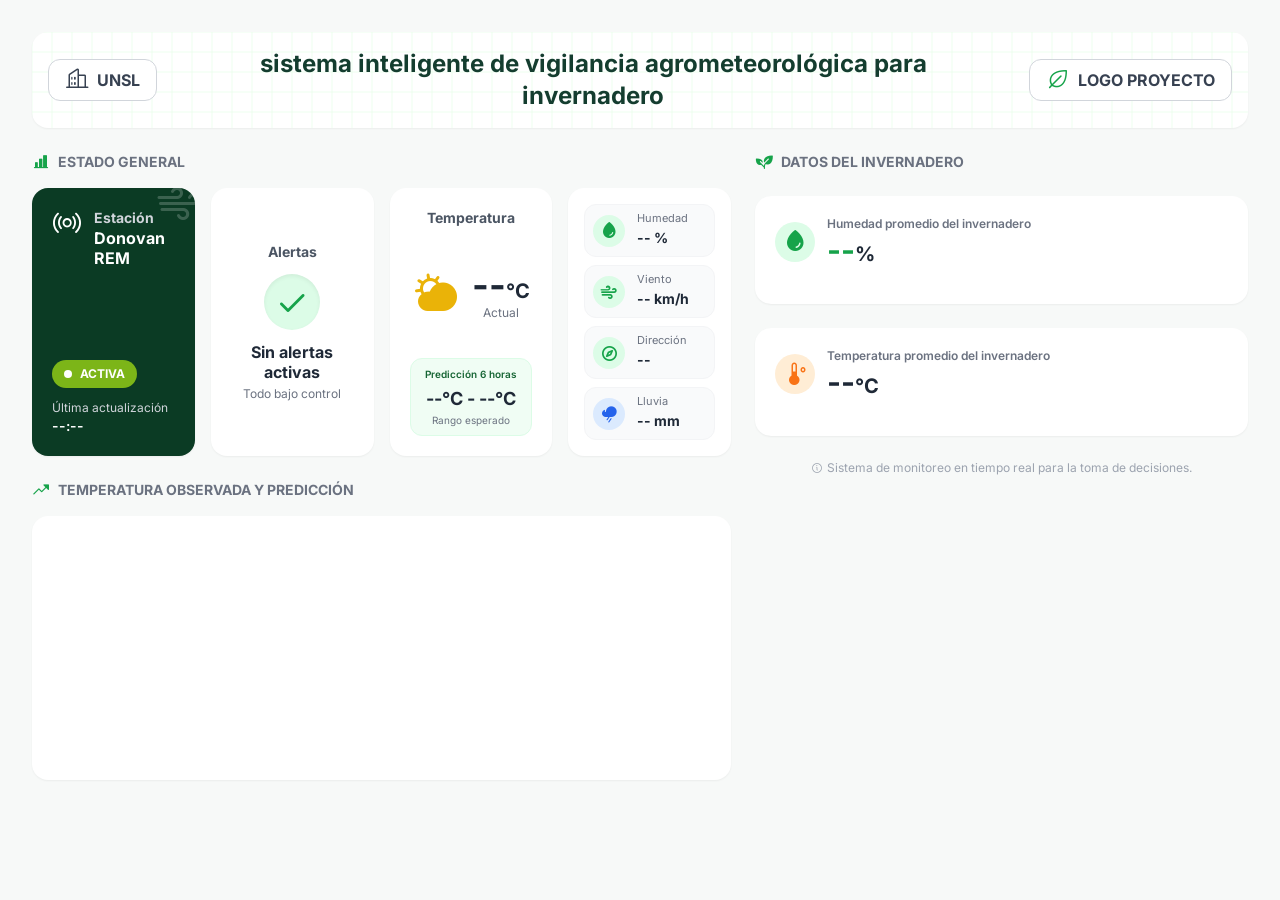
==== commit 1db8c741: "Correcion de erroes de font e icono agregado en pagina" ====
--- a/static/index.html
+++ b/static/index.html
@@ -12,15 +12,13 @@
     
     <link rel="stylesheet" href="estilos.css">
     
-    <link rel="stylesheet" type="text/css" href="phosphor/phosphor.css" />
-    
     <link rel="stylesheet" href="phosphor/regular/style.css">
     <link rel="stylesheet" href="phosphor/fill/style.css">
     <link rel="stylesheet" href="phosphor/bold/style.css">
     
     <script src="chart.min.js"></script>
 
-
+    <link rel="icon" href="logo.svg" type="image/svg+xml">
 </head>
 <body class="p-4 md:p-8 max-w-7xl mx-auto">
 
--- a/static/estilos.css
+++ b/static/estilos.css
@@ -3,25 +3,25 @@
   font-family: 'Inter';
   font-style: normal;
   font-weight: 400;
-  src: url('fonts/inter-v13-latin-regular.woff2') format('woff2');
+  src: url('fonts/inter-v20-latin-regular.woff2') format('woff2');
 }
 @font-face {
   font-family: 'Inter';
   font-style: normal;
   font-weight: 500;
-  src: url('fonts/inter-v13-latin-500.woff2') format('woff2');
+  src: url('fonts/inter-v20-latin-500.woff2') format('woff2');
 }
 @font-face {
   font-family: 'Inter';
   font-style: normal;
   font-weight: 600;
-  src: url('fonts/inter-v13-latin-600.woff2') format('woff2');
+  src: url('fonts/inter-v20-latin-600.woff2') format('woff2');
 }
 @font-face {
   font-family: 'Inter';
   font-style: normal;
   font-weight: 700;
-  src: url('fonts/inter-v13-latin-700.woff2') format('woff2');
+  src: url('fonts/inter-v20-latin-700.woff2') format('woff2');
 }
 
 /* RESET BÁSICO Y PREFLIGHT (Basado en Tailwind) */
